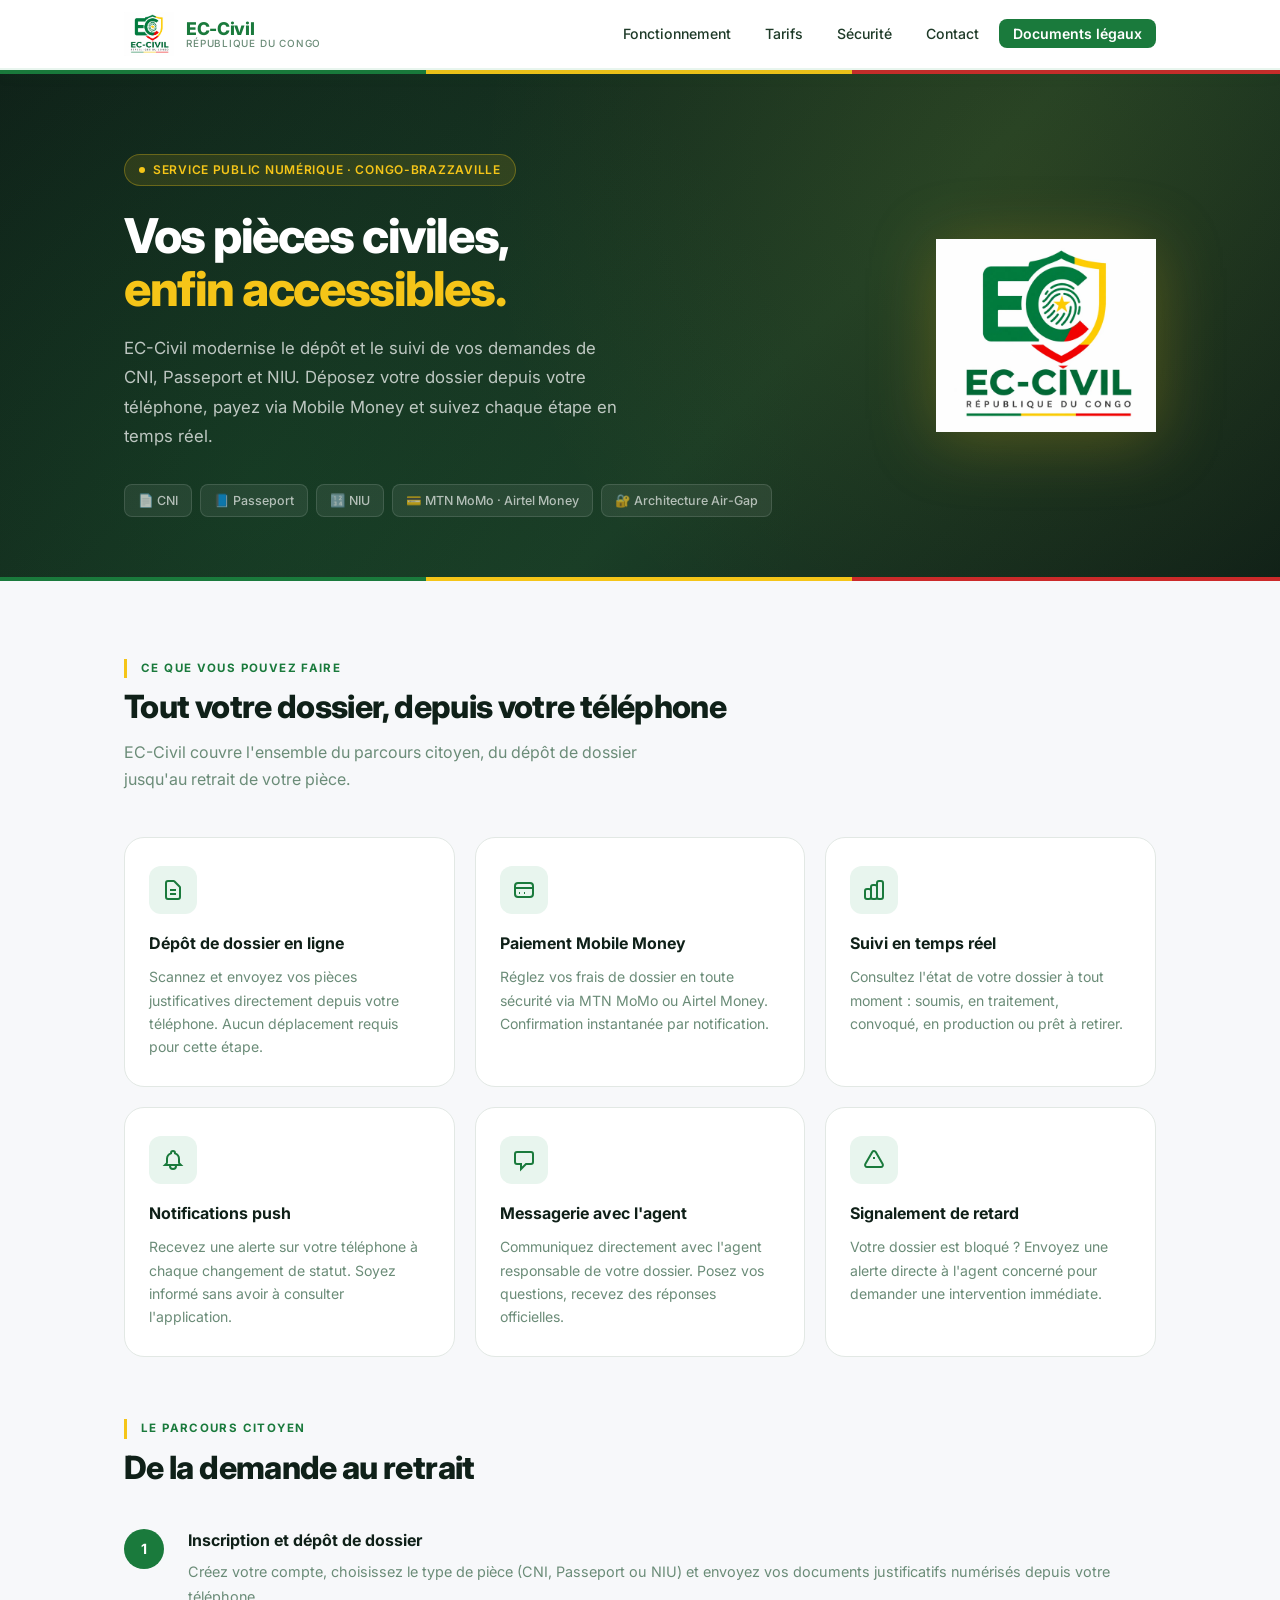
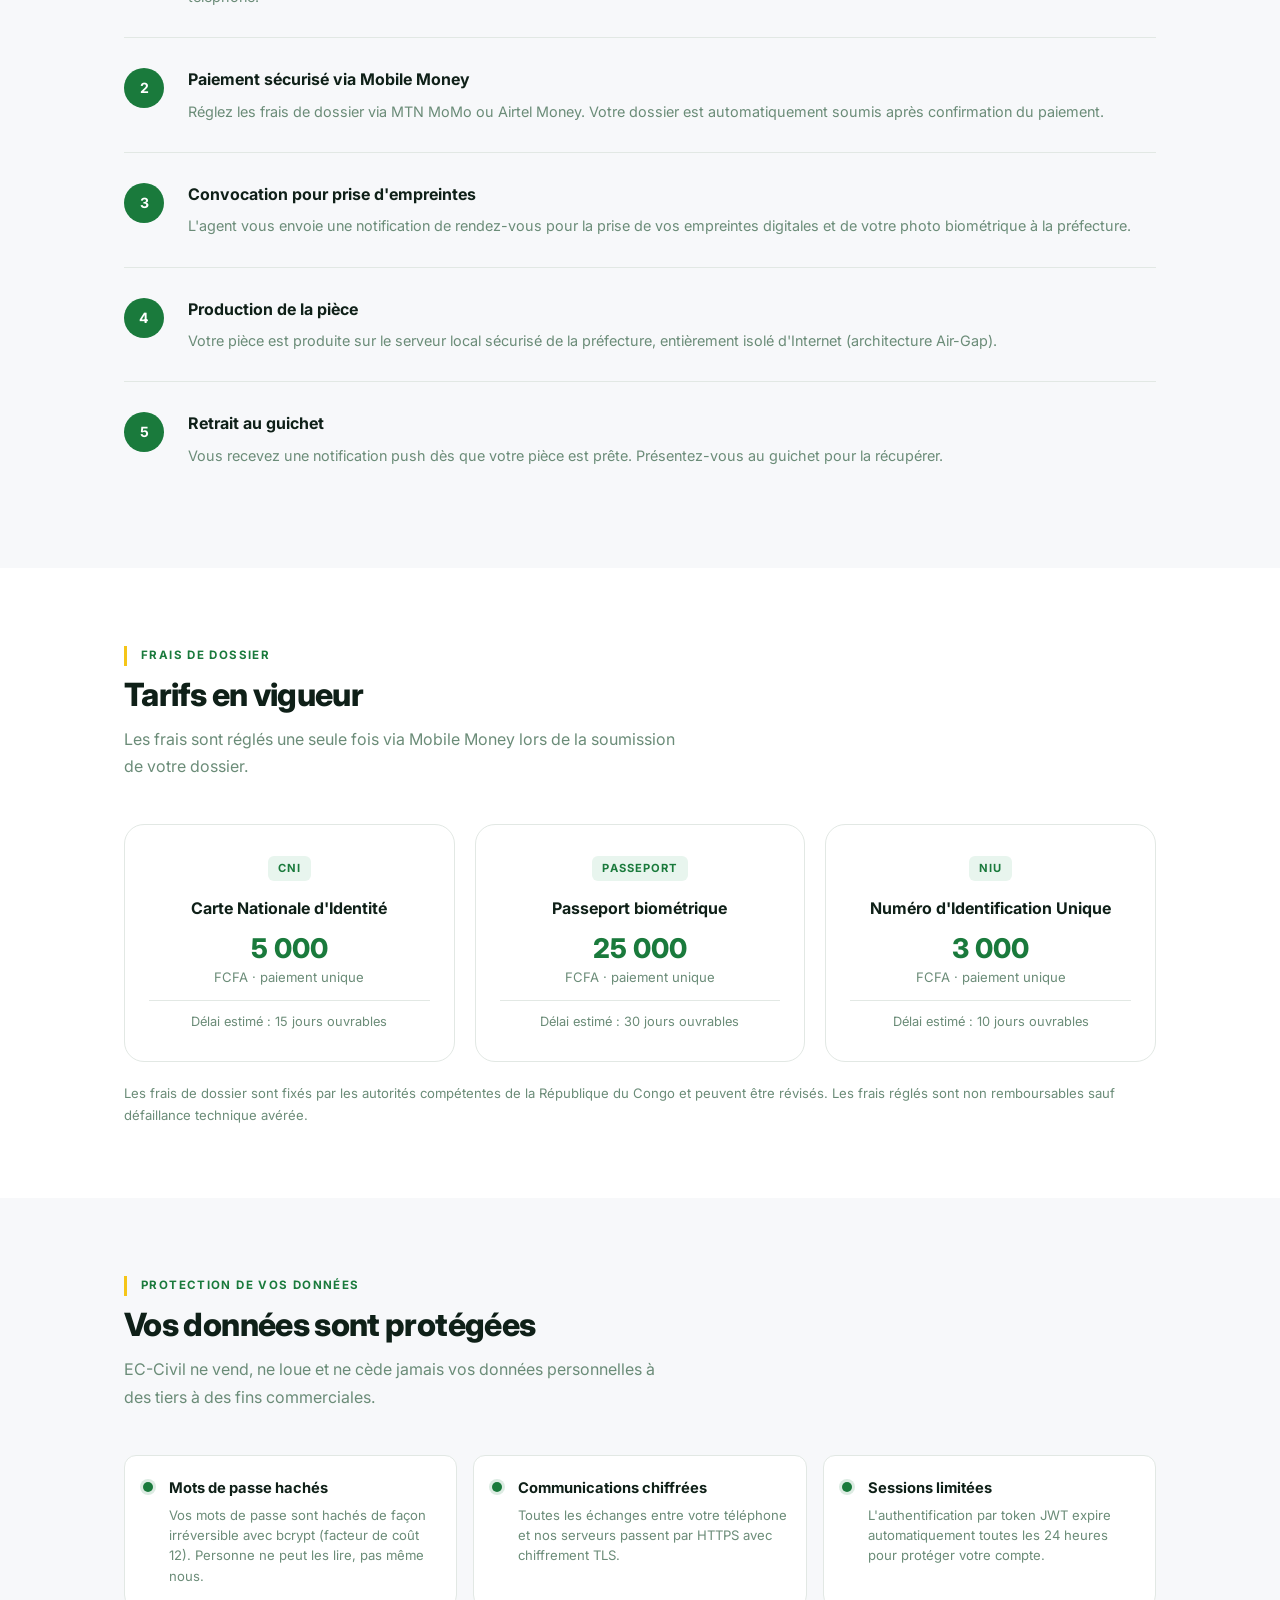
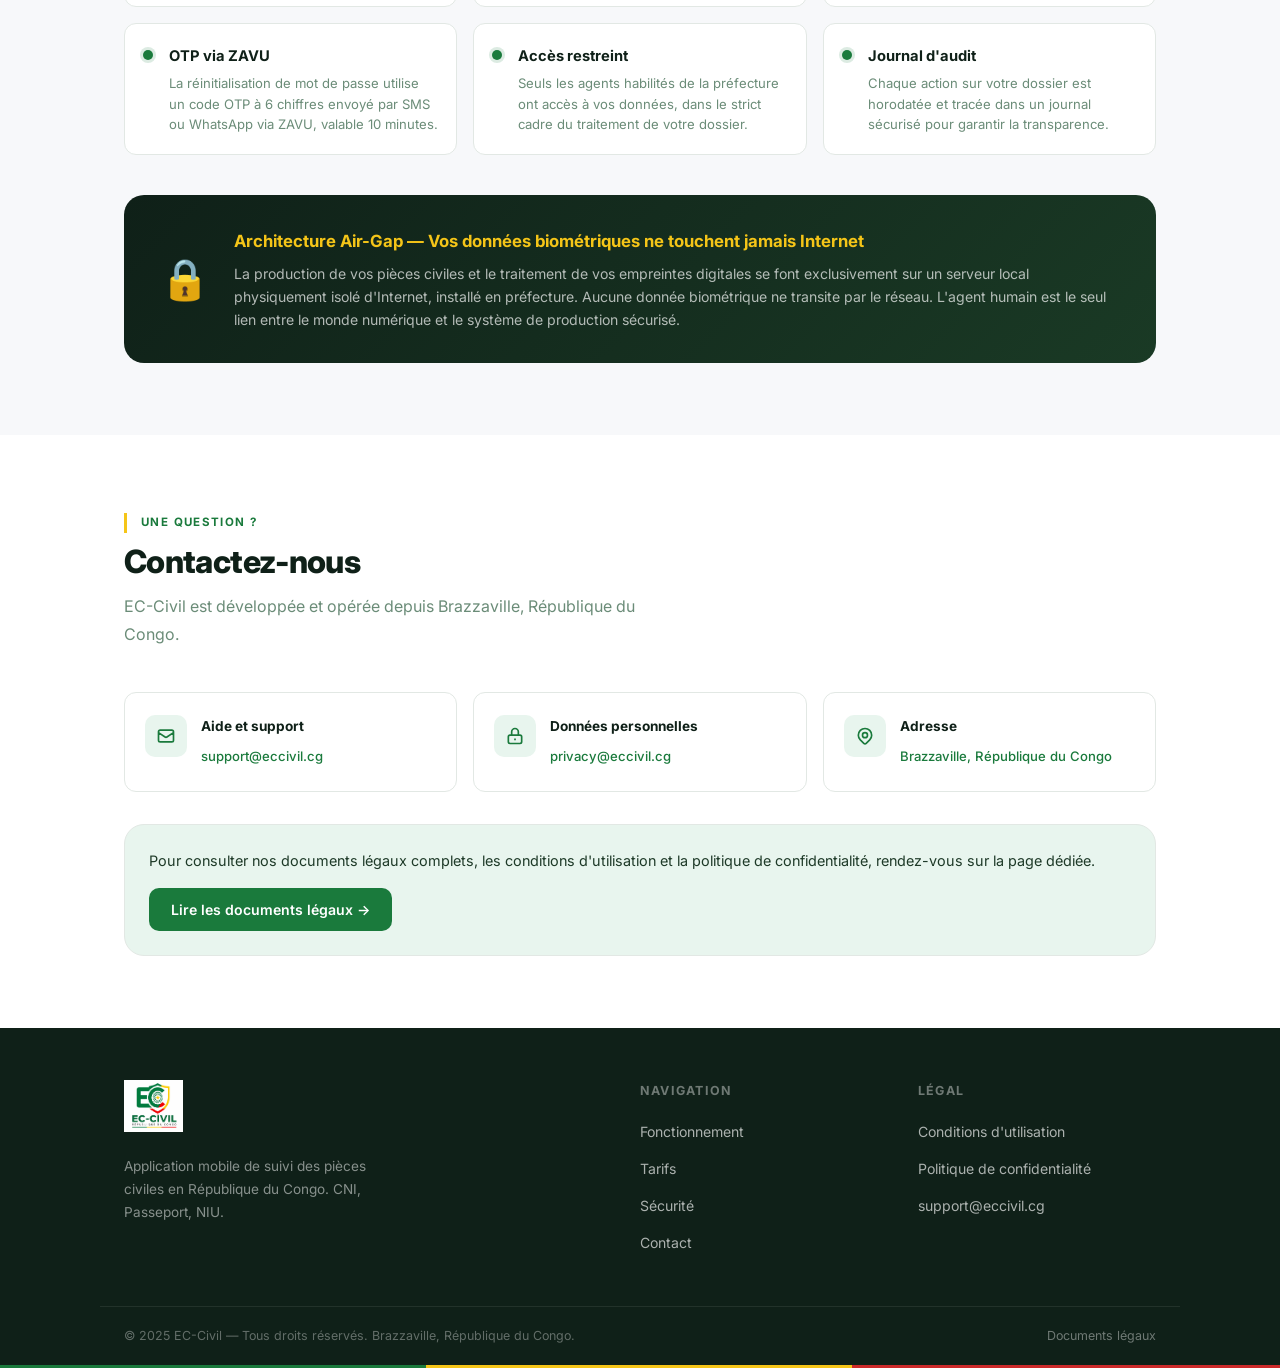
==== index.html @ 7cca49a8 "Add files via upload" ====
<!DOCTYPE html>
<html lang="fr">
<head>
<meta charset="UTF-8">
<meta name="viewport" content="width=device-width, initial-scale=1">
<meta name="description" content="EC-Civil — Application mobile de déclaration, d'enrôlement et de suivi des pièces civiles en République du Congo. CNI, Passeport, NIU.">
<meta property="og:title" content="EC-Civil — République du Congo">
<meta property="og:description" content="Déposez votre dossier, payez en ligne et suivez vos pièces civiles depuis votre téléphone.">
<meta property="og:image" content="assets/img/logo.webp">
<meta name="theme-color" content="#1a7a3c">
<title>EC-Civil — République du Congo</title>
<link rel="icon" type="image/webp" href="assets/img/logo.webp">
<link rel="preconnect" href="https://fonts.googleapis.com">
<link rel="preconnect" href="https://fonts.gstatic.com" crossorigin>
<link href="https://fonts.googleapis.com/css2?family=Inter:wght@400;500;600;700;800&display=swap" rel="stylesheet">
<link rel="stylesheet" href="assets/css/style.css">
</head>
<body>

<a href="#contenu" class="skip-link">Aller au contenu</a>

<!-- NAVBAR -->
<nav class="navbar" role="navigation" aria-label="Navigation principale">
  <div class="nav-inner">
    <a href="index.html" class="nav-brand" aria-label="EC-Civil — Accueil">
      <img src="assets/img/logo.webp" alt="Logo EC-Civil">
      <div class="nav-brand-text">
        <span class="nav-brand-title">EC-Civil</span>
        <span class="nav-brand-sub">République du Congo</span>
      </div>
    </a>
    <button class="nav-toggle" id="navToggle" aria-expanded="false" aria-controls="navLinks" aria-label="Menu">
      <svg width="24" height="24" fill="none" stroke="currentColor" stroke-width="2" viewBox="0 0 24 24">
        <line x1="3" y1="6" x2="21" y2="6"/><line x1="3" y1="12" x2="21" y2="12"/><line x1="3" y1="18" x2="21" y2="18"/>
      </svg>
    </button>
    <ul class="nav-links" id="navLinks" role="list">
      <li><a href="#fonctionnement">Fonctionnement</a></li>
      <li><a href="#tarifs">Tarifs</a></li>
      <li><a href="#securite">Sécurité</a></li>
      <li><a href="#contact">Contact</a></li>
      <li><a href="legal.html" class="btn-nav">Documents légaux</a></li>
    </ul>
  </div>
</nav>

<div class="tricolor"></div>

<!-- HERO -->
<header class="hero" id="contenu">
  <div class="hero-inner">
    <div class="hero-content">
      <div class="hero-badge">
        <span class="hero-badge-dot"></span>
        Service public numérique · Congo-Brazzaville
      </div>
      <h1>Vos pièces civiles,<br><span>enfin accessibles.</span></h1>
      <p class="hero-desc">
        EC-Civil modernise le dépôt et le suivi de vos demandes de CNI, Passeport et NIU. Déposez votre dossier depuis votre téléphone, payez via Mobile Money et suivez chaque étape en temps réel.
      </p>
      <div class="hero-tags">
        <span class="hero-tag">📄 CNI</span>
        <span class="hero-tag">📘 Passeport</span>
        <span class="hero-tag">🔢 NIU</span>
        <span class="hero-tag">💳 MTN MoMo · Airtel Money</span>
        <span class="hero-tag">🔐 Architecture Air-Gap</span>
      </div>
    </div>
    <div class="hero-logo-wrap">
      <img src="assets/img/logo.webp" alt="EC-Civil — Logo officiel">
    </div>
  </div>
</header>

<div class="tricolor"></div>

<!-- FONCTIONNALITÉS -->
<section id="fonctionnement">
  <div class="container">
    <p class="section-label">Ce que vous pouvez faire</p>
    <h2 class="section-title">Tout votre dossier, depuis votre téléphone</h2>
    <p class="section-desc">EC-Civil couvre l'ensemble du parcours citoyen, du dépôt de dossier jusqu'au retrait de votre pièce.</p>

    <div class="features-grid">
      <div class="feature-card">
        <div class="feature-icon">
          <svg fill="none" stroke="currentColor" stroke-width="2" viewBox="0 0 24 24"><path d="M9 12h6m-6 4h6m2 5H7a2 2 0 01-2-2V5a2 2 0 012-2h5.586a1 1 0 01.707.293l5.414 5.414a1 1 0 01.293.707V19a2 2 0 01-2 2z"/></svg>
        </div>
        <h3>Dépôt de dossier en ligne</h3>
        <p>Scannez et envoyez vos pièces justificatives directement depuis votre téléphone. Aucun déplacement requis pour cette étape.</p>
      </div>

      <div class="feature-card">
        <div class="feature-icon">
          <svg fill="none" stroke="currentColor" stroke-width="2" viewBox="0 0 24 24"><path d="M3 10h18M7 15h1m4 0h1m-7 4h12a3 3 0 003-3V8a3 3 0 00-3-3H6a3 3 0 00-3 3v8a3 3 0 003 3z"/></svg>
        </div>
        <h3>Paiement Mobile Money</h3>
        <p>Réglez vos frais de dossier en toute sécurité via MTN MoMo ou Airtel Money. Confirmation instantanée par notification.</p>
      </div>

      <div class="feature-card">
        <div class="feature-icon">
          <svg fill="none" stroke="currentColor" stroke-width="2" viewBox="0 0 24 24"><path d="M9 19v-6a2 2 0 00-2-2H5a2 2 0 00-2 2v6a2 2 0 002 2h2a2 2 0 002-2zm0 0V9a2 2 0 012-2h2a2 2 0 012 2v10m-6 0a2 2 0 002 2h2a2 2 0 002-2m0 0V5a2 2 0 012-2h2a2 2 0 012 2v14a2 2 0 01-2 2h-2a2 2 0 01-2-2z"/></svg>
        </div>
        <h3>Suivi en temps réel</h3>
        <p>Consultez l'état de votre dossier à tout moment : soumis, en traitement, convoqué, en production ou prêt à retirer.</p>
      </div>

      <div class="feature-card">
        <div class="feature-icon">
          <svg fill="none" stroke="currentColor" stroke-width="2" viewBox="0 0 24 24"><path d="M15 17h5l-1.405-1.405A2.032 2.032 0 0118 14.158V11a6.002 6.002 0 00-4-5.659V5a2 2 0 10-4 0v.341C7.67 6.165 6 8.388 6 11v3.159c0 .538-.214 1.055-.595 1.436L4 17h5m6 0v1a3 3 0 11-6 0v-1m6 0H9"/></svg>
        </div>
        <h3>Notifications push</h3>
        <p>Recevez une alerte sur votre téléphone à chaque changement de statut. Soyez informé sans avoir à consulter l'application.</p>
      </div>

      <div class="feature-card">
        <div class="feature-icon">
          <svg fill="none" stroke="currentColor" stroke-width="2" viewBox="0 0 24 24"><path d="M8 10h.01M12 10h.01M16 10h.01M9 16H5a2 2 0 01-2-2V6a2 2 0 012-2h14a2 2 0 012 2v8a2 2 0 01-2 2h-5l-5 5v-5z"/></svg>
        </div>
        <h3>Messagerie avec l'agent</h3>
        <p>Communiquez directement avec l'agent responsable de votre dossier. Posez vos questions, recevez des réponses officielles.</p>
      </div>

      <div class="feature-card">
        <div class="feature-icon">
          <svg fill="none" stroke="currentColor" stroke-width="2" viewBox="0 0 24 24"><path d="M12 9v2m0 4h.01m-6.938 4h13.856c1.54 0 2.502-1.667 1.732-3L13.732 4c-.77-1.333-2.694-1.333-3.464 0L3.34 16c-.77 1.333.192 3 1.732 3z"/></svg>
        </div>
        <h3>Signalement de retard</h3>
        <p>Votre dossier est bloqué ? Envoyez une alerte directe à l'agent concerné pour demander une intervention immédiate.</p>
      </div>
    </div>

    <!-- Étapes du parcours -->
    <div style="margin-top:56px;">
      <p class="section-label">Le parcours citoyen</p>
      <h2 class="section-title">De la demande au retrait</h2>
      <div class="steps">
        <div class="step">
          <div class="step-num">1</div>
          <div class="step-body">
            <h3>Inscription et dépôt de dossier</h3>
            <p>Créez votre compte, choisissez le type de pièce (CNI, Passeport ou NIU) et envoyez vos documents justificatifs numérisés depuis votre téléphone.</p>
          </div>
        </div>
        <div class="step">
          <div class="step-num">2</div>
          <div class="step-body">
            <h3>Paiement sécurisé via Mobile Money</h3>
            <p>Réglez les frais de dossier via MTN MoMo ou Airtel Money. Votre dossier est automatiquement soumis après confirmation du paiement.</p>
          </div>
        </div>
        <div class="step">
          <div class="step-num">3</div>
          <div class="step-body">
            <h3>Convocation pour prise d'empreintes</h3>
            <p>L'agent vous envoie une notification de rendez-vous pour la prise de vos empreintes digitales et de votre photo biométrique à la préfecture.</p>
          </div>
        </div>
        <div class="step">
          <div class="step-num">4</div>
          <div class="step-body">
            <h3>Production de la pièce</h3>
            <p>Votre pièce est produite sur le serveur local sécurisé de la préfecture, entièrement isolé d'Internet (architecture Air-Gap).</p>
          </div>
        </div>
        <div class="step">
          <div class="step-num">5</div>
          <div class="step-body">
            <h3>Retrait au guichet</h3>
            <p>Vous recevez une notification push dès que votre pièce est prête. Présentez-vous au guichet pour la récupérer.</p>
          </div>
        </div>
      </div>
    </div>
  </div>
</section>

<!-- TARIFS -->
<section id="tarifs">
  <div class="container">
    <p class="section-label">Frais de dossier</p>
    <h2 class="section-title">Tarifs en vigueur</h2>
    <p class="section-desc">Les frais sont réglés une seule fois via Mobile Money lors de la soumission de votre dossier.</p>

    <div class="tarifs-grid">
      <div class="tarif-card">
        <span class="tarif-type">CNI</span>
        <div class="tarif-nom">Carte Nationale d'Identité</div>
        <div class="tarif-prix">5 000</div>
        <div class="tarif-devise">FCFA · paiement unique</div>
        <div class="tarif-delai">Délai estimé : 15 jours ouvrables</div>
      </div>
      <div class="tarif-card">
        <span class="tarif-type">Passeport</span>
        <div class="tarif-nom">Passeport biométrique</div>
        <div class="tarif-prix">25 000</div>
        <div class="tarif-devise">FCFA · paiement unique</div>
        <div class="tarif-delai">Délai estimé : 30 jours ouvrables</div>
      </div>
      <div class="tarif-card">
        <span class="tarif-type">NIU</span>
        <div class="tarif-nom">Numéro d'Identification Unique</div>
        <div class="tarif-prix">3 000</div>
        <div class="tarif-devise">FCFA · paiement unique</div>
        <div class="tarif-delai">Délai estimé : 10 jours ouvrables</div>
      </div>
    </div>

    <p style="margin-top:20px; font-size:0.82rem; color:var(--muted);">
      Les frais de dossier sont fixés par les autorités compétentes de la République du Congo et peuvent être révisés. Les frais réglés sont non remboursables sauf défaillance technique avérée.
    </p>
  </div>
</section>

<!-- SÉCURITÉ -->
<section id="securite">
  <div class="container">
    <p class="section-label">Protection de vos données</p>
    <h2 class="section-title">Vos données sont protégées</h2>
    <p class="section-desc">EC-Civil ne vend, ne loue et ne cède jamais vos données personnelles à des tiers à des fins commerciales.</p>

    <div class="securite-grid">
      <div class="securite-item">
        <div class="securite-dot"></div>
        <div>
          <h4>Mots de passe hachés</h4>
          <p>Vos mots de passe sont hachés de façon irréversible avec bcrypt (facteur de coût 12). Personne ne peut les lire, pas même nous.</p>
        </div>
      </div>
      <div class="securite-item">
        <div class="securite-dot"></div>
        <div>
          <h4>Communications chiffrées</h4>
          <p>Toutes les échanges entre votre téléphone et nos serveurs passent par HTTPS avec chiffrement TLS.</p>
        </div>
      </div>
      <div class="securite-item">
        <div class="securite-dot"></div>
        <div>
          <h4>Sessions limitées</h4>
          <p>L'authentification par token JWT expire automatiquement toutes les 24 heures pour protéger votre compte.</p>
        </div>
      </div>
      <div class="securite-item">
        <div class="securite-dot"></div>
        <div>
          <h4>OTP via ZAVU</h4>
          <p>La réinitialisation de mot de passe utilise un code OTP à 6 chiffres envoyé par SMS ou WhatsApp via ZAVU, valable 10 minutes.</p>
        </div>
      </div>
      <div class="securite-item">
        <div class="securite-dot"></div>
        <div>
          <h4>Accès restreint</h4>
          <p>Seuls les agents habilités de la préfecture ont accès à vos données, dans le strict cadre du traitement de votre dossier.</p>
        </div>
      </div>
      <div class="securite-item">
        <div class="securite-dot"></div>
        <div>
          <h4>Journal d'audit</h4>
          <p>Chaque action sur votre dossier est horodatée et tracée dans un journal sécurisé pour garantir la transparence.</p>
        </div>
      </div>
    </div>

    <div class="airgap-banner">
      <div class="airgap-icon">🔒</div>
      <div class="airgap-content">
        <h3>Architecture Air-Gap — Vos données biométriques ne touchent jamais Internet</h3>
        <p>La production de vos pièces civiles et le traitement de vos empreintes digitales se font exclusivement sur un serveur local physiquement isolé d'Internet, installé en préfecture. Aucune donnée biométrique ne transite par le réseau. L'agent humain est le seul lien entre le monde numérique et le système de production sécurisé.</p>
      </div>
    </div>
  </div>
</section>

<!-- CONTACT -->
<section id="contact">
  <div class="container">
    <p class="section-label">Une question ?</p>
    <h2 class="section-title">Contactez-nous</h2>
    <p class="section-desc">EC-Civil est développée et opérée depuis Brazzaville, République du Congo.</p>

    <div class="contact-grid">
      <div class="contact-card">
        <div class="contact-card-icon">
          <svg fill="none" stroke="currentColor" stroke-width="2" viewBox="0 0 24 24"><path d="M3 8l7.89 5.26a2 2 0 002.22 0L21 8M5 19h14a2 2 0 002-2V7a2 2 0 00-2-2H5a2 2 0 00-2 2v10a2 2 0 002 2z"/></svg>
        </div>
        <div>
          <h4>Aide et support</h4>
          <a href="mailto:support@eccivil.cg">support@eccivil.cg</a>
        </div>
      </div>
      <div class="contact-card">
        <div class="contact-card-icon">
          <svg fill="none" stroke="currentColor" stroke-width="2" viewBox="0 0 24 24"><path d="M12 15v2m-6 4h12a2 2 0 002-2v-6a2 2 0 00-2-2H6a2 2 0 00-2 2v6a2 2 0 002 2zm10-10V7a4 4 0 00-8 0v4h8z"/></svg>
        </div>
        <div>
          <h4>Données personnelles</h4>
          <a href="mailto:privacy@eccivil.cg">privacy@eccivil.cg</a>
        </div>
      </div>
      <div class="contact-card">
        <div class="contact-card-icon">
          <svg fill="none" stroke="currentColor" stroke-width="2" viewBox="0 0 24 24"><path d="M17.657 16.657L13.414 20.9a1.998 1.998 0 01-2.827 0l-4.244-4.243a8 8 0 1111.314 0z"/><path d="M15 11a3 3 0 11-6 0 3 3 0 016 0z"/></svg>
        </div>
        <div>
          <h4>Adresse</h4>
          <a href="#">Brazzaville, République du Congo</a>
        </div>
      </div>
    </div>

    <div style="margin-top:32px; padding:24px; background:var(--vert-clair); border-radius:var(--radius-lg); border:1.5px solid var(--gris-bord);">
      <p style="font-size:0.9rem; color:var(--texte);">
        Pour consulter nos documents légaux complets, les conditions d'utilisation et la politique de confidentialité, rendez-vous sur la page dédiée.
      </p>
      <a href="legal.html" style="display:inline-block; margin-top:14px; padding:10px 22px; background:var(--vert); color:#fff; border-radius:10px; text-decoration:none; font-size:0.88rem; font-weight:600;">
        Lire les documents légaux →
      </a>
    </div>
  </div>
</section>

<!-- FOOTER -->
<footer>
  <div class="footer-inner">
    <div class="footer-brand">
      <img src="assets/img/logo.webp" alt="EC-Civil logo">
      <p>Application mobile de suivi des pièces civiles en République du Congo. CNI, Passeport, NIU.</p>
    </div>
    <div class="footer-col">
      <h4>Navigation</h4>
      <ul>
        <li><a href="#fonctionnement">Fonctionnement</a></li>
        <li><a href="#tarifs">Tarifs</a></li>
        <li><a href="#securite">Sécurité</a></li>
        <li><a href="#contact">Contact</a></li>
      </ul>
    </div>
    <div class="footer-col">
      <h4>Légal</h4>
      <ul>
        <li><a href="legal.html?doc=cgu">Conditions d'utilisation</a></li>
        <li><a href="legal.html?doc=confidentialite">Politique de confidentialité</a></li>
        <li><a href="mailto:support@eccivil.cg">support@eccivil.cg</a></li>
      </ul>
    </div>
  </div>
  <div class="footer-bottom container">
    <p>© 2025 EC-Civil — Tous droits réservés. Brazzaville, République du Congo.</p>
    <p><a href="legal.html" style="color:rgba(255,255,255,0.4); text-decoration:none;">Documents légaux</a></p>
  </div>
  <div class="footer-tricolor"></div>
</footer>

<script src="assets/js/main.js"></script>
</body>
</html>
---- assets/css/style.css ----
:root{--vert:#1a7a3c;--vert-fonce:#145f2e;--vert-clair:#e8f5ee;--or:#f5c518;--or-fonce:#d4a80e;--or-clair:#fffbe6;--rouge:#cc2a2a;--blanc:#ffffff;--gris-clair:#f7f8fa;--gris-bord:#e2e8e4;--encre:#0f2018;--texte:#1e3a28;--muted:#6b8c78;--ombre:0 2px 16px rgba(26,122,60,.10);--radius:12px;--radius-lg:20px}
*,*::before,*::after{box-sizing:border-box;margin:0;padding:0}
html{scroll-behavior:smooth;font-size:16px}
body{font-family:'Inter',sans-serif;color:var(--texte);background:var(--blanc);line-height:1.7}
.container{max-width:1080px;margin:0 auto;padding:0 24px}
.sr-only{position:absolute;width:1px;height:1px;overflow:hidden;clip:rect(0,0,0,0)}
.skip-link{position:absolute;left:-9999px;background:var(--vert);color:var(--blanc);padding:8px 16px;border-radius:0 0 8px 0;font-size:.85rem;z-index:9999}
.skip-link:focus{left:0}

/* NAVBAR */
.navbar{position:sticky;top:0;z-index:1000;background:var(--blanc);border-bottom:2px solid var(--vert-clair);box-shadow:var(--ombre)}
.nav-inner{display:flex;align-items:center;justify-content:space-between;height:68px;padding:0 24px;max-width:1080px;margin:0 auto}
.nav-brand{display:flex;align-items:center;gap:12px;text-decoration:none}
.nav-brand img{height:44px;width:auto}
.nav-brand-text{display:flex;flex-direction:column;line-height:1.1}
.nav-brand-title{font-size:1.1rem;font-weight:800;color:var(--vert);letter-spacing:-.02em}
.nav-brand-sub{font-size:.62rem;font-weight:500;color:var(--muted);letter-spacing:.08em;text-transform:uppercase}
.nav-links{display:flex;list-style:none;gap:6px;align-items:center}
.nav-links a{text-decoration:none;font-size:.88rem;font-weight:500;color:var(--texte);padding:6px 14px;border-radius:8px;transition:background .18s,color .18s}
.nav-links a:hover,.nav-links a.active{background:var(--vert-clair);color:var(--vert-fonce)}
.nav-links a.btn-nav{background:var(--vert);color:var(--blanc);font-weight:600}
.nav-links a.btn-nav:hover{background:var(--vert-fonce);color:var(--blanc)}
.nav-toggle{display:none;background:none;border:none;cursor:pointer;padding:6px;color:var(--vert)}

/* HERO */
.hero{background:linear-gradient(135deg,var(--encre) 0%,#1a3a25 60%,#0f2018 100%);padding:80px 0 60px;position:relative;overflow:hidden}
.hero::before{content:'';position:absolute;inset:0;background-image:radial-gradient(circle at 80% 20%,rgba(245,197,24,.08) 0%,transparent 50%),radial-gradient(circle at 20% 80%,rgba(26,122,60,.15) 0%,transparent 50%)}
.hero-inner{position:relative;display:flex;align-items:center;gap:56px;max-width:1080px;margin:0 auto;padding:0 24px}
.hero-content{flex:1}
.hero-badge{display:inline-flex;align-items:center;gap:8px;background:rgba(245,197,24,.12);border:1px solid rgba(245,197,24,.3);border-radius:100px;padding:5px 14px;margin-bottom:24px;font-size:.75rem;font-weight:600;color:var(--or);letter-spacing:.06em;text-transform:uppercase}
.hero-badge-dot{width:6px;height:6px;border-radius:50%;background:var(--or);animation:pulse 2s infinite}
@keyframes pulse{0%,100%{opacity:1;transform:scale(1)}50%{opacity:.4;transform:scale(.7)}}
.hero h1{font-size:clamp(2rem,4vw,3rem);font-weight:800;color:var(--blanc);line-height:1.1;letter-spacing:-.03em;margin-bottom:18px}
.hero h1 span{color:var(--or)}
.hero-desc{font-size:1.05rem;color:rgba(255,255,255,.72);max-width:500px;margin-bottom:32px;line-height:1.75}
.hero-tags{display:flex;flex-wrap:wrap;gap:8px}
.hero-tag{background:rgba(255,255,255,.07);border:1px solid rgba(255,255,255,.12);border-radius:8px;padding:5px 13px;font-size:.78rem;color:rgba(255,255,255,.65);font-weight:500}
.hero-logo-wrap{flex-shrink:0;display:flex;align-items:center;justify-content:center}
.hero-logo-wrap img{width:220px;height:auto;filter:drop-shadow(0 8px 32px rgba(245,197,24,.25))}

/* TRICOLOR */
.tricolor{height:4px;background:linear-gradient(90deg,var(--vert) 33.3%,var(--or) 33.3% 66.6%,var(--rouge) 66.6%)}

/* SECTIONS */
section{padding:72px 0}
section:nth-child(even){background:var(--gris-clair)}
.section-label{display:inline-block;font-size:.72rem;font-weight:700;letter-spacing:.12em;text-transform:uppercase;color:var(--vert);margin-bottom:10px;padding-left:14px;border-left:3px solid var(--or)}
.section-title{font-size:clamp(1.4rem,3vw,2rem);font-weight:800;color:var(--encre);letter-spacing:-.02em;margin-bottom:12px;line-height:1.2}
.section-desc{font-size:1rem;color:var(--muted);max-width:560px;margin-bottom:44px}

/* FEATURE CARDS */
.features-grid{display:grid;grid-template-columns:repeat(auto-fit,minmax(280px,1fr));gap:20px}
.feature-card{background:var(--blanc);border:1.5px solid var(--gris-bord);border-radius:var(--radius-lg);padding:28px 24px;transition:border-color .2s,box-shadow .2s,transform .2s}
.feature-card:hover{border-color:var(--vert);box-shadow:var(--ombre);transform:translateY(-3px)}
.feature-icon{width:48px;height:48px;border-radius:12px;background:var(--vert-clair);display:flex;align-items:center;justify-content:center;margin-bottom:16px}
.feature-icon svg{width:24px;height:24px;color:var(--vert)}
.feature-card h3{font-size:1rem;font-weight:700;color:var(--encre);margin-bottom:8px}
.feature-card p{font-size:.88rem;color:var(--muted);line-height:1.65}

/* STEPS */
.steps{display:flex;flex-direction:column}
.step{display:flex;gap:24px;padding:28px 0;border-bottom:1px solid var(--gris-bord);align-items:flex-start}
.step:last-child{border-bottom:none}
.step-num{flex-shrink:0;width:40px;height:40px;border-radius:50%;background:var(--vert);color:var(--blanc);font-size:.88rem;font-weight:700;display:flex;align-items:center;justify-content:center;margin-top:2px}
.step-body h3{font-size:1rem;font-weight:700;color:var(--encre);margin-bottom:6px}
.step-body p{font-size:.9rem;color:var(--muted)}

/* TARIFS */
.tarifs-grid{display:grid;grid-template-columns:repeat(auto-fit,minmax(220px,1fr));gap:20px}
.tarif-card{background:var(--blanc);border:1.5px solid var(--gris-bord);border-radius:var(--radius-lg);padding:28px 24px;text-align:center;transition:border-color .2s,box-shadow .2s}
.tarif-card:hover{border-color:var(--or);box-shadow:0 4px 20px rgba(245,197,24,.12)}
.tarif-type{display:inline-block;font-size:.7rem;font-weight:700;letter-spacing:.1em;text-transform:uppercase;color:var(--vert);background:var(--vert-clair);padding:3px 10px;border-radius:6px;margin-bottom:14px}
.tarif-nom{font-size:1rem;font-weight:700;color:var(--encre);margin-bottom:12px}
.tarif-prix{font-size:1.7rem;font-weight:800;color:var(--vert);line-height:1;margin-bottom:4px}
.tarif-devise{font-size:.82rem;color:var(--muted);margin-bottom:12px}
.tarif-delai{font-size:.8rem;color:var(--muted);border-top:1px solid var(--gris-bord);padding-top:10px;margin-top:10px}

/* SECURITE */
.securite-grid{display:grid;grid-template-columns:repeat(auto-fit,minmax(260px,1fr));gap:16px}
.securite-item{display:flex;gap:16px;align-items:flex-start;background:var(--blanc);border:1.5px solid var(--gris-bord);border-radius:var(--radius);padding:20px 18px}
.securite-dot{flex-shrink:0;width:10px;height:10px;border-radius:50%;background:var(--vert);margin-top:6px;box-shadow:0 0 0 3px rgba(26,122,60,.15)}
.securite-item h4{font-size:.92rem;font-weight:700;color:var(--encre);margin-bottom:4px}
.securite-item p{font-size:.82rem;color:var(--muted);line-height:1.55}
.airgap-banner{background:linear-gradient(135deg,var(--encre),#1a3a25);border-radius:var(--radius-lg);padding:32px 36px;display:flex;gap:24px;align-items:center;margin-top:40px}
.airgap-icon{flex-shrink:0;font-size:2.5rem;line-height:1}
.airgap-content h3{font-size:1.05rem;font-weight:700;color:var(--or);margin-bottom:6px}
.airgap-content p{font-size:.88rem;color:rgba(255,255,255,.68);line-height:1.65}

/* CONTACT */
.contact-grid{display:grid;grid-template-columns:repeat(auto-fit,minmax(220px,1fr));gap:16px;margin-top:32px}
.contact-card{background:var(--blanc);border:1.5px solid var(--gris-bord);border-radius:var(--radius);padding:22px 20px;display:flex;gap:14px;align-items:flex-start}
.contact-card-icon{width:42px;height:42px;border-radius:10px;background:var(--vert-clair);display:flex;align-items:center;justify-content:center;flex-shrink:0}
.contact-card-icon svg{width:20px;height:20px;color:var(--vert)}
.contact-card h4{font-size:.85rem;font-weight:700;color:var(--encre);margin-bottom:4px}
.contact-card a{font-size:.82rem;color:var(--vert);text-decoration:none;font-weight:500}
.contact-card a:hover{text-decoration:underline}

/* DOCS LEGAL */
.docs-nav{display:flex;gap:12px;flex-wrap:wrap;margin-bottom:40px}
.doc-btn{display:inline-flex;align-items:center;gap:8px;padding:10px 20px;border-radius:10px;border:1.5px solid var(--gris-bord);background:var(--blanc);color:var(--texte);font-size:.88rem;font-weight:600;text-decoration:none;transition:border-color .18s,background .18s,color .18s;cursor:pointer;font-family:'Inter',sans-serif}
.doc-btn:hover,.doc-btn.active{border-color:var(--vert);background:var(--vert-clair);color:var(--vert-fonce)}
.doc-content{background:var(--blanc);border:1.5px solid var(--gris-bord);border-radius:var(--radius-lg);overflow:hidden}
.doc-header{background:linear-gradient(135deg,var(--vert),var(--vert-fonce));padding:28px 36px;display:flex;align-items:center;gap:20px}
.doc-header-icon{width:52px;height:52px;background:rgba(255,255,255,.12);border-radius:12px;display:flex;align-items:center;justify-content:center;flex-shrink:0}
.doc-header-icon svg{width:26px;height:26px;color:var(--blanc)}
.doc-header h2{font-size:1.15rem;font-weight:800;color:var(--blanc);margin-bottom:4px}
.doc-header p{font-size:.8rem;color:rgba(255,255,255,.65)}
.doc-body{padding:36px}
.doc-article{margin-bottom:36px;padding-bottom:36px;border-bottom:1px solid var(--gris-bord)}
.doc-article:last-child{margin-bottom:0;padding-bottom:0;border-bottom:none}
.doc-article-num{display:inline-block;font-size:.68rem;font-weight:700;letter-spacing:.1em;text-transform:uppercase;color:var(--vert);margin-bottom:6px}
.doc-article h3{font-size:1rem;font-weight:800;color:var(--encre);margin-bottom:12px;line-height:1.3}
.doc-article p,.doc-article li{font-size:.9rem;color:var(--texte);line-height:1.8}
.doc-article ul{list-style:none;margin:10px 0}
.doc-article ul li{padding-left:18px;position:relative;margin-bottom:6px}
.doc-article ul li::before{content:'';position:absolute;left:0;top:10px;width:6px;height:6px;border-radius:50%;background:var(--vert)}
.doc-article p+p{margin-top:10px}
.doc-highlight{background:var(--or-clair);border-left:3px solid var(--or);border-radius:0 8px 8px 0;padding:12px 18px;margin:14px 0;font-size:.88rem;color:var(--encre)}
.doc-highlight strong{color:var(--vert-fonce)}
.doc-alert{background:rgba(204,42,42,.06);border-left:3px solid var(--rouge);border-radius:0 8px 8px 0;padding:12px 18px;margin:14px 0;font-size:.88rem;color:var(--rouge)}
.tarif-table{width:100%;border-collapse:collapse;margin:14px 0;font-size:.88rem}
.tarif-table th{background:var(--vert-clair);color:var(--vert-fonce);font-weight:700;padding:10px 16px;text-align:left;font-size:.78rem;text-transform:uppercase;letter-spacing:.06em}
.tarif-table td{padding:10px 16px;border-bottom:1px solid var(--gris-bord);color:var(--texte)}
.tarif-table tr:last-child td{border-bottom:none}
.tarif-table td:last-child{font-weight:700;color:var(--vert)}

/* FOOTER */
footer{background:var(--encre);padding:52px 0 0}
.footer-inner{max-width:1080px;margin:0 auto;padding:0 24px 40px;display:grid;grid-template-columns:2fr 1fr 1fr;gap:40px}
.footer-brand img{height:52px;margin-bottom:14px}
.footer-brand p{font-size:.85rem;color:rgba(255,255,255,.5);line-height:1.7;max-width:280px}
.footer-col h4{font-size:.78rem;font-weight:700;text-transform:uppercase;letter-spacing:.1em;color:rgba(255,255,255,.4);margin-bottom:16px}
.footer-col ul{list-style:none}
.footer-col ul li{margin-bottom:10px}
.footer-col ul li a{font-size:.88rem;color:rgba(255,255,255,.65);text-decoration:none;transition:color .18s}
.footer-col ul li a:hover{color:var(--or)}
.footer-bottom{border-top:1px solid rgba(255,255,255,.08);padding:18px 24px;max-width:1080px;margin:0 auto;display:flex;align-items:center;justify-content:space-between;flex-wrap:wrap;gap:10px}
.footer-bottom p{font-size:.78rem;color:rgba(255,255,255,.35)}
.footer-tricolor{height:3px;background:linear-gradient(90deg,var(--vert) 33.3%,var(--or) 33.3% 66.6%,var(--rouge) 66.6%)}

/* RESPONSIVE */
@media(max-width:768px){
  .hero-inner{flex-direction:column-reverse;gap:32px;text-align:center}
  .hero-tags{justify-content:center}
  .hero-desc{margin:0 auto 28px}
  .hero-logo-wrap img{width:160px}
  .nav-links{display:none;flex-direction:column}
  .nav-links.open{display:flex;position:absolute;top:68px;left:0;right:0;background:var(--blanc);border-bottom:1px solid var(--gris-bord);padding:12px 16px;box-shadow:var(--ombre)}
  .nav-toggle{display:block}
  .footer-inner{grid-template-columns:1fr;gap:28px}
  .footer-bottom{flex-direction:column;text-align:center}
  .airgap-banner{flex-direction:column}
  .doc-body{padding:20px}
  .doc-header{padding:20px}
}
@media(prefers-reduced-motion:reduce){*,*::before,*::after{animation:none!important;transition:none!important}}
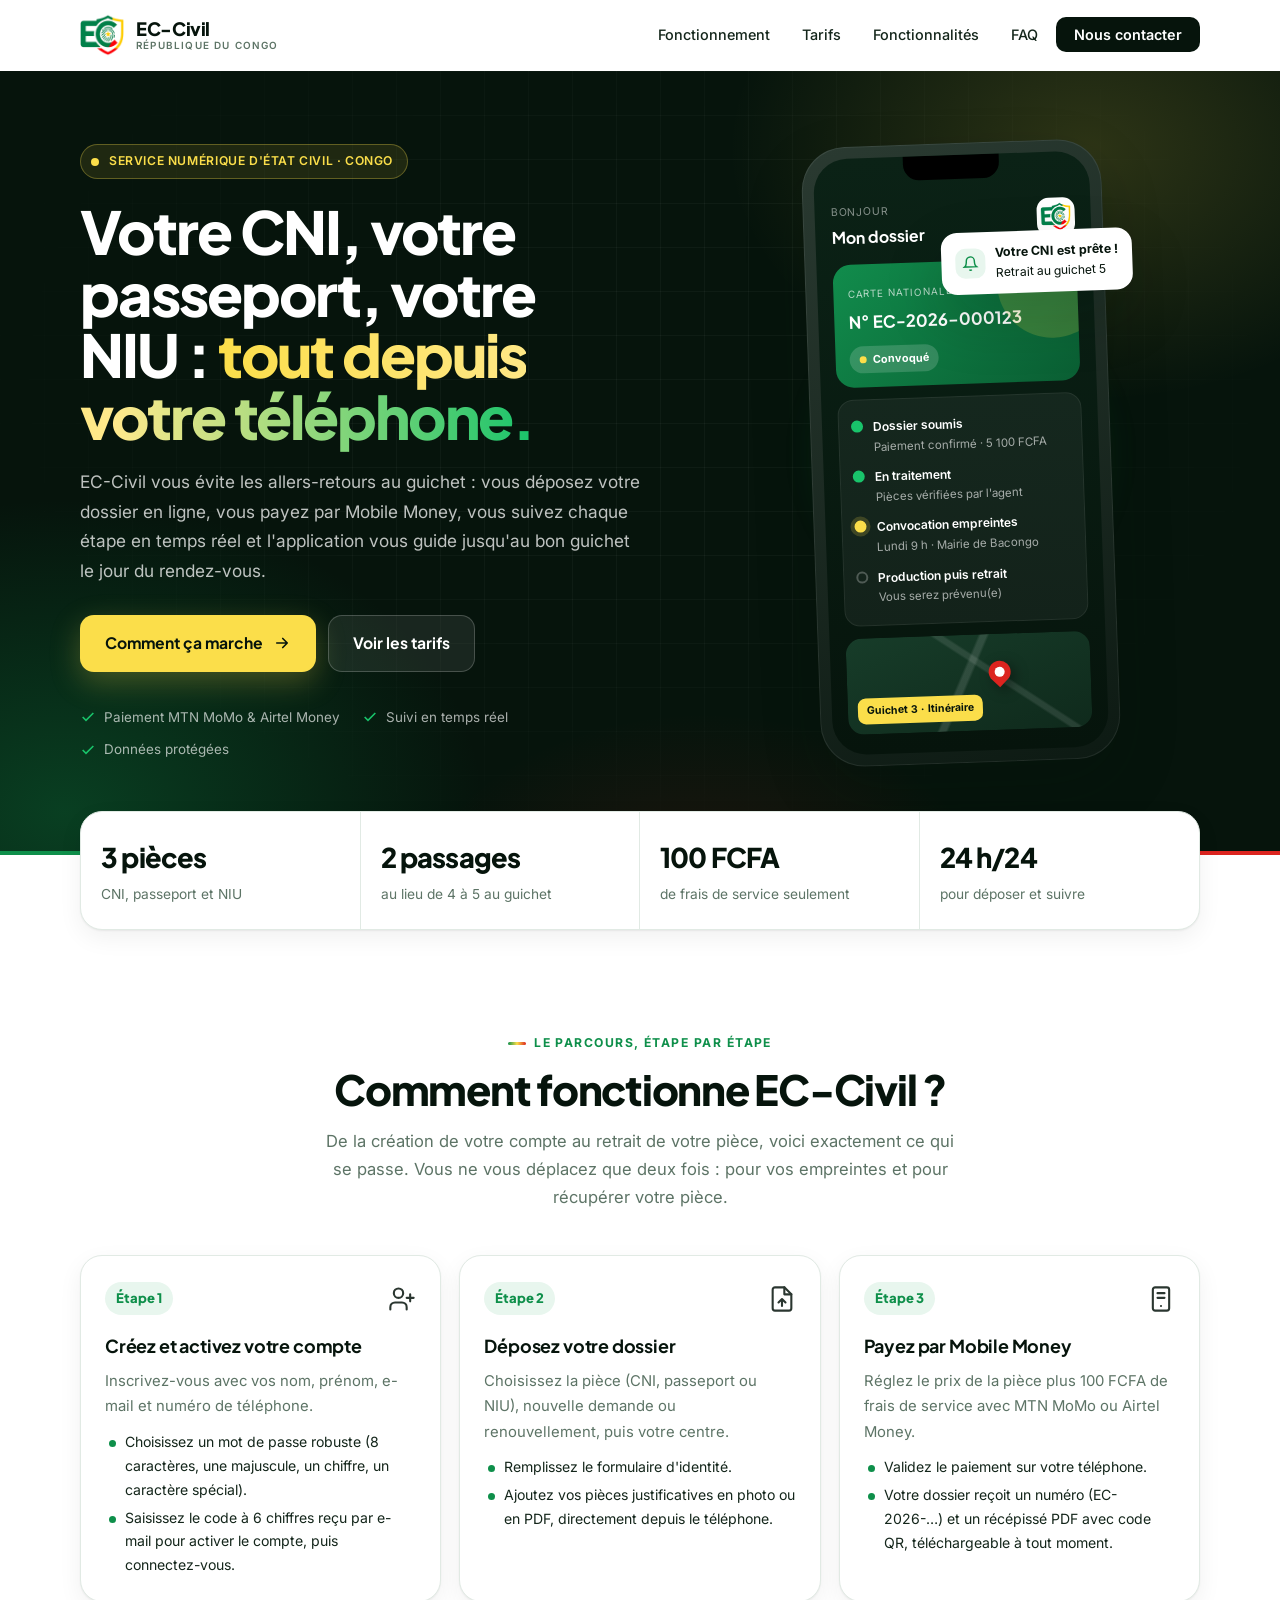
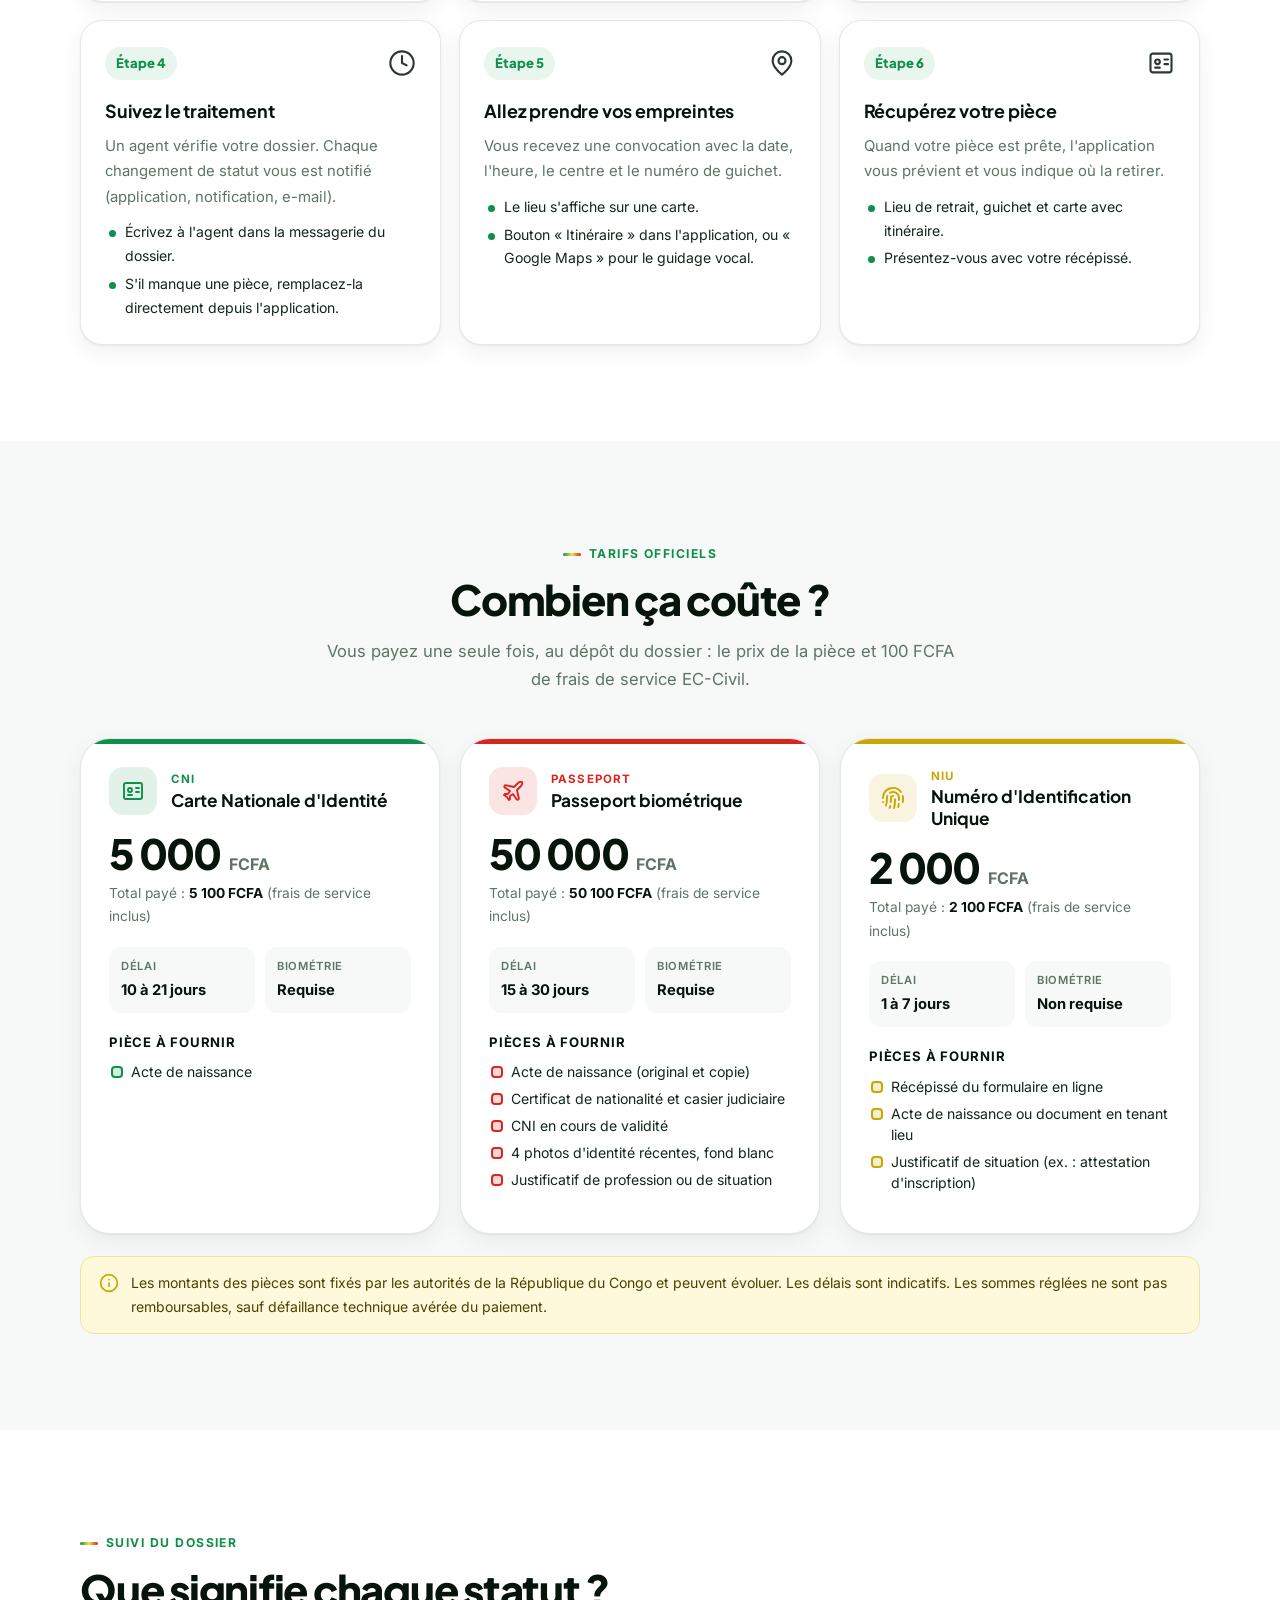
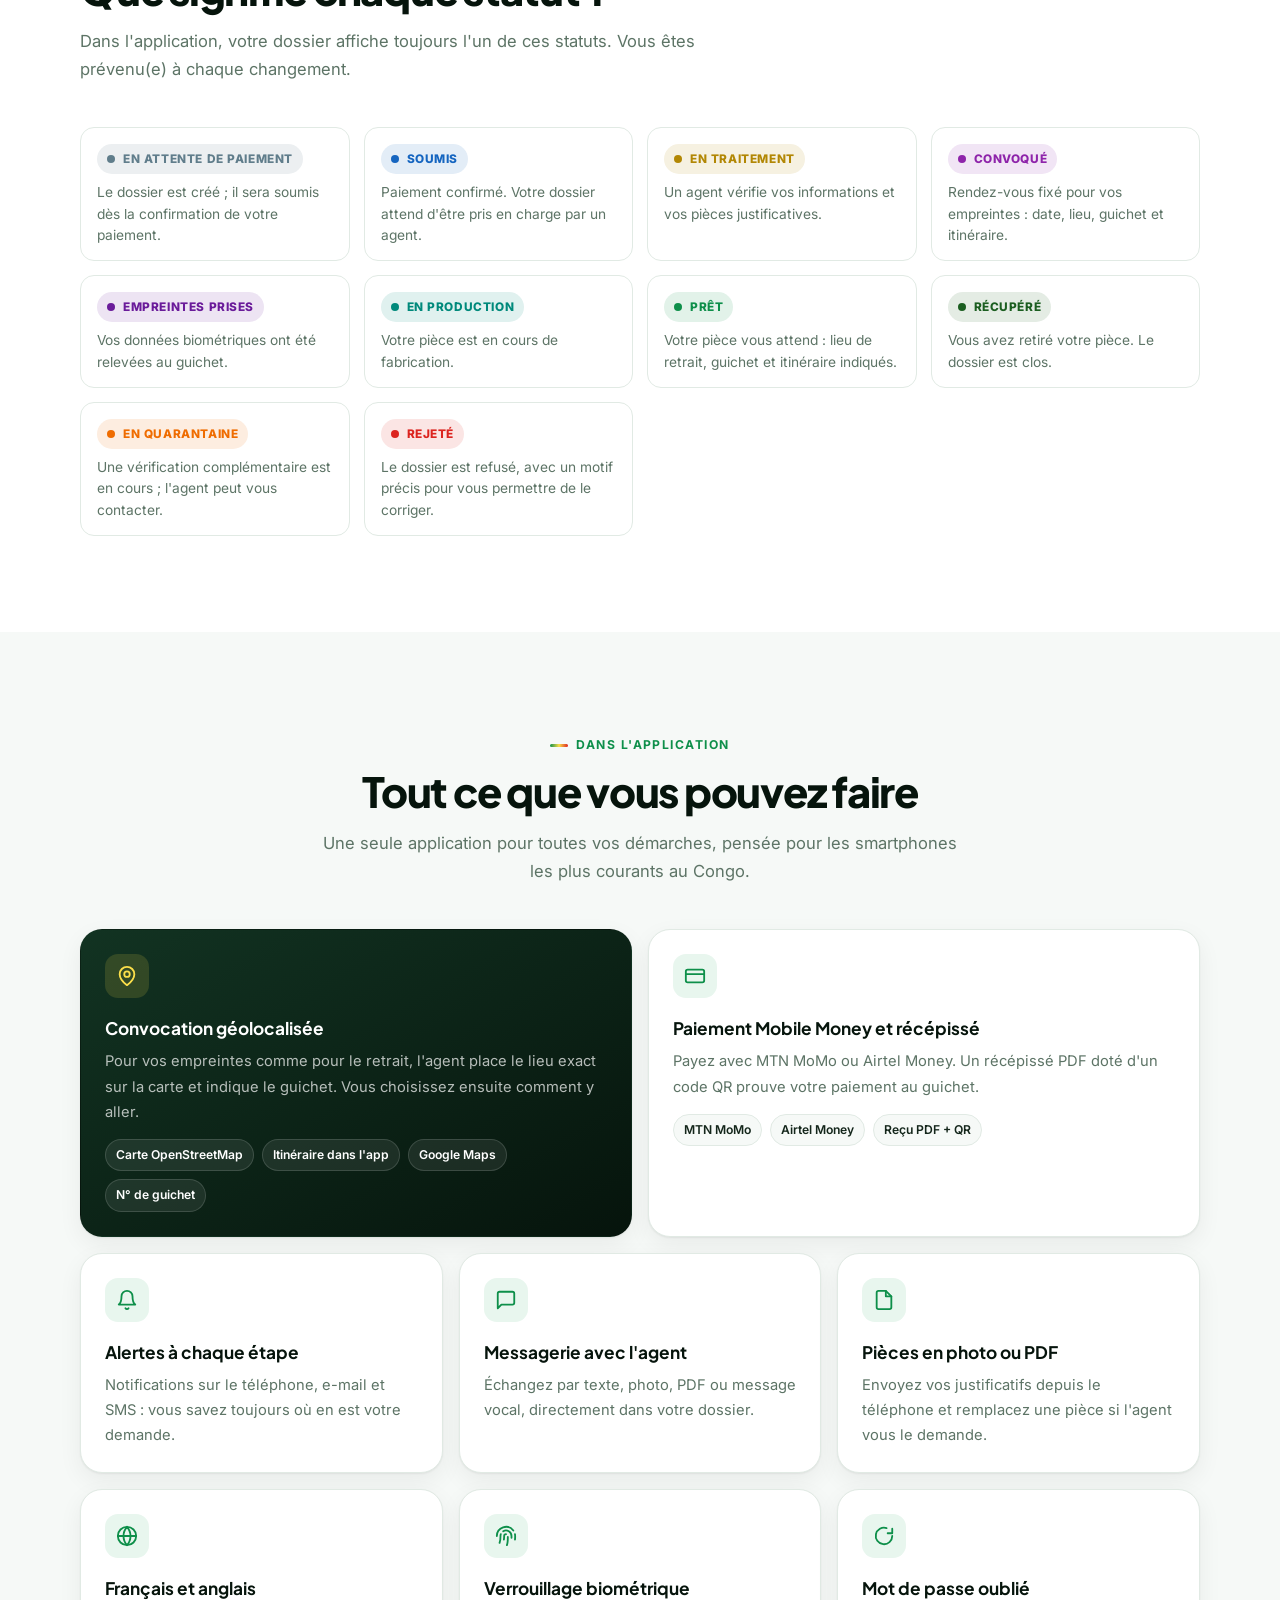
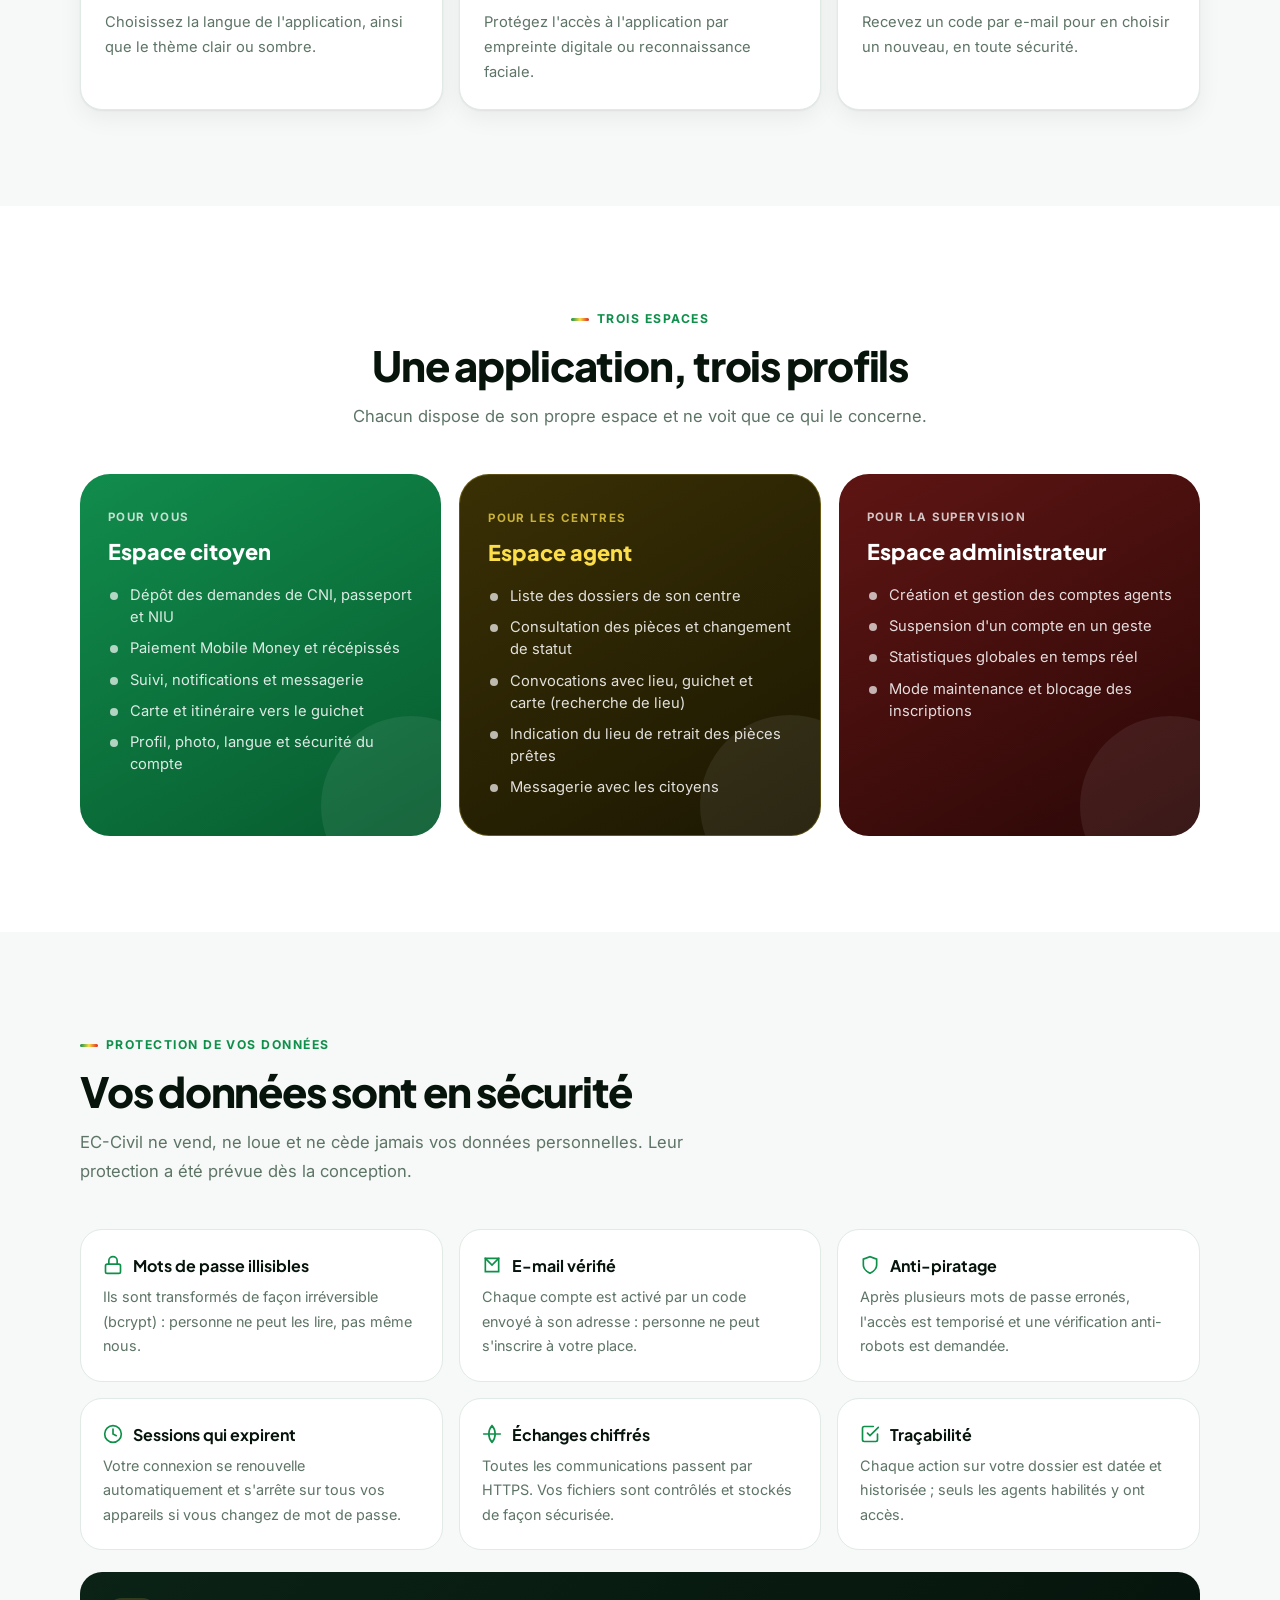
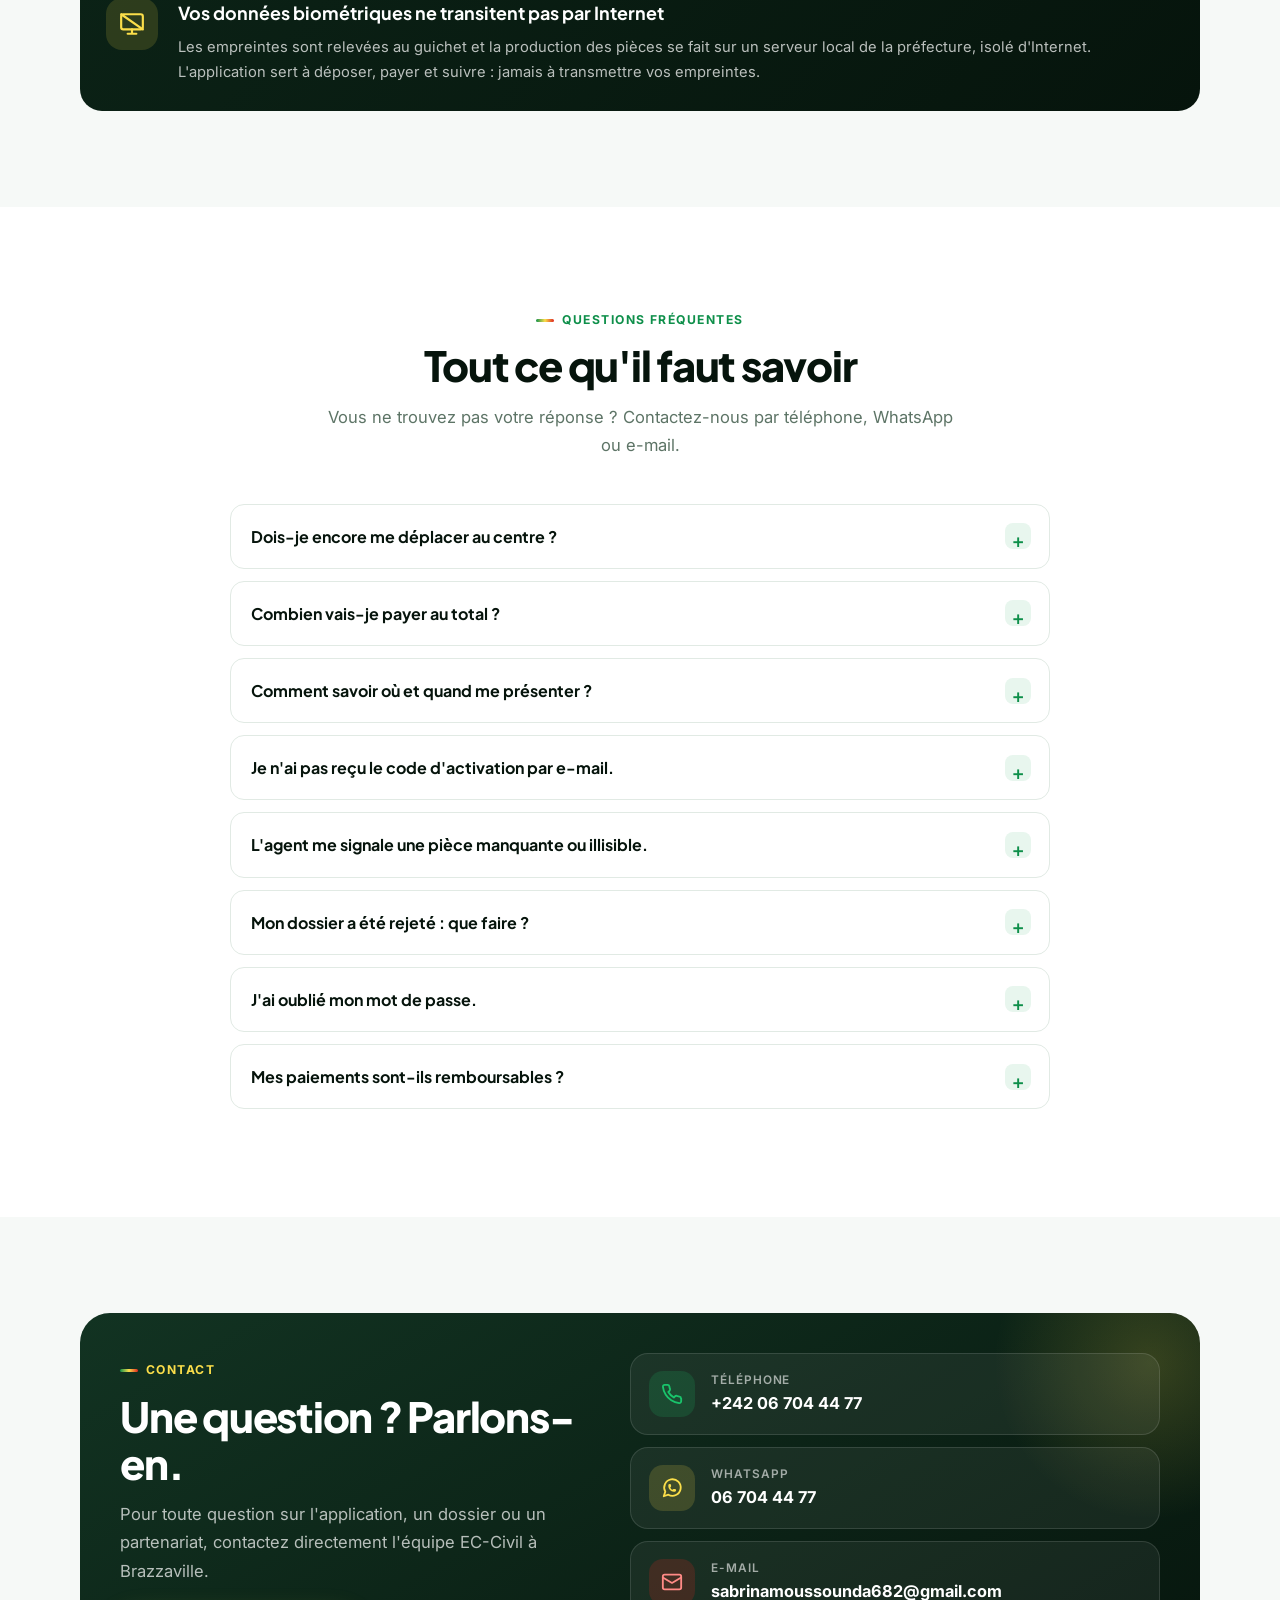
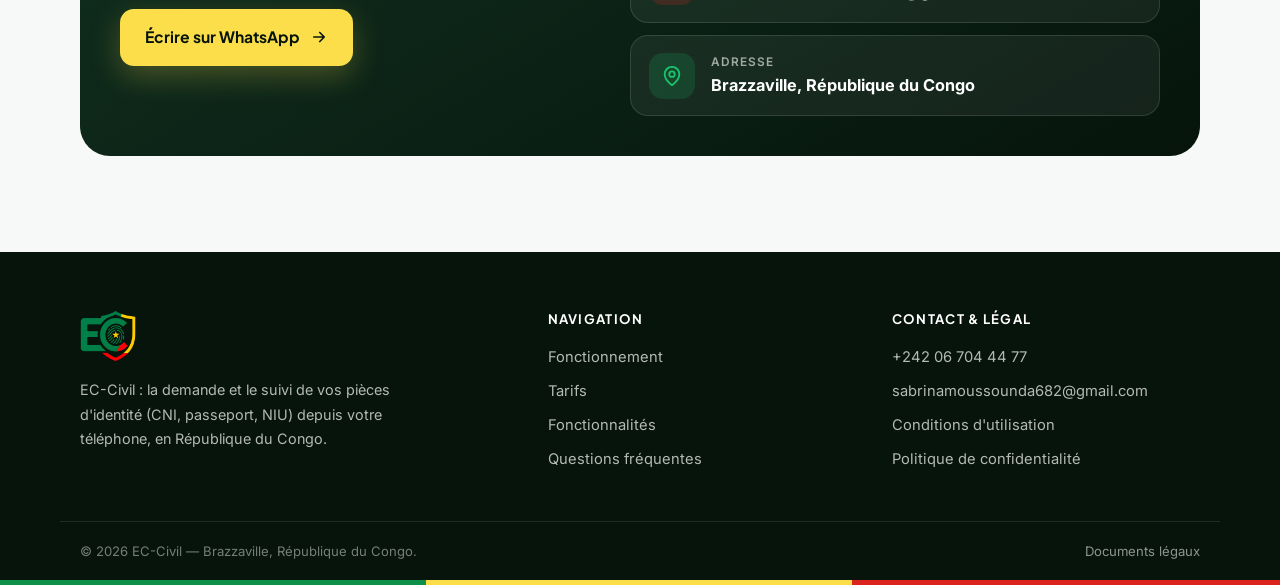
==== commit b3d3f650: "Refonte du site vitrine : nouveau design, vrais tarifs, nouveau logo, contact - Design 2026 : héros " ====
--- a/index.html
+++ b/index.html
@@ -3,354 +3,485 @@
 <head>
 <meta charset="UTF-8">
 <meta name="viewport" content="width=device-width, initial-scale=1">
-<meta name="description" content="EC-Civil — Application mobile de déclaration, d'enrôlement et de suivi des pièces civiles en République du Congo. CNI, Passeport, NIU.">
-<meta property="og:title" content="EC-Civil — République du Congo">
-<meta property="og:description" content="Déposez votre dossier, payez en ligne et suivez vos pièces civiles depuis votre téléphone.">
-<meta property="og:image" content="assets/img/logo.webp">
-<meta name="theme-color" content="#1a7a3c">
-<title>EC-Civil — République du Congo</title>
-<link rel="icon" type="image/webp" href="assets/img/logo.webp">
+<meta name="description" content="EC-Civil — Demandez votre CNI, votre passeport ou votre NIU depuis votre téléphone : dépôt du dossier, paiement Mobile Money, suivi en temps réel, convocation avec carte et itinéraire. République du Congo.">
+<meta property="og:title" content="EC-Civil — Vos pièces d'identité depuis votre téléphone">
+<meta property="og:description" content="Déposez votre dossier, payez par Mobile Money et suivez votre CNI, passeport ou NIU en temps réel.">
+<meta property="og:image" content="assets/img/logo.png">
+<meta name="theme-color" content="#06140C">
+<title>EC-Civil — CNI, Passeport et NIU depuis votre téléphone</title>
+<link rel="icon" type="image/png" href="assets/img/logo.png">
 <link rel="preconnect" href="https://fonts.googleapis.com">
 <link rel="preconnect" href="https://fonts.gstatic.com" crossorigin>
-<link href="https://fonts.googleapis.com/css2?family=Inter:wght@400;500;600;700;800&display=swap" rel="stylesheet">
+<link href="https://fonts.googleapis.com/css2?family=Inter:wght@400;500;600;700&family=Plus+Jakarta+Sans:wght@600;700;800&display=swap" rel="stylesheet">
 <link rel="stylesheet" href="assets/css/style.css">
 </head>
 <body>
 
 <a href="#contenu" class="skip-link">Aller au contenu</a>
 
-<!-- NAVBAR -->
-<nav class="navbar" role="navigation" aria-label="Navigation principale">
+<!-- ═══ NAVIGATION ═══ -->
+<nav class="navbar" id="navbar" aria-label="Navigation principale">
   <div class="nav-inner">
     <a href="index.html" class="nav-brand" aria-label="EC-Civil — Accueil">
-      <img src="assets/img/logo.webp" alt="Logo EC-Civil">
+      <img src="assets/img/logo.png" alt="Logo EC-Civil">
       <div class="nav-brand-text">
         <span class="nav-brand-title">EC-Civil</span>
         <span class="nav-brand-sub">République du Congo</span>
       </div>
     </a>
-    <button class="nav-toggle" id="navToggle" aria-expanded="false" aria-controls="navLinks" aria-label="Menu">
-      <svg width="24" height="24" fill="none" stroke="currentColor" stroke-width="2" viewBox="0 0 24 24">
-        <line x1="3" y1="6" x2="21" y2="6"/><line x1="3" y1="12" x2="21" y2="12"/><line x1="3" y1="18" x2="21" y2="18"/>
-      </svg>
+    <button class="nav-toggle" id="navToggle" aria-expanded="false" aria-controls="navLinks" aria-label="Ouvrir le menu">
+      <svg width="22" height="22" fill="none" stroke="currentColor" stroke-width="2" stroke-linecap="round" viewBox="0 0 24 24"><path d="M4 7h16M4 12h16M4 17h16"/></svg>
     </button>
-    <ul class="nav-links" id="navLinks" role="list">
+    <ul class="nav-links" id="navLinks">
       <li><a href="#fonctionnement">Fonctionnement</a></li>
       <li><a href="#tarifs">Tarifs</a></li>
-      <li><a href="#securite">Sécurité</a></li>
-      <li><a href="#contact">Contact</a></li>
-      <li><a href="legal.html" class="btn-nav">Documents légaux</a></li>
+      <li><a href="#fonctionnalites">Fonctionnalités</a></li>
+      <li><a href="#faq">FAQ</a></li>
+      <li><a href="#contact" class="btn-nav">Nous contacter</a></li>
     </ul>
   </div>
 </nav>
 
+<!-- ═══ HÉROS ═══ -->
+<header class="hero" id="contenu">
+  <div class="container hero-inner">
+    <div>
+      <div class="badge"><span class="badge-point"></span> Service numérique d'état civil · Congo</div>
+      <h1>Votre CNI, votre passeport, votre NIU&nbsp;: <span class="degrade">tout depuis votre téléphone.</span></h1>
+      <p class="hero-desc">EC-Civil vous évite les allers-retours au guichet&nbsp;: vous déposez votre dossier en ligne, vous payez par Mobile Money, vous suivez chaque étape en temps réel et l'application vous guide jusqu'au bon guichet le jour du rendez-vous.</p>
+      <div class="hero-actions">
+        <a href="#fonctionnement" class="btn btn-or">
+          Comment ça marche
+          <svg fill="none" stroke="currentColor" stroke-width="2.2" stroke-linecap="round" stroke-linejoin="round" viewBox="0 0 24 24"><path d="M5 12h14M13 6l6 6-6 6"/></svg>
+        </a>
+        <a href="#tarifs" class="btn btn-verre">Voir les tarifs</a>
+      </div>
+      <div class="hero-confiance">
+        <span><svg fill="none" stroke="currentColor" stroke-width="2.4" viewBox="0 0 24 24"><path d="M20 6 9 17l-5-5"/></svg>Paiement MTN MoMo &amp; Airtel Money</span>
+        <span><svg fill="none" stroke="currentColor" stroke-width="2.4" viewBox="0 0 24 24"><path d="M20 6 9 17l-5-5"/></svg>Suivi en temps réel</span>
+        <span><svg fill="none" stroke="currentColor" stroke-width="2.4" viewBox="0 0 24 24"><path d="M20 6 9 17l-5-5"/></svg>Données protégées</span>
+      </div>
+    </div>
+
+    <!-- Maquette de l'application -->
+    <div class="telephone-zone" aria-hidden="true">
+      <div class="halo"></div>
+      <div class="telephone">
+        <div class="ecran">
+          <div class="ecran-encoche"></div>
+          <div class="ecran-entete">
+            <div><small>Bonjour</small><strong>Mon dossier</strong></div>
+            <div class="ecran-pastille"><img src="assets/img/logo.png" alt=""></div>
+          </div>
+          <div class="carte-doc">
+            <small>Carte Nationale d'Identité</small>
+            <b>N° EC-2026-000123</b>
+            <span class="etat"><i></i> Convoqué</span>
+          </div>
+          <ul class="ligne-temps">
+            <li class="ok"><span class="pt"></span><div><b>Dossier soumis</b>Paiement confirmé · 5 100 FCFA</div></li>
+            <li class="ok"><span class="pt"></span><div><b>En traitement</b>Pièces vérifiées par l'agent</div></li>
+            <li class="encours"><span class="pt"></span><div><b>Convocation empreintes</b>Lundi 9 h · Mairie de Bacongo</div></li>
+            <li><span class="pt"></span><div><b>Production puis retrait</b>Vous serez prévenu(e)</div></li>
+          </ul>
+          <div class="mini-carte"><span class="epingle"></span><span class="guichet">Guichet 3 · Itinéraire</span></div>
+        </div>
+        <div class="notif-flottante">
+          <span class="ic"><svg width="16" height="16" fill="none" stroke="currentColor" stroke-width="2.2" viewBox="0 0 24 24"><path d="M18 8a6 6 0 0 0-12 0c0 7-3 9-3 9h18s-3-2-3-9M13.7 21a2 2 0 0 1-3.4 0"/></svg></span>
+          <div><b>Votre CNI est prête !</b>Retrait au guichet 5</div>
+        </div>
+      </div>
+    </div>
+  </div>
+</header>
 <div class="tricolor"></div>
 
-<!-- HERO -->
-<header class="hero" id="contenu">
-  <div class="hero-inner">
-    <div class="hero-content">
-      <div class="hero-badge">
-        <span class="hero-badge-dot"></span>
-        Service public numérique · Congo-Brazzaville
-      </div>
-      <h1>Vos pièces civiles,<br><span>enfin accessibles.</span></h1>
-      <p class="hero-desc">
-        EC-Civil modernise le dépôt et le suivi de vos demandes de CNI, Passeport et NIU. Déposez votre dossier depuis votre téléphone, payez via Mobile Money et suivez chaque étape en temps réel.
-      </p>
-      <div class="hero-tags">
-        <span class="hero-tag">📄 CNI</span>
-        <span class="hero-tag">📘 Passeport</span>
-        <span class="hero-tag">🔢 NIU</span>
-        <span class="hero-tag">💳 MTN MoMo · Airtel Money</span>
-        <span class="hero-tag">🔐 Architecture Air-Gap</span>
-      </div>
-    </div>
-    <div class="hero-logo-wrap">
-      <img src="assets/img/logo.webp" alt="EC-Civil — Logo officiel">
-    </div>
-  </div>
-</header>
-
-<div class="tricolor"></div>
-
-<!-- FONCTIONNALITÉS -->
+<!-- ═══ CHIFFRES CLÉS ═══ -->
+<div class="container chiffres">
+  <div class="chiffres-grille apparait">
+    <div class="chiffre"><b>3 pièces</b><span>CNI, passeport et NIU</span></div>
+    <div class="chiffre"><b>2 passages</b><span>au lieu de 4 à 5 au guichet</span></div>
+    <div class="chiffre"><b>100 FCFA</b><span>de frais de service seulement</span></div>
+    <div class="chiffre"><b>24 h/24</b><span>pour déposer et suivre</span></div>
+  </div>
+</div>
+
+<!-- ═══ FONCTIONNEMENT ═══ -->
 <section id="fonctionnement">
   <div class="container">
-    <p class="section-label">Ce que vous pouvez faire</p>
-    <h2 class="section-title">Tout votre dossier, depuis votre téléphone</h2>
-    <p class="section-desc">EC-Civil couvre l'ensemble du parcours citoyen, du dépôt de dossier jusqu'au retrait de votre pièce.</p>
-
-    <div class="features-grid">
-      <div class="feature-card">
-        <div class="feature-icon">
-          <svg fill="none" stroke="currentColor" stroke-width="2" viewBox="0 0 24 24"><path d="M9 12h6m-6 4h6m2 5H7a2 2 0 01-2-2V5a2 2 0 012-2h5.586a1 1 0 01.707.293l5.414 5.414a1 1 0 01.293.707V19a2 2 0 01-2 2z"/></svg>
-        </div>
-        <h3>Dépôt de dossier en ligne</h3>
-        <p>Scannez et envoyez vos pièces justificatives directement depuis votre téléphone. Aucun déplacement requis pour cette étape.</p>
-      </div>
-
-      <div class="feature-card">
-        <div class="feature-icon">
-          <svg fill="none" stroke="currentColor" stroke-width="2" viewBox="0 0 24 24"><path d="M3 10h18M7 15h1m4 0h1m-7 4h12a3 3 0 003-3V8a3 3 0 00-3-3H6a3 3 0 00-3 3v8a3 3 0 003 3z"/></svg>
-        </div>
-        <h3>Paiement Mobile Money</h3>
-        <p>Réglez vos frais de dossier en toute sécurité via MTN MoMo ou Airtel Money. Confirmation instantanée par notification.</p>
-      </div>
-
-      <div class="feature-card">
-        <div class="feature-icon">
-          <svg fill="none" stroke="currentColor" stroke-width="2" viewBox="0 0 24 24"><path d="M9 19v-6a2 2 0 00-2-2H5a2 2 0 00-2 2v6a2 2 0 002 2h2a2 2 0 002-2zm0 0V9a2 2 0 012-2h2a2 2 0 012 2v10m-6 0a2 2 0 002 2h2a2 2 0 002-2m0 0V5a2 2 0 012-2h2a2 2 0 012 2v14a2 2 0 01-2 2h-2a2 2 0 01-2-2z"/></svg>
-        </div>
-        <h3>Suivi en temps réel</h3>
-        <p>Consultez l'état de votre dossier à tout moment : soumis, en traitement, convoqué, en production ou prêt à retirer.</p>
-      </div>
-
-      <div class="feature-card">
-        <div class="feature-icon">
-          <svg fill="none" stroke="currentColor" stroke-width="2" viewBox="0 0 24 24"><path d="M15 17h5l-1.405-1.405A2.032 2.032 0 0118 14.158V11a6.002 6.002 0 00-4-5.659V5a2 2 0 10-4 0v.341C7.67 6.165 6 8.388 6 11v3.159c0 .538-.214 1.055-.595 1.436L4 17h5m6 0v1a3 3 0 11-6 0v-1m6 0H9"/></svg>
-        </div>
-        <h3>Notifications push</h3>
-        <p>Recevez une alerte sur votre téléphone à chaque changement de statut. Soyez informé sans avoir à consulter l'application.</p>
-      </div>
-
-      <div class="feature-card">
-        <div class="feature-icon">
-          <svg fill="none" stroke="currentColor" stroke-width="2" viewBox="0 0 24 24"><path d="M8 10h.01M12 10h.01M16 10h.01M9 16H5a2 2 0 01-2-2V6a2 2 0 012-2h14a2 2 0 012 2v8a2 2 0 01-2 2h-5l-5 5v-5z"/></svg>
-        </div>
+    <div class="entete-centre">
+      <p class="sur-titre">Le parcours, étape par étape</p>
+      <h2 class="section-titre">Comment fonctionne EC-Civil&nbsp;?</h2>
+      <p class="section-desc">De la création de votre compte au retrait de votre pièce, voici exactement ce qui se passe. Vous ne vous déplacez que deux fois&nbsp;: pour vos empreintes et pour récupérer votre pièce.</p>
+    </div>
+
+    <div class="etapes">
+      <article class="etape apparait">
+        <div class="etape-num"><span>Étape 1</span>
+          <svg fill="none" stroke="currentColor" stroke-width="1.8" stroke-linecap="round" stroke-linejoin="round" viewBox="0 0 24 24"><path d="M16 21v-2a4 4 0 0 0-4-4H6a4 4 0 0 0-4 4v2"/><circle cx="9" cy="7" r="4"/><path d="M19 8v6M22 11h-6"/></svg></div>
+        <h3>Créez et activez votre compte</h3>
+        <p>Inscrivez-vous avec vos nom, prénom, e-mail et numéro de téléphone.</p>
+        <ul>
+          <li>Choisissez un mot de passe robuste (8 caractères, une majuscule, un chiffre, un caractère spécial).</li>
+          <li>Saisissez le code à 6 chiffres reçu par e-mail pour activer le compte, puis connectez-vous.</li>
+        </ul>
+      </article>
+      <article class="etape apparait">
+        <div class="etape-num"><span>Étape 2</span>
+          <svg fill="none" stroke="currentColor" stroke-width="1.8" stroke-linecap="round" stroke-linejoin="round" viewBox="0 0 24 24"><path d="M14 2H6a2 2 0 0 0-2 2v16a2 2 0 0 0 2 2h12a2 2 0 0 0 2-2V8z"/><path d="M14 2v6h6M12 18v-6M9 15l3-3 3 3"/></svg></div>
+        <h3>Déposez votre dossier</h3>
+        <p>Choisissez la pièce (CNI, passeport ou NIU), nouvelle demande ou renouvellement, puis votre centre.</p>
+        <ul>
+          <li>Remplissez le formulaire d'identité.</li>
+          <li>Ajoutez vos pièces justificatives en photo ou en PDF, directement depuis le téléphone.</li>
+        </ul>
+      </article>
+      <article class="etape apparait">
+        <div class="etape-num"><span>Étape 3</span>
+          <svg fill="none" stroke="currentColor" stroke-width="1.8" stroke-linecap="round" stroke-linejoin="round" viewBox="0 0 24 24"><rect x="5" y="2" width="14" height="20" rx="2"/><path d="M12 18h.01M9 7h6M9 11h6"/></svg></div>
+        <h3>Payez par Mobile Money</h3>
+        <p>Réglez le prix de la pièce plus 100 FCFA de frais de service avec MTN MoMo ou Airtel Money.</p>
+        <ul>
+          <li>Validez le paiement sur votre téléphone.</li>
+          <li>Votre dossier reçoit un numéro (EC-2026-…) et un récépissé PDF avec code QR, téléchargeable à tout moment.</li>
+        </ul>
+      </article>
+      <article class="etape apparait">
+        <div class="etape-num"><span>Étape 4</span>
+          <svg fill="none" stroke="currentColor" stroke-width="1.8" stroke-linecap="round" stroke-linejoin="round" viewBox="0 0 24 24"><circle cx="12" cy="12" r="10"/><path d="M12 6v6l4 2"/></svg></div>
+        <h3>Suivez le traitement</h3>
+        <p>Un agent vérifie votre dossier. Chaque changement de statut vous est notifié (application, notification, e-mail).</p>
+        <ul>
+          <li>Écrivez à l'agent dans la messagerie du dossier.</li>
+          <li>S'il manque une pièce, remplacez-la directement depuis l'application.</li>
+        </ul>
+      </article>
+      <article class="etape apparait">
+        <div class="etape-num"><span>Étape 5</span>
+          <svg fill="none" stroke="currentColor" stroke-width="1.8" stroke-linecap="round" stroke-linejoin="round" viewBox="0 0 24 24"><path d="M20 10c0 6-8 12-8 12s-8-6-8-12a8 8 0 0 1 16 0z"/><circle cx="12" cy="10" r="3"/></svg></div>
+        <h3>Allez prendre vos empreintes</h3>
+        <p>Vous recevez une convocation avec la date, l'heure, le centre et le numéro de guichet.</p>
+        <ul>
+          <li>Le lieu s'affiche sur une carte.</li>
+          <li>Bouton « Itinéraire » dans l'application, ou « Google Maps » pour le guidage vocal.</li>
+        </ul>
+      </article>
+      <article class="etape apparait">
+        <div class="etape-num"><span>Étape 6</span>
+          <svg fill="none" stroke="currentColor" stroke-width="1.8" stroke-linecap="round" stroke-linejoin="round" viewBox="0 0 24 24"><rect x="3" y="4" width="18" height="16" rx="2"/><circle cx="9" cy="11" r="2"/><path d="M15 9h3M15 13h3M7 16h4"/></svg></div>
+        <h3>Récupérez votre pièce</h3>
+        <p>Quand votre pièce est prête, l'application vous prévient et vous indique où la retirer.</p>
+        <ul>
+          <li>Lieu de retrait, guichet et carte avec itinéraire.</li>
+          <li>Présentez-vous avec votre récépissé.</li>
+        </ul>
+      </article>
+    </div>
+  </div>
+</section>
+
+<!-- ═══ TARIFS ═══ -->
+<section id="tarifs" class="section-fond">
+  <div class="container">
+    <div class="entete-centre">
+      <p class="sur-titre">Tarifs officiels</p>
+      <h2 class="section-titre">Combien ça coûte&nbsp;?</h2>
+      <p class="section-desc">Vous payez une seule fois, au dépôt du dossier : le prix de la pièce et 100 FCFA de frais de service EC-Civil.</p>
+    </div>
+
+    <div class="tarifs">
+      <article class="tarif cni apparait">
+        <div class="tarif-entete">
+          <div class="tarif-icone"><svg fill="none" stroke="currentColor" stroke-width="1.9" stroke-linecap="round" stroke-linejoin="round" viewBox="0 0 24 24"><rect x="3" y="4" width="18" height="16" rx="2"/><circle cx="9" cy="11" r="2"/><path d="M15 9h3M15 13h3M7 16h4"/></svg></div>
+          <div><small>CNI</small><h3>Carte Nationale d'Identité</h3></div>
+        </div>
+        <div class="tarif-prix"><b>5 000</b><span>FCFA</span></div>
+        <p class="tarif-total">Total payé : <strong>5 100 FCFA</strong> (frais de service inclus)</p>
+        <div class="tarif-infos">
+          <div><small>Délai</small><b>10 à 21 jours</b></div>
+          <div><small>Biométrie</small><b>Requise</b></div>
+        </div>
+        <h4>Pièce à fournir</h4>
+        <ul>
+          <li>Acte de naissance</li>
+        </ul>
+      </article>
+
+      <article class="tarif passeport apparait">
+        <div class="tarif-entete">
+          <div class="tarif-icone"><svg fill="none" stroke="currentColor" stroke-width="1.9" stroke-linecap="round" stroke-linejoin="round" viewBox="0 0 24 24"><path d="M17.8 19.2 16 11l3.5-3.5C21 6 21.5 4 21 3c-1-.5-3 0-4.5 1.5L13 8 4.8 6.2c-.5-.1-.9.1-1.1.5l-.3.5c-.2.5-.1 1 .3 1.3L9 12l-2 3H4l-1 1 3 2 2 3 1-1v-3l3-2 3.5 5.3c.3.4.8.5 1.3.3l.5-.2c.4-.3.6-.7.5-1.2z"/></svg></div>
+          <div><small>Passeport</small><h3>Passeport biométrique</h3></div>
+        </div>
+        <div class="tarif-prix"><b>50 000</b><span>FCFA</span></div>
+        <p class="tarif-total">Total payé : <strong>50 100 FCFA</strong> (frais de service inclus)</p>
+        <div class="tarif-infos">
+          <div><small>Délai</small><b>15 à 30 jours</b></div>
+          <div><small>Biométrie</small><b>Requise</b></div>
+        </div>
+        <h4>Pièces à fournir</h4>
+        <ul>
+          <li>Acte de naissance (original et copie)</li>
+          <li>Certificat de nationalité et casier judiciaire</li>
+          <li>CNI en cours de validité</li>
+          <li>4 photos d'identité récentes, fond blanc</li>
+          <li>Justificatif de profession ou de situation</li>
+        </ul>
+      </article>
+
+      <article class="tarif niu apparait">
+        <div class="tarif-entete">
+          <div class="tarif-icone"><svg fill="none" stroke="currentColor" stroke-width="1.9" stroke-linecap="round" stroke-linejoin="round" viewBox="0 0 24 24"><path d="M12 10a2 2 0 0 0-2 2c0 1.02-.1 2.51-.26 4M14 13.12c0 2.38 0 6.38-1 8.88M17.29 21.02c.12-.6.43-2.3.5-3.02M2 12a10 10 0 0 1 18-6M2 16h.01M21.8 16c.2-2 .131-5.354 0-6M5 19.5C5.5 18 6 15 6 12a6 6 0 0 1 .34-2M8.65 22c.21-.66.45-1.32.57-2M9 6.8a6 6 0 0 1 9 5.2v2"/></svg></div>
+          <div><small>NIU</small><h3>Numéro d'Identification Unique</h3></div>
+        </div>
+        <div class="tarif-prix"><b>2 000</b><span>FCFA</span></div>
+        <p class="tarif-total">Total payé : <strong>2 100 FCFA</strong> (frais de service inclus)</p>
+        <div class="tarif-infos">
+          <div><small>Délai</small><b>1 à 7 jours</b></div>
+          <div><small>Biométrie</small><b>Non requise</b></div>
+        </div>
+        <h4>Pièces à fournir</h4>
+        <ul>
+          <li>Récépissé du formulaire en ligne</li>
+          <li>Acte de naissance ou document en tenant lieu</li>
+          <li>Justificatif de situation (ex. : attestation d'inscription)</li>
+        </ul>
+      </article>
+    </div>
+
+    <div class="note">
+      <svg fill="none" stroke="currentColor" stroke-width="2" stroke-linecap="round" viewBox="0 0 24 24"><circle cx="12" cy="12" r="10"/><path d="M12 16v-4M12 8h.01"/></svg>
+      <p>Les montants des pièces sont fixés par les autorités de la République du Congo et peuvent évoluer. Les délais sont indicatifs. Les sommes réglées ne sont pas remboursables, sauf défaillance technique avérée du paiement.</p>
+    </div>
+  </div>
+</section>
+
+<!-- ═══ STATUTS ═══ -->
+<section id="statuts">
+  <div class="container">
+    <p class="sur-titre">Suivi du dossier</p>
+    <h2 class="section-titre">Que signifie chaque statut&nbsp;?</h2>
+    <p class="section-desc">Dans l'application, votre dossier affiche toujours l'un de ces statuts. Vous êtes prévenu(e) à chaque changement.</p>
+    <div class="statuts">
+      <div class="statut apparait" style="--c:#607D8B"><span class="statut-etiquette"><i></i>En attente de paiement</span><p>Le dossier est créé ; il sera soumis dès la confirmation de votre paiement.</p></div>
+      <div class="statut apparait" style="--c:#1565C0"><span class="statut-etiquette"><i></i>Soumis</span><p>Paiement confirmé. Votre dossier attend d'être pris en charge par un agent.</p></div>
+      <div class="statut apparait" style="--c:#B28704"><span class="statut-etiquette"><i></i>En traitement</span><p>Un agent vérifie vos informations et vos pièces justificatives.</p></div>
+      <div class="statut apparait" style="--c:#8E24AA"><span class="statut-etiquette"><i></i>Convoqué</span><p>Rendez-vous fixé pour vos empreintes : date, lieu, guichet et itinéraire.</p></div>
+      <div class="statut apparait" style="--c:#6A1B9A"><span class="statut-etiquette"><i></i>Empreintes prises</span><p>Vos données biométriques ont été relevées au guichet.</p></div>
+      <div class="statut apparait" style="--c:#00897B"><span class="statut-etiquette"><i></i>En production</span><p>Votre pièce est en cours de fabrication.</p></div>
+      <div class="statut apparait" style="--c:#0E8F4A"><span class="statut-etiquette"><i></i>Prêt</span><p>Votre pièce vous attend : lieu de retrait, guichet et itinéraire indiqués.</p></div>
+      <div class="statut apparait" style="--c:#1B5E20"><span class="statut-etiquette"><i></i>Récupéré</span><p>Vous avez retiré votre pièce. Le dossier est clos.</p></div>
+      <div class="statut apparait" style="--c:#EF6C00"><span class="statut-etiquette"><i></i>En quarantaine</span><p>Une vérification complémentaire est en cours ; l'agent peut vous contacter.</p></div>
+      <div class="statut apparait" style="--c:#DC241F"><span class="statut-etiquette"><i></i>Rejeté</span><p>Le dossier est refusé, avec un motif précis pour vous permettre de le corriger.</p></div>
+    </div>
+  </div>
+</section>
+
+<!-- ═══ FONCTIONNALITÉS ═══ -->
+<section id="fonctionnalites" class="section-fond">
+  <div class="container">
+    <div class="entete-centre">
+      <p class="sur-titre">Dans l'application</p>
+      <h2 class="section-titre">Tout ce que vous pouvez faire</h2>
+      <p class="section-desc">Une seule application pour toutes vos démarches, pensée pour les smartphones les plus courants au Congo.</p>
+    </div>
+    <div class="bento">
+      <div class="tuile large sombre apparait">
+        <div class="tuile-icone"><svg fill="none" stroke="currentColor" stroke-width="2" stroke-linecap="round" stroke-linejoin="round" viewBox="0 0 24 24"><path d="M20 10c0 6-8 12-8 12s-8-6-8-12a8 8 0 0 1 16 0z"/><circle cx="12" cy="10" r="3"/></svg></div>
+        <h3>Convocation géolocalisée</h3>
+        <p>Pour vos empreintes comme pour le retrait, l'agent place le lieu exact sur la carte et indique le guichet. Vous choisissez ensuite comment y aller.</p>
+        <div class="puces-mini"><span>Carte OpenStreetMap</span><span>Itinéraire dans l'app</span><span>Google Maps</span><span>N° de guichet</span></div>
+      </div>
+      <div class="tuile large apparait">
+        <div class="tuile-icone"><svg fill="none" stroke="currentColor" stroke-width="2" stroke-linecap="round" stroke-linejoin="round" viewBox="0 0 24 24"><rect x="2" y="5" width="20" height="14" rx="2"/><path d="M2 10h20"/></svg></div>
+        <h3>Paiement Mobile Money et récépissé</h3>
+        <p>Payez avec MTN MoMo ou Airtel Money. Un récépissé PDF doté d'un code QR prouve votre paiement au guichet.</p>
+        <div class="puces-mini"><span>MTN MoMo</span><span>Airtel Money</span><span>Reçu PDF + QR</span></div>
+      </div>
+      <div class="tuile apparait">
+        <div class="tuile-icone"><svg fill="none" stroke="currentColor" stroke-width="2" stroke-linecap="round" stroke-linejoin="round" viewBox="0 0 24 24"><path d="M18 8a6 6 0 0 0-12 0c0 7-3 9-3 9h18s-3-2-3-9M13.7 21a2 2 0 0 1-3.4 0"/></svg></div>
+        <h3>Alertes à chaque étape</h3>
+        <p>Notifications sur le téléphone, e-mail et SMS : vous savez toujours où en est votre demande.</p>
+      </div>
+      <div class="tuile apparait">
+        <div class="tuile-icone"><svg fill="none" stroke="currentColor" stroke-width="2" stroke-linecap="round" stroke-linejoin="round" viewBox="0 0 24 24"><path d="M21 15a2 2 0 0 1-2 2H7l-4 4V5a2 2 0 0 1 2-2h14a2 2 0 0 1 2 2z"/></svg></div>
         <h3>Messagerie avec l'agent</h3>
-        <p>Communiquez directement avec l'agent responsable de votre dossier. Posez vos questions, recevez des réponses officielles.</p>
-      </div>
-
-      <div class="feature-card">
-        <div class="feature-icon">
-          <svg fill="none" stroke="currentColor" stroke-width="2" viewBox="0 0 24 24"><path d="M12 9v2m0 4h.01m-6.938 4h13.856c1.54 0 2.502-1.667 1.732-3L13.732 4c-.77-1.333-2.694-1.333-3.464 0L3.34 16c-.77 1.333.192 3 1.732 3z"/></svg>
-        </div>
-        <h3>Signalement de retard</h3>
-        <p>Votre dossier est bloqué ? Envoyez une alerte directe à l'agent concerné pour demander une intervention immédiate.</p>
-      </div>
-    </div>
-
-    <!-- Étapes du parcours -->
-    <div style="margin-top:56px;">
-      <p class="section-label">Le parcours citoyen</p>
-      <h2 class="section-title">De la demande au retrait</h2>
-      <div class="steps">
-        <div class="step">
-          <div class="step-num">1</div>
-          <div class="step-body">
-            <h3>Inscription et dépôt de dossier</h3>
-            <p>Créez votre compte, choisissez le type de pièce (CNI, Passeport ou NIU) et envoyez vos documents justificatifs numérisés depuis votre téléphone.</p>
-          </div>
-        </div>
-        <div class="step">
-          <div class="step-num">2</div>
-          <div class="step-body">
-            <h3>Paiement sécurisé via Mobile Money</h3>
-            <p>Réglez les frais de dossier via MTN MoMo ou Airtel Money. Votre dossier est automatiquement soumis après confirmation du paiement.</p>
-          </div>
-        </div>
-        <div class="step">
-          <div class="step-num">3</div>
-          <div class="step-body">
-            <h3>Convocation pour prise d'empreintes</h3>
-            <p>L'agent vous envoie une notification de rendez-vous pour la prise de vos empreintes digitales et de votre photo biométrique à la préfecture.</p>
-          </div>
-        </div>
-        <div class="step">
-          <div class="step-num">4</div>
-          <div class="step-body">
-            <h3>Production de la pièce</h3>
-            <p>Votre pièce est produite sur le serveur local sécurisé de la préfecture, entièrement isolé d'Internet (architecture Air-Gap).</p>
-          </div>
-        </div>
-        <div class="step">
-          <div class="step-num">5</div>
-          <div class="step-body">
-            <h3>Retrait au guichet</h3>
-            <p>Vous recevez une notification push dès que votre pièce est prête. Présentez-vous au guichet pour la récupérer.</p>
-          </div>
-        </div>
-      </div>
-    </div>
-  </div>
-</section>
-
-<!-- TARIFS -->
-<section id="tarifs">
-  <div class="container">
-    <p class="section-label">Frais de dossier</p>
-    <h2 class="section-title">Tarifs en vigueur</h2>
-    <p class="section-desc">Les frais sont réglés une seule fois via Mobile Money lors de la soumission de votre dossier.</p>
-
-    <div class="tarifs-grid">
-      <div class="tarif-card">
-        <span class="tarif-type">CNI</span>
-        <div class="tarif-nom">Carte Nationale d'Identité</div>
-        <div class="tarif-prix">5 000</div>
-        <div class="tarif-devise">FCFA · paiement unique</div>
-        <div class="tarif-delai">Délai estimé : 15 jours ouvrables</div>
-      </div>
-      <div class="tarif-card">
-        <span class="tarif-type">Passeport</span>
-        <div class="tarif-nom">Passeport biométrique</div>
-        <div class="tarif-prix">25 000</div>
-        <div class="tarif-devise">FCFA · paiement unique</div>
-        <div class="tarif-delai">Délai estimé : 30 jours ouvrables</div>
-      </div>
-      <div class="tarif-card">
-        <span class="tarif-type">NIU</span>
-        <div class="tarif-nom">Numéro d'Identification Unique</div>
-        <div class="tarif-prix">3 000</div>
-        <div class="tarif-devise">FCFA · paiement unique</div>
-        <div class="tarif-delai">Délai estimé : 10 jours ouvrables</div>
-      </div>
-    </div>
-
-    <p style="margin-top:20px; font-size:0.82rem; color:var(--muted);">
-      Les frais de dossier sont fixés par les autorités compétentes de la République du Congo et peuvent être révisés. Les frais réglés sont non remboursables sauf défaillance technique avérée.
-    </p>
-  </div>
-</section>
-
-<!-- SÉCURITÉ -->
-<section id="securite">
-  <div class="container">
-    <p class="section-label">Protection de vos données</p>
-    <h2 class="section-title">Vos données sont protégées</h2>
-    <p class="section-desc">EC-Civil ne vend, ne loue et ne cède jamais vos données personnelles à des tiers à des fins commerciales.</p>
-
-    <div class="securite-grid">
-      <div class="securite-item">
-        <div class="securite-dot"></div>
-        <div>
-          <h4>Mots de passe hachés</h4>
-          <p>Vos mots de passe sont hachés de façon irréversible avec bcrypt (facteur de coût 12). Personne ne peut les lire, pas même nous.</p>
-        </div>
-      </div>
-      <div class="securite-item">
-        <div class="securite-dot"></div>
-        <div>
-          <h4>Communications chiffrées</h4>
-          <p>Toutes les échanges entre votre téléphone et nos serveurs passent par HTTPS avec chiffrement TLS.</p>
-        </div>
-      </div>
-      <div class="securite-item">
-        <div class="securite-dot"></div>
-        <div>
-          <h4>Sessions limitées</h4>
-          <p>L'authentification par token JWT expire automatiquement toutes les 24 heures pour protéger votre compte.</p>
-        </div>
-      </div>
-      <div class="securite-item">
-        <div class="securite-dot"></div>
-        <div>
-          <h4>OTP via ZAVU</h4>
-          <p>La réinitialisation de mot de passe utilise un code OTP à 6 chiffres envoyé par SMS ou WhatsApp via ZAVU, valable 10 minutes.</p>
-        </div>
-      </div>
-      <div class="securite-item">
-        <div class="securite-dot"></div>
-        <div>
-          <h4>Accès restreint</h4>
-          <p>Seuls les agents habilités de la préfecture ont accès à vos données, dans le strict cadre du traitement de votre dossier.</p>
-        </div>
-      </div>
-      <div class="securite-item">
-        <div class="securite-dot"></div>
-        <div>
-          <h4>Journal d'audit</h4>
-          <p>Chaque action sur votre dossier est horodatée et tracée dans un journal sécurisé pour garantir la transparence.</p>
-        </div>
-      </div>
-    </div>
-
-    <div class="airgap-banner">
-      <div class="airgap-icon">🔒</div>
-      <div class="airgap-content">
-        <h3>Architecture Air-Gap — Vos données biométriques ne touchent jamais Internet</h3>
-        <p>La production de vos pièces civiles et le traitement de vos empreintes digitales se font exclusivement sur un serveur local physiquement isolé d'Internet, installé en préfecture. Aucune donnée biométrique ne transite par le réseau. L'agent humain est le seul lien entre le monde numérique et le système de production sécurisé.</p>
-      </div>
-    </div>
-  </div>
-</section>
-
-<!-- CONTACT -->
-<section id="contact">
-  <div class="container">
-    <p class="section-label">Une question ?</p>
-    <h2 class="section-title">Contactez-nous</h2>
-    <p class="section-desc">EC-Civil est développée et opérée depuis Brazzaville, République du Congo.</p>
-
-    <div class="contact-grid">
-      <div class="contact-card">
-        <div class="contact-card-icon">
-          <svg fill="none" stroke="currentColor" stroke-width="2" viewBox="0 0 24 24"><path d="M3 8l7.89 5.26a2 2 0 002.22 0L21 8M5 19h14a2 2 0 002-2V7a2 2 0 00-2-2H5a2 2 0 00-2 2v10a2 2 0 002 2z"/></svg>
-        </div>
-        <div>
-          <h4>Aide et support</h4>
-          <a href="mailto:support@eccivil.cg">support@eccivil.cg</a>
-        </div>
-      </div>
-      <div class="contact-card">
-        <div class="contact-card-icon">
-          <svg fill="none" stroke="currentColor" stroke-width="2" viewBox="0 0 24 24"><path d="M12 15v2m-6 4h12a2 2 0 002-2v-6a2 2 0 00-2-2H6a2 2 0 00-2 2v6a2 2 0 002 2zm10-10V7a4 4 0 00-8 0v4h8z"/></svg>
-        </div>
-        <div>
-          <h4>Données personnelles</h4>
-          <a href="mailto:privacy@eccivil.cg">privacy@eccivil.cg</a>
-        </div>
-      </div>
-      <div class="contact-card">
-        <div class="contact-card-icon">
-          <svg fill="none" stroke="currentColor" stroke-width="2" viewBox="0 0 24 24"><path d="M17.657 16.657L13.414 20.9a1.998 1.998 0 01-2.827 0l-4.244-4.243a8 8 0 1111.314 0z"/><path d="M15 11a3 3 0 11-6 0 3 3 0 016 0z"/></svg>
-        </div>
-        <div>
-          <h4>Adresse</h4>
-          <a href="#">Brazzaville, République du Congo</a>
-        </div>
-      </div>
-    </div>
-
-    <div style="margin-top:32px; padding:24px; background:var(--vert-clair); border-radius:var(--radius-lg); border:1.5px solid var(--gris-bord);">
-      <p style="font-size:0.9rem; color:var(--texte);">
-        Pour consulter nos documents légaux complets, les conditions d'utilisation et la politique de confidentialité, rendez-vous sur la page dédiée.
-      </p>
-      <a href="legal.html" style="display:inline-block; margin-top:14px; padding:10px 22px; background:var(--vert); color:#fff; border-radius:10px; text-decoration:none; font-size:0.88rem; font-weight:600;">
-        Lire les documents légaux →
-      </a>
-    </div>
-  </div>
-</section>
-
-<!-- FOOTER -->
+        <p>Échangez par texte, photo, PDF ou message vocal, directement dans votre dossier.</p>
+      </div>
+      <div class="tuile apparait">
+        <div class="tuile-icone"><svg fill="none" stroke="currentColor" stroke-width="2" stroke-linecap="round" stroke-linejoin="round" viewBox="0 0 24 24"><path d="M14 2H6a2 2 0 0 0-2 2v16a2 2 0 0 0 2 2h12a2 2 0 0 0 2-2V8z"/><path d="M14 2v6h6"/></svg></div>
+        <h3>Pièces en photo ou PDF</h3>
+        <p>Envoyez vos justificatifs depuis le téléphone et remplacez une pièce si l'agent vous le demande.</p>
+      </div>
+      <div class="tuile apparait">
+        <div class="tuile-icone"><svg fill="none" stroke="currentColor" stroke-width="2" stroke-linecap="round" stroke-linejoin="round" viewBox="0 0 24 24"><circle cx="12" cy="12" r="10"/><path d="M2 12h20M12 2a15 15 0 0 1 0 20M12 2a15 15 0 0 0 0 20"/></svg></div>
+        <h3>Français et anglais</h3>
+        <p>Choisissez la langue de l'application, ainsi que le thème clair ou sombre.</p>
+      </div>
+      <div class="tuile apparait">
+        <div class="tuile-icone"><svg fill="none" stroke="currentColor" stroke-width="2" stroke-linecap="round" stroke-linejoin="round" viewBox="0 0 24 24"><path d="M12 10a2 2 0 0 0-2 2c0 1-.1 2.5-.3 4M14 13c0 2.4 0 6.4-1 9M2 12a10 10 0 0 1 18-6M21.8 16c.2-2 .1-5.4 0-6M5 19.5C5.5 18 6 15 6 12a6 6 0 0 1 .3-2M9 6.8a6 6 0 0 1 9 5.2v2"/></svg></div>
+        <h3>Verrouillage biométrique</h3>
+        <p>Protégez l'accès à l'application par empreinte digitale ou reconnaissance faciale.</p>
+      </div>
+      <div class="tuile apparait">
+        <div class="tuile-icone"><svg fill="none" stroke="currentColor" stroke-width="2" stroke-linecap="round" stroke-linejoin="round" viewBox="0 0 24 24"><path d="M21 12a9 9 0 1 1-6.2-8.6"/><path d="M21 4v5h-5"/></svg></div>
+        <h3>Mot de passe oublié</h3>
+        <p>Recevez un code par e-mail pour en choisir un nouveau, en toute sécurité.</p>
+      </div>
+    </div>
+  </div>
+</section>
+
+<!-- ═══ ESPACES ═══ -->
+<section id="espaces">
+  <div class="container">
+    <div class="entete-centre">
+      <p class="sur-titre">Trois espaces</p>
+      <h2 class="section-titre">Une application, trois profils</h2>
+      <p class="section-desc">Chacun dispose de son propre espace et ne voit que ce qui le concerne.</p>
+    </div>
+    <div class="espaces">
+      <div class="espace citoyen apparait">
+        <small>Pour vous</small><h3>Espace citoyen</h3>
+        <ul>
+          <li>Dépôt des demandes de CNI, passeport et NIU</li>
+          <li>Paiement Mobile Money et récépissés</li>
+          <li>Suivi, notifications et messagerie</li>
+          <li>Carte et itinéraire vers le guichet</li>
+          <li>Profil, photo, langue et sécurité du compte</li>
+        </ul>
+      </div>
+      <div class="espace agent apparait">
+        <small>Pour les centres</small><h3>Espace agent</h3>
+        <ul>
+          <li>Liste des dossiers de son centre</li>
+          <li>Consultation des pièces et changement de statut</li>
+          <li>Convocations avec lieu, guichet et carte (recherche de lieu)</li>
+          <li>Indication du lieu de retrait des pièces prêtes</li>
+          <li>Messagerie avec les citoyens</li>
+        </ul>
+      </div>
+      <div class="espace admin apparait">
+        <small>Pour la supervision</small><h3>Espace administrateur</h3>
+        <ul>
+          <li>Création et gestion des comptes agents</li>
+          <li>Suspension d'un compte en un geste</li>
+          <li>Statistiques globales en temps réel</li>
+          <li>Mode maintenance et blocage des inscriptions</li>
+        </ul>
+      </div>
+    </div>
+  </div>
+</section>
+
+<!-- ═══ SÉCURITÉ ═══ -->
+<section id="securite" class="section-fond">
+  <div class="container">
+    <p class="sur-titre">Protection de vos données</p>
+    <h2 class="section-titre">Vos données sont en sécurité</h2>
+    <p class="section-desc">EC-Civil ne vend, ne loue et ne cède jamais vos données personnelles. Leur protection a été prévue dès la conception.</p>
+    <div class="securite-grille">
+      <div class="securite-item apparait"><h4><svg fill="none" stroke="currentColor" stroke-width="2" stroke-linecap="round" viewBox="0 0 24 24"><rect x="3" y="11" width="18" height="11" rx="2"/><path d="M7 11V7a5 5 0 0 1 10 0v4"/></svg>Mots de passe illisibles</h4><p>Ils sont transformés de façon irréversible (bcrypt) : personne ne peut les lire, pas même nous.</p></div>
+      <div class="securite-item apparait"><h4><svg fill="none" stroke="currentColor" stroke-width="2" stroke-linecap="round" viewBox="0 0 24 24"><path d="M4 4h16v16H4z"/><path d="m4 4 8 8 8-8"/></svg>E-mail vérifié</h4><p>Chaque compte est activé par un code envoyé à son adresse : personne ne peut s'inscrire à votre place.</p></div>
+      <div class="securite-item apparait"><h4><svg fill="none" stroke="currentColor" stroke-width="2" stroke-linecap="round" viewBox="0 0 24 24"><path d="M12 22s8-4 8-10V5l-8-3-8 3v7c0 6 8 10 8 10z"/></svg>Anti-piratage</h4><p>Après plusieurs mots de passe erronés, l'accès est temporisé et une vérification anti-robots est demandée.</p></div>
+      <div class="securite-item apparait"><h4><svg fill="none" stroke="currentColor" stroke-width="2" stroke-linecap="round" viewBox="0 0 24 24"><circle cx="12" cy="12" r="10"/><path d="M12 6v6l4 2"/></svg>Sessions qui expirent</h4><p>Votre connexion se renouvelle automatiquement et s'arrête sur tous vos appareils si vous changez de mot de passe.</p></div>
+      <div class="securite-item apparait"><h4><svg fill="none" stroke="currentColor" stroke-width="2" stroke-linecap="round" viewBox="0 0 24 24"><path d="M2 12h20M12 2a15 15 0 0 1 0 20M12 2a15 15 0 0 0 0 20"/></svg>Échanges chiffrés</h4><p>Toutes les communications passent par HTTPS. Vos fichiers sont contrôlés et stockés de façon sécurisée.</p></div>
+      <div class="securite-item apparait"><h4><svg fill="none" stroke="currentColor" stroke-width="2" stroke-linecap="round" viewBox="0 0 24 24"><path d="M9 11l3 3L22 4"/><path d="M21 12v7a2 2 0 0 1-2 2H5a2 2 0 0 1-2-2V5a2 2 0 0 1 2-2h11"/></svg>Traçabilité</h4><p>Chaque action sur votre dossier est datée et historisée ; seuls les agents habilités y ont accès.</p></div>
+    </div>
+    <div class="bandeau-airgap apparait">
+      <div class="ic"><svg fill="none" stroke="currentColor" stroke-width="2" stroke-linecap="round" viewBox="0 0 24 24"><rect x="2" y="3" width="20" height="14" rx="2"/><path d="M8 21h8M12 17v4M2 3l20 14"/></svg></div>
+      <div>
+        <h3>Vos données biométriques ne transitent pas par Internet</h3>
+        <p>Les empreintes sont relevées au guichet et la production des pièces se fait sur un serveur local de la préfecture, isolé d'Internet. L'application sert à déposer, payer et suivre : jamais à transmettre vos empreintes.</p>
+      </div>
+    </div>
+  </div>
+</section>
+
+<!-- ═══ FAQ ═══ -->
+<section id="faq">
+  <div class="container">
+    <div class="entete-centre">
+      <p class="sur-titre">Questions fréquentes</p>
+      <h2 class="section-titre">Tout ce qu'il faut savoir</h2>
+      <p class="section-desc">Vous ne trouvez pas votre réponse&nbsp;? Contactez-nous par téléphone, WhatsApp ou e-mail.</p>
+    </div>
+    <div class="faq">
+      <details class="apparait"><summary>Dois-je encore me déplacer au centre ?</summary><p>Oui, deux fois seulement : pour la prise de vos empreintes et de votre photo (CNI et passeport), puis pour retirer votre pièce. Le NIU ne demande pas de biométrie. Tout le reste se fait depuis votre téléphone.</p></details>
+      <details class="apparait"><summary>Combien vais-je payer au total ?</summary><p>Le prix de la pièce plus 100 FCFA de frais de service : 5 100 FCFA pour la CNI, 50 100 FCFA pour le passeport et 2 100 FCFA pour le NIU. Le paiement se fait en une seule fois, au dépôt du dossier.</p></details>
+      <details class="apparait"><summary>Comment savoir où et quand me présenter ?</summary><p>Lorsque l'agent vous convoque, vous recevez une notification avec la date, l'heure, le centre et le numéro de guichet. Le lieu s'affiche sur une carte : touchez « Itinéraire » pour le trajet dans l'application, ou « Google Maps » pour être guidé(e) vocalement.</p></details>
+      <details class="apparait"><summary>Je n'ai pas reçu le code d'activation par e-mail.</summary><p>Vérifiez vos courriers indésirables (spams), puis utilisez « Renvoyer le code » sur l'écran d'activation. Si le problème persiste, contactez-nous en indiquant l'adresse e-mail utilisée.</p></details>
+      <details class="apparait"><summary>L'agent me signale une pièce manquante ou illisible.</summary><p>Ouvrez votre dossier, puis remplacez la pièce concernée en photo ou en PDF. Vous pouvez aussi écrire à l'agent dans la messagerie du dossier.</p></details>
+      <details class="apparait"><summary>Mon dossier a été rejeté : que faire ?</summary><p>Le motif du rejet est toujours indiqué dans l'application. Corrigez le point signalé, puis échangez avec l'agent par la messagerie pour la suite de la démarche.</p></details>
+      <details class="apparait"><summary>J'ai oublié mon mot de passe.</summary><p>Sur l'écran de connexion, touchez « Mot de passe oublié ? ». Un code à 6 chiffres vous est envoyé par e-mail pour choisir un nouveau mot de passe.</p></details>
+      <details class="apparait"><summary>Mes paiements sont-ils remboursables ?</summary><p>Non, sauf défaillance technique avérée du système de paiement. Votre récépissé PDF reste disponible dans l'application comme preuve de paiement.</p></details>
+    </div>
+  </div>
+</section>
+
+<!-- ═══ CONTACT ═══ -->
+<section id="contact" class="section-fond">
+  <div class="container">
+    <div class="contact-bloc apparait">
+      <div>
+        <p class="sur-titre">Contact</p>
+        <h2 class="section-titre">Une question&nbsp;? Parlons-en.</h2>
+        <p class="section-desc">Pour toute question sur l'application, un dossier ou un partenariat, contactez directement l'équipe EC-Civil à Brazzaville.</p>
+        <a href="https://wa.me/242067044477" class="btn btn-or" target="_blank" rel="noopener">
+          Écrire sur WhatsApp
+          <svg fill="none" stroke="currentColor" stroke-width="2.2" stroke-linecap="round" stroke-linejoin="round" viewBox="0 0 24 24"><path d="M5 12h14M13 6l6 6-6 6"/></svg>
+        </a>
+      </div>
+      <div class="contact-liste">
+        <a class="contact-carte" href="tel:+242067044477">
+          <span class="ic ic-vert"><svg fill="none" stroke="currentColor" stroke-width="2" stroke-linecap="round" stroke-linejoin="round" viewBox="0 0 24 24"><path d="M22 16.9v3a2 2 0 0 1-2.2 2 19.8 19.8 0 0 1-8.6-3.1 19.5 19.5 0 0 1-6-6A19.8 19.8 0 0 1 2.1 4.2 2 2 0 0 1 4.1 2h3a2 2 0 0 1 2 1.7c.1.9.4 1.8.7 2.7a2 2 0 0 1-.5 2.1L8 9.8a16 16 0 0 0 6 6l1.3-1.3a2 2 0 0 1 2.1-.4c.9.3 1.8.6 2.7.7a2 2 0 0 1 1.7 2z"/></svg></span>
+          <span><small>Téléphone</small><b>+242 06 704 44 77</b></span>
+        </a>
+        <a class="contact-carte" href="https://wa.me/242067044477" target="_blank" rel="noopener">
+          <span class="ic ic-or"><svg fill="none" stroke="currentColor" stroke-width="2" stroke-linecap="round" stroke-linejoin="round" viewBox="0 0 24 24"><path d="M3 21l1.7-5A9 9 0 1 1 8 19.3z"/><path d="M9 10a.5.5 0 0 0 1 0V9a.5.5 0 0 0-1 0v1a5 5 0 0 0 5 5h1a.5.5 0 0 0 0-1h-1a.5.5 0 0 0 0 1"/></svg></span>
+          <span><small>WhatsApp</small><b>06 704 44 77</b></span>
+        </a>
+        <a class="contact-carte" href="mailto:sabrinamoussounda682@gmail.com">
+          <span class="ic ic-rouge"><svg fill="none" stroke="currentColor" stroke-width="2" stroke-linecap="round" stroke-linejoin="round" viewBox="0 0 24 24"><rect x="2" y="4" width="20" height="16" rx="2"/><path d="m22 7-10 6L2 7"/></svg></span>
+          <span><small>E-mail</small><b>sabrinamoussounda682@gmail.com</b></span>
+        </a>
+        <div class="contact-carte" style="cursor:default">
+          <span class="ic ic-vert"><svg fill="none" stroke="currentColor" stroke-width="2" stroke-linecap="round" stroke-linejoin="round" viewBox="0 0 24 24"><path d="M20 10c0 6-8 12-8 12s-8-6-8-12a8 8 0 0 1 16 0z"/><circle cx="12" cy="10" r="3"/></svg></span>
+          <span><small>Adresse</small><b>Brazzaville, République du Congo</b></span>
+        </div>
+      </div>
+    </div>
+  </div>
+</section>
+
+<!-- ═══ PIED DE PAGE ═══ -->
 <footer>
   <div class="footer-inner">
     <div class="footer-brand">
-      <img src="assets/img/logo.webp" alt="EC-Civil logo">
-      <p>Application mobile de suivi des pièces civiles en République du Congo. CNI, Passeport, NIU.</p>
+      <img src="assets/img/logo.png" alt="Logo EC-Civil">
+      <p>EC-Civil : la demande et le suivi de vos pièces d'identité (CNI, passeport, NIU) depuis votre téléphone, en République du Congo.</p>
     </div>
     <div class="footer-col">
       <h4>Navigation</h4>
       <ul>
         <li><a href="#fonctionnement">Fonctionnement</a></li>
         <li><a href="#tarifs">Tarifs</a></li>
-        <li><a href="#securite">Sécurité</a></li>
-        <li><a href="#contact">Contact</a></li>
+        <li><a href="#fonctionnalites">Fonctionnalités</a></li>
+        <li><a href="#faq">Questions fréquentes</a></li>
       </ul>
     </div>
     <div class="footer-col">
-      <h4>Légal</h4>
+      <h4>Contact &amp; légal</h4>
       <ul>
+        <li><a href="tel:+242067044477">+242 06 704 44 77</a></li>
+        <li><a href="mailto:sabrinamoussounda682@gmail.com">sabrinamoussounda682@gmail.com</a></li>
         <li><a href="legal.html?doc=cgu">Conditions d'utilisation</a></li>
         <li><a href="legal.html?doc=confidentialite">Politique de confidentialité</a></li>
-        <li><a href="mailto:support@eccivil.cg">support@eccivil.cg</a></li>
       </ul>
     </div>
   </div>
-  <div class="footer-bottom container">
-    <p>© 2025 EC-Civil — Tous droits réservés. Brazzaville, République du Congo.</p>
-    <p><a href="legal.html" style="color:rgba(255,255,255,0.4); text-decoration:none;">Documents légaux</a></p>
+  <div class="footer-bottom">
+    <p>© <span id="annee">2026</span> EC-Civil — Brazzaville, République du Congo.</p>
+    <p><a href="legal.html">Documents légaux</a></p>
   </div>
   <div class="footer-tricolor"></div>
 </footer>
--- a/assets/css/style.css
+++ b/assets/css/style.css
@@ -1,156 +1,328 @@
-:root{--vert:#1a7a3c;--vert-fonce:#145f2e;--vert-clair:#e8f5ee;--or:#f5c518;--or-fonce:#d4a80e;--or-clair:#fffbe6;--rouge:#cc2a2a;--blanc:#ffffff;--gris-clair:#f7f8fa;--gris-bord:#e2e8e4;--encre:#0f2018;--texte:#1e3a28;--muted:#6b8c78;--ombre:0 2px 16px rgba(26,122,60,.10);--radius:12px;--radius-lg:20px}
+/* ================================================================
+   EC-Civil — Site vitrine (design 2026)
+   Couleurs du drapeau : vert #0E8F4A · or #FBDE4A · rouge #DC241F
+   ================================================================ */
+:root{
+  --vert:#0E8F4A;--vert-fonce:#0A6B37;--vert-clair:#E8F6EE;--vert-vif:#19C46B;
+  --or:#FBDE4A;--or-fonce:#C9A600;--or-clair:#FFF9DB;
+  --rouge:#DC241F;--rouge-clair:#FDECEC;
+  --encre:#06140C;--encre-2:#0B2216;--encre-3:#123322;
+  --texte:#14261B;--muted:#5D7466;--bord:#E1EAE4;--fond:#F6F9F7;--blanc:#fff;
+  --r:14px;--r-lg:22px;--r-xl:30px;
+  --ombre:0 1px 2px rgba(6,20,12,.06),0 8px 24px rgba(6,20,12,.06);
+  --ombre-forte:0 24px 60px rgba(6,20,12,.18);
+  --titre:'Plus Jakarta Sans','Inter',system-ui,sans-serif;
+  --corps:'Inter',system-ui,sans-serif;
+}
 *,*::before,*::after{box-sizing:border-box;margin:0;padding:0}
-html{scroll-behavior:smooth;font-size:16px}
-body{font-family:'Inter',sans-serif;color:var(--texte);background:var(--blanc);line-height:1.7}
-.container{max-width:1080px;margin:0 auto;padding:0 24px}
-.sr-only{position:absolute;width:1px;height:1px;overflow:hidden;clip:rect(0,0,0,0)}
-.skip-link{position:absolute;left:-9999px;background:var(--vert);color:var(--blanc);padding:8px 16px;border-radius:0 0 8px 0;font-size:.85rem;z-index:9999}
+html{scroll-behavior:smooth;font-size:16px;scroll-padding-top:84px}
+body{font-family:var(--corps);color:var(--texte);background:var(--blanc);line-height:1.7;-webkit-font-smoothing:antialiased;overflow-x:hidden}
+img{max-width:100%;display:block}
+a{color:inherit}
+.container{max-width:1160px;margin:0 auto;padding:0 20px}
+.skip-link{position:absolute;left:-9999px;background:var(--vert);color:#fff;padding:10px 16px;border-radius:0 0 10px 0;z-index:9999;text-decoration:none}
 .skip-link:focus{left:0}
-
-/* NAVBAR */
-.navbar{position:sticky;top:0;z-index:1000;background:var(--blanc);border-bottom:2px solid var(--vert-clair);box-shadow:var(--ombre)}
-.nav-inner{display:flex;align-items:center;justify-content:space-between;height:68px;padding:0 24px;max-width:1080px;margin:0 auto}
-.nav-brand{display:flex;align-items:center;gap:12px;text-decoration:none}
-.nav-brand img{height:44px;width:auto}
+:focus-visible{outline:3px solid var(--or);outline-offset:3px;border-radius:6px}
+
+/* ── Bande tricolore ─────────────────────────────── */
+.tricolor{height:4px;background:linear-gradient(90deg,var(--vert) 0 33.3%,var(--or) 33.3% 66.6%,var(--rouge) 66.6% 100%)}
+
+/* ── Navigation ──────────────────────────────────── */
+.navbar{position:sticky;top:0;z-index:1000;background:rgba(255,255,255,.82);backdrop-filter:saturate(180%) blur(14px);-webkit-backdrop-filter:saturate(180%) blur(14px);border-bottom:1px solid transparent;transition:border-color .2s,box-shadow .2s}
+.navbar.scrolled{border-bottom-color:var(--bord);box-shadow:0 6px 24px rgba(6,20,12,.06)}
+.nav-inner{display:flex;align-items:center;justify-content:space-between;height:70px;max-width:1160px;margin:0 auto;padding:0 20px;gap:16px}
+.nav-brand{display:flex;align-items:center;gap:12px;text-decoration:none;min-width:0}
+.nav-brand img{height:44px;width:auto;object-fit:contain}
 .nav-brand-text{display:flex;flex-direction:column;line-height:1.1}
-.nav-brand-title{font-size:1.1rem;font-weight:800;color:var(--vert);letter-spacing:-.02em}
-.nav-brand-sub{font-size:.62rem;font-weight:500;color:var(--muted);letter-spacing:.08em;text-transform:uppercase}
-.nav-links{display:flex;list-style:none;gap:6px;align-items:center}
-.nav-links a{text-decoration:none;font-size:.88rem;font-weight:500;color:var(--texte);padding:6px 14px;border-radius:8px;transition:background .18s,color .18s}
+.nav-brand-title{font-family:var(--titre);font-size:1.15rem;font-weight:800;color:var(--encre);letter-spacing:-.02em}
+.nav-brand-sub{font-size:.62rem;font-weight:600;color:var(--muted);letter-spacing:.12em;text-transform:uppercase}
+.nav-links{display:flex;list-style:none;gap:4px;align-items:center}
+.nav-links a{text-decoration:none;font-size:.9rem;font-weight:500;color:var(--texte);padding:8px 14px;border-radius:10px;transition:background .18s,color .18s}
 .nav-links a:hover,.nav-links a.active{background:var(--vert-clair);color:var(--vert-fonce)}
-.nav-links a.btn-nav{background:var(--vert);color:var(--blanc);font-weight:600}
-.nav-links a.btn-nav:hover{background:var(--vert-fonce);color:var(--blanc)}
-.nav-toggle{display:none;background:none;border:none;cursor:pointer;padding:6px;color:var(--vert)}
-
-/* HERO */
-.hero{background:linear-gradient(135deg,var(--encre) 0%,#1a3a25 60%,#0f2018 100%);padding:80px 0 60px;position:relative;overflow:hidden}
-.hero::before{content:'';position:absolute;inset:0;background-image:radial-gradient(circle at 80% 20%,rgba(245,197,24,.08) 0%,transparent 50%),radial-gradient(circle at 20% 80%,rgba(26,122,60,.15) 0%,transparent 50%)}
-.hero-inner{position:relative;display:flex;align-items:center;gap:56px;max-width:1080px;margin:0 auto;padding:0 24px}
-.hero-content{flex:1}
-.hero-badge{display:inline-flex;align-items:center;gap:8px;background:rgba(245,197,24,.12);border:1px solid rgba(245,197,24,.3);border-radius:100px;padding:5px 14px;margin-bottom:24px;font-size:.75rem;font-weight:600;color:var(--or);letter-spacing:.06em;text-transform:uppercase}
-.hero-badge-dot{width:6px;height:6px;border-radius:50%;background:var(--or);animation:pulse 2s infinite}
-@keyframes pulse{0%,100%{opacity:1;transform:scale(1)}50%{opacity:.4;transform:scale(.7)}}
-.hero h1{font-size:clamp(2rem,4vw,3rem);font-weight:800;color:var(--blanc);line-height:1.1;letter-spacing:-.03em;margin-bottom:18px}
-.hero h1 span{color:var(--or)}
-.hero-desc{font-size:1.05rem;color:rgba(255,255,255,.72);max-width:500px;margin-bottom:32px;line-height:1.75}
-.hero-tags{display:flex;flex-wrap:wrap;gap:8px}
-.hero-tag{background:rgba(255,255,255,.07);border:1px solid rgba(255,255,255,.12);border-radius:8px;padding:5px 13px;font-size:.78rem;color:rgba(255,255,255,.65);font-weight:500}
-.hero-logo-wrap{flex-shrink:0;display:flex;align-items:center;justify-content:center}
-.hero-logo-wrap img{width:220px;height:auto;filter:drop-shadow(0 8px 32px rgba(245,197,24,.25))}
-
-/* TRICOLOR */
-.tricolor{height:4px;background:linear-gradient(90deg,var(--vert) 33.3%,var(--or) 33.3% 66.6%,var(--rouge) 66.6%)}
-
-/* SECTIONS */
-section{padding:72px 0}
-section:nth-child(even){background:var(--gris-clair)}
-.section-label{display:inline-block;font-size:.72rem;font-weight:700;letter-spacing:.12em;text-transform:uppercase;color:var(--vert);margin-bottom:10px;padding-left:14px;border-left:3px solid var(--or)}
-.section-title{font-size:clamp(1.4rem,3vw,2rem);font-weight:800;color:var(--encre);letter-spacing:-.02em;margin-bottom:12px;line-height:1.2}
-.section-desc{font-size:1rem;color:var(--muted);max-width:560px;margin-bottom:44px}
-
-/* FEATURE CARDS */
-.features-grid{display:grid;grid-template-columns:repeat(auto-fit,minmax(280px,1fr));gap:20px}
-.feature-card{background:var(--blanc);border:1.5px solid var(--gris-bord);border-radius:var(--radius-lg);padding:28px 24px;transition:border-color .2s,box-shadow .2s,transform .2s}
-.feature-card:hover{border-color:var(--vert);box-shadow:var(--ombre);transform:translateY(-3px)}
-.feature-icon{width:48px;height:48px;border-radius:12px;background:var(--vert-clair);display:flex;align-items:center;justify-content:center;margin-bottom:16px}
-.feature-icon svg{width:24px;height:24px;color:var(--vert)}
-.feature-card h3{font-size:1rem;font-weight:700;color:var(--encre);margin-bottom:8px}
-.feature-card p{font-size:.88rem;color:var(--muted);line-height:1.65}
-
-/* STEPS */
-.steps{display:flex;flex-direction:column}
-.step{display:flex;gap:24px;padding:28px 0;border-bottom:1px solid var(--gris-bord);align-items:flex-start}
-.step:last-child{border-bottom:none}
-.step-num{flex-shrink:0;width:40px;height:40px;border-radius:50%;background:var(--vert);color:var(--blanc);font-size:.88rem;font-weight:700;display:flex;align-items:center;justify-content:center;margin-top:2px}
-.step-body h3{font-size:1rem;font-weight:700;color:var(--encre);margin-bottom:6px}
-.step-body p{font-size:.9rem;color:var(--muted)}
-
-/* TARIFS */
-.tarifs-grid{display:grid;grid-template-columns:repeat(auto-fit,minmax(220px,1fr));gap:20px}
-.tarif-card{background:var(--blanc);border:1.5px solid var(--gris-bord);border-radius:var(--radius-lg);padding:28px 24px;text-align:center;transition:border-color .2s,box-shadow .2s}
-.tarif-card:hover{border-color:var(--or);box-shadow:0 4px 20px rgba(245,197,24,.12)}
-.tarif-type{display:inline-block;font-size:.7rem;font-weight:700;letter-spacing:.1em;text-transform:uppercase;color:var(--vert);background:var(--vert-clair);padding:3px 10px;border-radius:6px;margin-bottom:14px}
-.tarif-nom{font-size:1rem;font-weight:700;color:var(--encre);margin-bottom:12px}
-.tarif-prix{font-size:1.7rem;font-weight:800;color:var(--vert);line-height:1;margin-bottom:4px}
-.tarif-devise{font-size:.82rem;color:var(--muted);margin-bottom:12px}
-.tarif-delai{font-size:.8rem;color:var(--muted);border-top:1px solid var(--gris-bord);padding-top:10px;margin-top:10px}
-
-/* SECURITE */
-.securite-grid{display:grid;grid-template-columns:repeat(auto-fit,minmax(260px,1fr));gap:16px}
-.securite-item{display:flex;gap:16px;align-items:flex-start;background:var(--blanc);border:1.5px solid var(--gris-bord);border-radius:var(--radius);padding:20px 18px}
-.securite-dot{flex-shrink:0;width:10px;height:10px;border-radius:50%;background:var(--vert);margin-top:6px;box-shadow:0 0 0 3px rgba(26,122,60,.15)}
-.securite-item h4{font-size:.92rem;font-weight:700;color:var(--encre);margin-bottom:4px}
-.securite-item p{font-size:.82rem;color:var(--muted);line-height:1.55}
-.airgap-banner{background:linear-gradient(135deg,var(--encre),#1a3a25);border-radius:var(--radius-lg);padding:32px 36px;display:flex;gap:24px;align-items:center;margin-top:40px}
-.airgap-icon{flex-shrink:0;font-size:2.5rem;line-height:1}
-.airgap-content h3{font-size:1.05rem;font-weight:700;color:var(--or);margin-bottom:6px}
-.airgap-content p{font-size:.88rem;color:rgba(255,255,255,.68);line-height:1.65}
-
-/* CONTACT */
-.contact-grid{display:grid;grid-template-columns:repeat(auto-fit,minmax(220px,1fr));gap:16px;margin-top:32px}
-.contact-card{background:var(--blanc);border:1.5px solid var(--gris-bord);border-radius:var(--radius);padding:22px 20px;display:flex;gap:14px;align-items:flex-start}
-.contact-card-icon{width:42px;height:42px;border-radius:10px;background:var(--vert-clair);display:flex;align-items:center;justify-content:center;flex-shrink:0}
-.contact-card-icon svg{width:20px;height:20px;color:var(--vert)}
-.contact-card h4{font-size:.85rem;font-weight:700;color:var(--encre);margin-bottom:4px}
-.contact-card a{font-size:.82rem;color:var(--vert);text-decoration:none;font-weight:500}
-.contact-card a:hover{text-decoration:underline}
-
-/* DOCS LEGAL */
-.docs-nav{display:flex;gap:12px;flex-wrap:wrap;margin-bottom:40px}
-.doc-btn{display:inline-flex;align-items:center;gap:8px;padding:10px 20px;border-radius:10px;border:1.5px solid var(--gris-bord);background:var(--blanc);color:var(--texte);font-size:.88rem;font-weight:600;text-decoration:none;transition:border-color .18s,background .18s,color .18s;cursor:pointer;font-family:'Inter',sans-serif}
+.nav-links a.btn-nav{background:var(--encre);color:#fff;font-weight:600;padding:9px 18px}
+.nav-links a.btn-nav:hover{background:var(--vert)}
+.nav-toggle{display:none;background:none;border:1px solid var(--bord);border-radius:10px;cursor:pointer;padding:8px;color:var(--encre)}
+
+/* ── Boutons ─────────────────────────────────────── */
+.btn{display:inline-flex;align-items:center;justify-content:center;gap:10px;font-family:var(--titre);font-weight:700;font-size:.98rem;text-decoration:none;padding:14px 24px;border-radius:14px;border:1px solid transparent;cursor:pointer;transition:transform .18s,box-shadow .18s,background .18s;white-space:nowrap}
+.btn:hover{transform:translateY(-2px)}
+.btn svg{width:18px;height:18px;flex-shrink:0}
+.btn-or{background:var(--or);color:var(--encre);box-shadow:0 10px 30px rgba(251,222,74,.25)}
+.btn-or:hover{box-shadow:0 14px 36px rgba(251,222,74,.35)}
+.btn-verre{background:rgba(255,255,255,.08);color:#fff;border-color:rgba(255,255,255,.2)}
+.btn-verre:hover{background:rgba(255,255,255,.14)}
+.btn-vert{background:var(--vert);color:#fff}
+.btn-vert:hover{background:var(--vert-fonce)}
+.btn-contour{background:#fff;color:var(--encre);border-color:var(--bord)}
+.btn-contour:hover{border-color:var(--vert);color:var(--vert-fonce)}
+
+/* ── Héros ───────────────────────────────────────── */
+.hero{position:relative;overflow:hidden;background:var(--encre);color:#fff;padding:72px 0 88px}
+.hero::before{content:'';position:absolute;inset:0;background:
+  radial-gradient(600px 420px at 85% 10%,rgba(251,222,74,.16),transparent 60%),
+  radial-gradient(700px 520px at 5% 95%,rgba(14,143,74,.35),transparent 60%),
+  radial-gradient(500px 360px at 55% 110%,rgba(220,36,31,.14),transparent 60%)}
+.hero::after{content:'';position:absolute;inset:0;background-image:linear-gradient(rgba(255,255,255,.035) 1px,transparent 1px),linear-gradient(90deg,rgba(255,255,255,.035) 1px,transparent 1px);background-size:44px 44px;mask-image:radial-gradient(ellipse at 50% 40%,#000 30%,transparent 75%);-webkit-mask-image:radial-gradient(ellipse at 50% 40%,#000 30%,transparent 75%)}
+.hero-inner{position:relative;z-index:1;display:grid;grid-template-columns:1.1fr .9fr;gap:56px;align-items:center}
+.badge{display:inline-flex;align-items:center;gap:10px;background:rgba(251,222,74,.1);border:1px solid rgba(251,222,74,.3);border-radius:100px;padding:6px 14px 6px 10px;font-size:.76rem;font-weight:600;color:var(--or);letter-spacing:.05em;text-transform:uppercase;margin-bottom:22px}
+.badge-point{width:8px;height:8px;border-radius:50%;background:var(--or);box-shadow:0 0 0 0 rgba(251,222,74,.6);animation:onde 2s infinite}
+@keyframes onde{0%{box-shadow:0 0 0 0 rgba(251,222,74,.6)}100%{box-shadow:0 0 0 12px rgba(251,222,74,0)}}
+.hero h1{font-family:var(--titre);font-size:clamp(2.2rem,5.2vw,3.7rem);font-weight:800;line-height:1.04;letter-spacing:-.035em;margin-bottom:20px}
+.hero h1 .degrade{background:linear-gradient(90deg,var(--or),#FFE98C 45%,var(--vert-vif));-webkit-background-clip:text;background-clip:text;color:transparent}
+.hero-desc{font-size:1.08rem;color:rgba(255,255,255,.74);max-width:560px;margin-bottom:30px}
+.hero-actions{display:flex;flex-wrap:wrap;gap:12px;margin-bottom:34px}
+.hero-confiance{display:flex;flex-wrap:wrap;gap:10px 22px;font-size:.84rem;color:rgba(255,255,255,.66)}
+.hero-confiance span{display:inline-flex;align-items:center;gap:8px}
+.hero-confiance svg{width:16px;height:16px;color:var(--vert-vif)}
+
+/* Maquette de téléphone (HTML/CSS) */
+.telephone-zone{position:relative;display:flex;justify-content:center}
+.telephone-zone .halo{position:absolute;width:360px;height:360px;border-radius:50%;background:radial-gradient(circle,rgba(14,143,74,.45),transparent 65%);filter:blur(10px);top:50%;left:50%;transform:translate(-50%,-50%)}
+.telephone{position:relative;width:300px;border-radius:44px;padding:12px;background:linear-gradient(160deg,#2A3A31,#0D1A13);box-shadow:var(--ombre-forte),inset 0 0 0 1px rgba(255,255,255,.08);transform:rotate(-2deg)}
+.ecran{border-radius:34px;overflow:hidden;background:linear-gradient(180deg,#0B2216,#06140C);padding:18px 16px 20px;min-height:560px;position:relative}
+.ecran-encoche{width:96px;height:24px;background:#000;border-radius:0 0 16px 16px;margin:-18px auto 14px}
+.ecran-entete{display:flex;align-items:center;justify-content:space-between;margin-bottom:14px}
+.ecran-entete small{font-size:.66rem;color:rgba(255,255,255,.5);letter-spacing:.08em;text-transform:uppercase}
+.ecran-entete strong{display:block;font-family:var(--titre);font-size:1rem}
+.ecran-pastille{width:38px;height:38px;border-radius:12px;background:#fff;display:grid;place-items:center;padding:4px}
+.ecran-pastille img{width:100%;height:100%;object-fit:contain}
+.carte-doc{border-radius:18px;padding:14px;background:linear-gradient(135deg,#118C4C,#0A5E33);margin-bottom:12px;position:relative;overflow:hidden}
+.carte-doc::after{content:'';position:absolute;right:-30px;top:-30px;width:110px;height:110px;border-radius:50%;background:rgba(251,222,74,.18)}
+.carte-doc small{font-size:.62rem;letter-spacing:.1em;text-transform:uppercase;color:rgba(255,255,255,.7)}
+.carte-doc b{display:block;font-family:var(--titre);font-size:1.05rem;margin:2px 0 8px}
+.etat{display:inline-flex;align-items:center;gap:6px;font-size:.68rem;font-weight:700;background:rgba(255,255,255,.16);padding:4px 10px;border-radius:100px}
+.etat i{width:7px;height:7px;border-radius:50%;background:var(--or)}
+.ligne-temps{list-style:none;margin:6px 0 12px;padding:12px;border-radius:16px;background:rgba(255,255,255,.05);border:1px solid rgba(255,255,255,.07)}
+.ligne-temps li{display:flex;gap:10px;align-items:flex-start;font-size:.72rem;color:rgba(255,255,255,.62);padding:5px 0;position:relative}
+.ligne-temps li b{display:block;color:#fff;font-weight:600;font-size:.76rem}
+.ligne-temps .pt{width:12px;height:12px;border-radius:50%;flex-shrink:0;margin-top:3px;border:2px solid rgba(255,255,255,.25)}
+.ligne-temps .ok .pt{background:var(--vert-vif);border-color:var(--vert-vif)}
+.ligne-temps .encours .pt{background:var(--or);border-color:var(--or);box-shadow:0 0 0 4px rgba(251,222,74,.18)}
+.mini-carte{border-radius:16px;height:96px;position:relative;overflow:hidden;background:
+  linear-gradient(115deg,transparent 46%,rgba(255,255,255,.12) 47% 49%,transparent 50%),
+  linear-gradient(35deg,transparent 58%,rgba(255,255,255,.1) 59% 61%,transparent 62%),
+  linear-gradient(160deg,#173C29,#0F2A1C)}
+.mini-carte .epingle{position:absolute;left:58%;top:28%;width:22px;height:22px;background:var(--rouge);border-radius:50% 50% 50% 0;transform:rotate(-45deg);box-shadow:0 6px 14px rgba(0,0,0,.4)}
+.mini-carte .epingle::after{content:'';position:absolute;inset:6px;background:#fff;border-radius:50%}
+.mini-carte .guichet{position:absolute;left:10px;bottom:10px;font-size:.66rem;font-weight:700;background:var(--or);color:var(--encre);padding:4px 9px;border-radius:8px}
+.notif-flottante{position:absolute;right:-28px;top:90px;background:#fff;color:var(--encre);border-radius:16px;padding:10px 14px;box-shadow:var(--ombre-forte);display:flex;gap:10px;align-items:center;font-size:.76rem;max-width:220px;animation:flotte 5s ease-in-out infinite}
+.notif-flottante .ic{width:30px;height:30px;border-radius:10px;background:var(--vert-clair);color:var(--vert);display:grid;place-items:center;flex-shrink:0}
+.notif-flottante b{display:block;font-size:.78rem}
+@keyframes flotte{0%,100%{transform:translateY(0)}50%{transform:translateY(-8px)}}
+
+/* ── Chiffres clés ───────────────────────────────── */
+.chiffres{margin-top:-44px;position:relative;z-index:2}
+.chiffres-grille{display:grid;grid-template-columns:repeat(4,1fr);background:#fff;border:1px solid var(--bord);border-radius:var(--r-lg);box-shadow:var(--ombre);overflow:hidden}
+.chiffre{padding:22px 20px;border-right:1px solid var(--bord)}
+.chiffre:last-child{border-right:none}
+.chiffre b{display:block;font-family:var(--titre);font-size:1.7rem;font-weight:800;color:var(--encre);letter-spacing:-.03em}
+.chiffre span{font-size:.86rem;color:var(--muted)}
+
+/* ── Sections ────────────────────────────────────── */
+section{padding:96px 0}
+.section-fond{background:var(--fond)}
+.sur-titre{display:inline-flex;align-items:center;gap:8px;font-size:.76rem;font-weight:700;letter-spacing:.12em;text-transform:uppercase;color:var(--vert);margin-bottom:12px}
+.sur-titre::before{content:'';width:18px;height:3px;border-radius:3px;background:linear-gradient(90deg,var(--vert),var(--or),var(--rouge))}
+.section-titre{font-family:var(--titre);font-size:clamp(1.75rem,3.4vw,2.6rem);font-weight:800;color:var(--encre);letter-spacing:-.03em;line-height:1.12;margin-bottom:14px}
+.section-desc{font-size:1.04rem;color:var(--muted);max-width:640px;margin-bottom:44px}
+.entete-centre{text-align:center}
+.entete-centre .section-desc{margin-left:auto;margin-right:auto}
+
+/* ── Étapes ──────────────────────────────────────── */
+.etapes{display:grid;grid-template-columns:repeat(3,1fr);gap:18px;counter-reset:etape}
+.etape{position:relative;background:#fff;border:1px solid var(--bord);border-radius:var(--r-lg);padding:26px 24px 24px;box-shadow:var(--ombre);transition:transform .2s,border-color .2s}
+.etape:hover{transform:translateY(-4px);border-color:rgba(14,143,74,.35)}
+.etape-num{display:flex;align-items:center;justify-content:space-between;margin-bottom:16px}
+.etape-num span{font-family:var(--titre);font-size:.82rem;font-weight:800;color:var(--vert);background:var(--vert-clair);padding:5px 11px;border-radius:100px}
+.etape-num svg{width:28px;height:28px;color:var(--encre);opacity:.85}
+.etape h3{font-family:var(--titre);font-size:1.12rem;font-weight:700;color:var(--encre);margin-bottom:8px;letter-spacing:-.01em}
+.etape p{font-size:.93rem;color:var(--muted)}
+.etape ul{list-style:none;margin-top:10px}
+.etape li{font-size:.88rem;color:var(--texte);padding-left:20px;position:relative;margin-top:4px}
+.etape li::before{content:'';position:absolute;left:4px;top:10px;width:7px;height:7px;border-radius:50%;background:var(--vert)}
+
+/* ── Tarifs ──────────────────────────────────────── */
+.tarifs{display:grid;grid-template-columns:repeat(3,1fr);gap:20px;align-items:stretch}
+.tarif{position:relative;display:flex;flex-direction:column;background:#fff;border:1px solid var(--bord);border-radius:var(--r-xl);padding:28px;box-shadow:var(--ombre);overflow:hidden}
+.tarif::before{content:'';position:absolute;left:0;right:0;top:0;height:5px;background:var(--accent,var(--vert))}
+.tarif.cni{--accent:var(--vert)} .tarif.passeport{--accent:var(--rouge)} .tarif.niu{--accent:var(--or-fonce)}
+.tarif-entete{display:flex;align-items:center;gap:14px;margin-bottom:18px}
+.tarif-icone{width:48px;height:48px;border-radius:14px;display:grid;place-items:center;background:color-mix(in srgb,var(--accent) 12%,#fff);color:var(--accent);flex-shrink:0}
+.tarif-icone svg{width:24px;height:24px}
+.tarif-entete small{display:block;font-size:.72rem;font-weight:700;letter-spacing:.1em;text-transform:uppercase;color:var(--accent)}
+.tarif-entete h3{font-family:var(--titre);font-size:1.08rem;font-weight:700;color:var(--encre);line-height:1.25}
+.tarif-prix{display:flex;align-items:baseline;gap:8px;margin-bottom:4px}
+.tarif-prix b{font-family:var(--titre);font-size:2.6rem;font-weight:800;color:var(--encre);letter-spacing:-.04em;line-height:1}
+.tarif-prix span{font-weight:700;color:var(--muted)}
+.tarif-total{font-size:.86rem;color:var(--muted);margin-bottom:18px}
+.tarif-total strong{color:var(--encre)}
+.tarif-infos{display:grid;grid-template-columns:1fr 1fr;gap:10px;margin-bottom:18px}
+.tarif-infos div{background:var(--fond);border-radius:12px;padding:10px 12px}
+.tarif-infos small{display:block;font-size:.7rem;color:var(--muted);text-transform:uppercase;letter-spacing:.06em;font-weight:600}
+.tarif-infos b{font-size:.92rem;color:var(--encre)}
+.tarif h4{font-size:.82rem;font-weight:700;color:var(--encre);margin-bottom:8px;text-transform:uppercase;letter-spacing:.06em}
+.tarif ul{list-style:none;margin-bottom:6px}
+.tarif li{font-size:.88rem;color:var(--texte);padding-left:22px;position:relative;margin-bottom:6px;line-height:1.5}
+.tarif li::before{content:'';position:absolute;left:2px;top:5px;width:12px;height:12px;border-radius:4px;background:color-mix(in srgb,var(--accent) 18%,#fff);border:2px solid var(--accent)}
+.note{margin-top:22px;display:flex;gap:12px;align-items:flex-start;background:var(--or-clair);border:1px solid #F3E39A;border-radius:var(--r);padding:14px 18px;font-size:.88rem;color:#4D4200}
+.note svg{width:20px;height:20px;flex-shrink:0;margin-top:2px;color:var(--or-fonce)}
+
+/* ── Statuts ─────────────────────────────────────── */
+.statuts{display:grid;grid-template-columns:repeat(4,1fr);gap:14px}
+.statut{background:#fff;border:1px solid var(--bord);border-radius:var(--r);padding:16px 16px 14px}
+.statut-etiquette{display:inline-flex;align-items:center;gap:8px;font-size:.74rem;font-weight:800;letter-spacing:.05em;text-transform:uppercase;padding:5px 10px;border-radius:100px;margin-bottom:8px;background:color-mix(in srgb,var(--c) 12%,#fff);color:var(--c)}
+.statut-etiquette i{width:8px;height:8px;border-radius:50%;background:var(--c)}
+.statut p{font-size:.86rem;color:var(--muted);line-height:1.55}
+
+/* ── Fonctionnalités (bento) ─────────────────────── */
+.bento{display:grid;grid-template-columns:repeat(6,1fr);gap:16px}
+.tuile{grid-column:span 2;background:#fff;border:1px solid var(--bord);border-radius:var(--r-lg);padding:24px;box-shadow:var(--ombre);position:relative;overflow:hidden}
+.tuile.large{grid-column:span 3}
+.tuile.sombre{background:linear-gradient(150deg,var(--encre-3),var(--encre));color:#fff;border-color:transparent}
+.tuile.sombre p{color:rgba(255,255,255,.7)}
+.tuile.sombre h3{color:#fff}
+.tuile-icone{width:44px;height:44px;border-radius:13px;display:grid;place-items:center;background:var(--vert-clair);color:var(--vert);margin-bottom:16px}
+.tuile.sombre .tuile-icone{background:rgba(251,222,74,.14);color:var(--or)}
+.tuile-icone svg{width:22px;height:22px}
+.tuile h3{font-family:var(--titre);font-size:1.08rem;font-weight:700;color:var(--encre);margin-bottom:6px}
+.tuile p{font-size:.92rem;color:var(--muted)}
+.puces-mini{display:flex;flex-wrap:wrap;gap:8px;margin-top:14px}
+.puces-mini span{font-size:.76rem;font-weight:600;padding:5px 10px;border-radius:100px;background:rgba(255,255,255,.08);border:1px solid rgba(255,255,255,.14)}
+.tuile:not(.sombre) .puces-mini span{background:var(--fond);border-color:var(--bord);color:var(--texte)}
+
+/* ── Espaces ─────────────────────────────────────── */
+.espaces{display:grid;grid-template-columns:repeat(3,1fr);gap:18px}
+.espace{border-radius:var(--r-xl);padding:28px;color:#fff;position:relative;overflow:hidden;min-height:100%}
+.espace.citoyen{background:linear-gradient(150deg,#118C4C,#075A2E)}
+.espace.agent{background:linear-gradient(150deg,#3A3005,#1B1702);border:1px solid rgba(251,222,74,.25)}
+.espace.admin{background:linear-gradient(150deg,#5E1513,#2A0807)}
+.espace::after{content:'';position:absolute;right:-60px;bottom:-60px;width:180px;height:180px;border-radius:50%;background:rgba(255,255,255,.07)}
+.espace small{font-size:.72rem;font-weight:700;letter-spacing:.12em;text-transform:uppercase;opacity:.75}
+.espace h3{font-family:var(--titre);font-size:1.35rem;font-weight:800;margin:4px 0 14px}
+.espace.agent h3,.espace.agent small{color:var(--or)}
+.espace ul{list-style:none;position:relative;z-index:1}
+.espace li{font-size:.92rem;padding-left:22px;position:relative;margin-bottom:9px;color:rgba(255,255,255,.86);line-height:1.5}
+.espace li::before{content:'';position:absolute;left:2px;top:8px;width:8px;height:8px;border-radius:50%;background:currentColor;opacity:.8}
+
+/* ── Sécurité ────────────────────────────────────── */
+.securite-grille{display:grid;grid-template-columns:repeat(3,1fr);gap:16px}
+.securite-item{background:#fff;border:1px solid var(--bord);border-radius:var(--r-lg);padding:22px}
+.securite-item h4{display:flex;align-items:center;gap:10px;font-family:var(--titre);font-size:1rem;font-weight:700;color:var(--encre);margin-bottom:6px}
+.securite-item h4 svg{width:20px;height:20px;color:var(--vert);flex-shrink:0}
+.securite-item p{font-size:.9rem;color:var(--muted)}
+.bandeau-airgap{margin-top:22px;display:flex;gap:20px;align-items:flex-start;padding:26px;border-radius:var(--r-lg);background:linear-gradient(135deg,var(--encre-2),var(--encre));color:#fff}
+.bandeau-airgap .ic{width:52px;height:52px;border-radius:16px;background:rgba(251,222,74,.14);color:var(--or);display:grid;place-items:center;flex-shrink:0}
+.bandeau-airgap .ic svg{width:26px;height:26px}
+.bandeau-airgap h3{font-family:var(--titre);font-size:1.12rem;margin-bottom:6px}
+.bandeau-airgap p{font-size:.92rem;color:rgba(255,255,255,.72)}
+
+/* ── FAQ ─────────────────────────────────────────── */
+.faq{max-width:820px;margin:0 auto}
+.faq details{background:#fff;border:1px solid var(--bord);border-radius:var(--r);margin-bottom:12px;transition:border-color .2s,box-shadow .2s}
+.faq details[open]{border-color:rgba(14,143,74,.4);box-shadow:var(--ombre)}
+.faq summary{list-style:none;cursor:pointer;padding:18px 54px 18px 20px;font-family:var(--titre);font-weight:700;color:var(--encre);position:relative;font-size:1rem}
+.faq summary::-webkit-details-marker{display:none}
+.faq summary::after{content:'+';position:absolute;right:18px;top:50%;transform:translateY(-50%);width:26px;height:26px;border-radius:8px;background:var(--vert-clair);color:var(--vert);display:grid;place-items:center;font-size:1.2rem;font-weight:600;transition:transform .2s}
+.faq details[open] summary::after{content:'−'}
+.faq details p{padding:0 20px 18px;font-size:.95rem;color:var(--muted)}
+
+/* ── Contact ─────────────────────────────────────── */
+.contact-bloc{display:grid;grid-template-columns:1fr 1.1fr;gap:28px;align-items:stretch;background:linear-gradient(150deg,var(--encre-3),var(--encre));border-radius:var(--r-xl);padding:40px;color:#fff;position:relative;overflow:hidden}
+.contact-bloc::before{content:'';position:absolute;right:-120px;top:-120px;width:340px;height:340px;border-radius:50%;background:radial-gradient(circle,rgba(251,222,74,.18),transparent 65%)}
+.contact-bloc .section-titre{color:#fff}
+.contact-bloc .section-desc{color:rgba(255,255,255,.7);margin-bottom:24px}
+.contact-bloc .sur-titre{color:var(--or)}
+.contact-liste{display:grid;gap:12px;position:relative;z-index:1}
+.contact-carte{display:flex;align-items:center;gap:16px;padding:16px 18px;border-radius:18px;background:rgba(255,255,255,.06);border:1px solid rgba(255,255,255,.12);text-decoration:none;color:#fff;transition:background .2s,transform .2s}
+.contact-carte:hover{background:rgba(255,255,255,.11);transform:translateX(4px)}
+.contact-carte .ic{width:46px;height:46px;border-radius:14px;display:grid;place-items:center;flex-shrink:0}
+.contact-carte .ic svg{width:22px;height:22px}
+.contact-carte small{display:block;font-size:.74rem;letter-spacing:.08em;text-transform:uppercase;color:rgba(255,255,255,.6);font-weight:600}
+.contact-carte b{font-size:1.02rem;word-break:break-word}
+.ic-vert{background:rgba(25,196,107,.16);color:var(--vert-vif)}
+.ic-or{background:rgba(251,222,74,.16);color:var(--or)}
+.ic-rouge{background:rgba(220,36,31,.2);color:#FF8A86}
+
+/* ── Pied de page ────────────────────────────────── */
+footer{background:var(--encre);color:rgba(255,255,255,.7);padding:56px 0 0}
+.footer-inner{display:grid;grid-template-columns:1.4fr 1fr 1fr;gap:36px;max-width:1160px;margin:0 auto;padding:0 20px 40px}
+.footer-brand img{height:56px;width:auto;margin-bottom:14px}
+.footer-brand p{font-size:.9rem;max-width:340px}
+.footer-col h4{font-family:var(--titre);font-size:.82rem;letter-spacing:.1em;text-transform:uppercase;color:#fff;margin-bottom:14px}
+.footer-col ul{list-style:none}
+.footer-col li{margin-bottom:9px;font-size:.92rem}
+.footer-col a{text-decoration:none;color:rgba(255,255,255,.7)}
+.footer-col a:hover{color:var(--or)}
+.footer-bottom{display:flex;justify-content:space-between;gap:12px;flex-wrap:wrap;border-top:1px solid rgba(255,255,255,.1);padding:18px 20px;font-size:.82rem;color:rgba(255,255,255,.45);max-width:1160px;margin:0 auto}
+.footer-bottom a{color:rgba(255,255,255,.55);text-decoration:none}
+.footer-tricolor{height:5px;background:linear-gradient(90deg,var(--vert) 0 33.3%,var(--or) 33.3% 66.6%,var(--rouge) 66.6% 100%)}
+
+/* ── Apparition au défilement ────────────────────── */
+.apparait{opacity:0;transform:translateY(22px);transition:opacity .6s ease,transform .6s ease}
+.apparait.visible{opacity:1;transform:none}
+@media (prefers-reduced-motion:reduce){.apparait{opacity:1;transform:none;transition:none}.notif-flottante,.badge-point{animation:none}}
+
+/* ── Page légale ─────────────────────────────────── */
+.entete-page{position:relative;overflow:hidden;background:var(--encre);color:#fff;padding:56px 0 48px}
+.entete-page::before{content:'';position:absolute;inset:0;background:radial-gradient(520px 320px at 90% 0%,rgba(251,222,74,.14),transparent 60%),radial-gradient(520px 360px at 0% 100%,rgba(14,143,74,.3),transparent 60%)}
+.entete-page .container{position:relative}
+.entete-page h1{font-family:var(--titre);font-size:clamp(1.7rem,3.4vw,2.5rem);font-weight:800;letter-spacing:-.03em;margin-bottom:10px}
+.entete-page p{color:rgba(255,255,255,.66);max-width:560px}
+.contenu-legal{padding:48px 0 80px;background:var(--fond)}
+.docs-nav{display:flex;gap:10px;margin-bottom:24px;flex-wrap:wrap}
+.doc-btn{display:inline-flex;align-items:center;gap:8px;padding:11px 20px;border-radius:12px;border:1px solid var(--bord);background:#fff;color:var(--texte);font-size:.9rem;font-weight:600;cursor:pointer;font-family:var(--corps);transition:border-color .18s,background .18s,color .18s}
 .doc-btn:hover,.doc-btn.active{border-color:var(--vert);background:var(--vert-clair);color:var(--vert-fonce)}
-.doc-content{background:var(--blanc);border:1.5px solid var(--gris-bord);border-radius:var(--radius-lg);overflow:hidden}
+.doc-content{background:#fff;border:1px solid var(--bord);border-radius:var(--r-lg);overflow:hidden;box-shadow:var(--ombre)}
 .doc-header{background:linear-gradient(135deg,var(--vert),var(--vert-fonce));padding:28px 36px;display:flex;align-items:center;gap:20px}
-.doc-header-icon{width:52px;height:52px;background:rgba(255,255,255,.12);border-radius:12px;display:flex;align-items:center;justify-content:center;flex-shrink:0}
-.doc-header-icon svg{width:26px;height:26px;color:var(--blanc)}
-.doc-header h2{font-size:1.15rem;font-weight:800;color:var(--blanc);margin-bottom:4px}
-.doc-header p{font-size:.8rem;color:rgba(255,255,255,.65)}
+.doc-header-icon{width:52px;height:52px;background:rgba(255,255,255,.14);border-radius:14px;display:flex;align-items:center;justify-content:center;flex-shrink:0}
+.doc-header-icon svg{width:26px;height:26px;color:#fff}
+.doc-header h2{font-family:var(--titre);font-size:1.2rem;font-weight:800;color:#fff;margin-bottom:4px}
+.doc-header p{font-size:.82rem;color:rgba(255,255,255,.7)}
 .doc-body{padding:36px}
-.doc-article{margin-bottom:36px;padding-bottom:36px;border-bottom:1px solid var(--gris-bord)}
+.doc-article{margin-bottom:34px;padding-bottom:34px;border-bottom:1px solid var(--bord)}
 .doc-article:last-child{margin-bottom:0;padding-bottom:0;border-bottom:none}
-.doc-article-num{display:inline-block;font-size:.68rem;font-weight:700;letter-spacing:.1em;text-transform:uppercase;color:var(--vert);margin-bottom:6px}
-.doc-article h3{font-size:1rem;font-weight:800;color:var(--encre);margin-bottom:12px;line-height:1.3}
-.doc-article p,.doc-article li{font-size:.9rem;color:var(--texte);line-height:1.8}
+.doc-article-num{display:inline-block;font-size:.7rem;font-weight:700;letter-spacing:.1em;text-transform:uppercase;color:var(--vert);margin-bottom:6px}
+.doc-article h3{font-family:var(--titre);font-size:1.05rem;font-weight:800;color:var(--encre);margin-bottom:12px;line-height:1.3}
+.doc-article p,.doc-article li{font-size:.94rem;color:var(--texte);line-height:1.8}
 .doc-article ul{list-style:none;margin:10px 0}
 .doc-article ul li{padding-left:18px;position:relative;margin-bottom:6px}
-.doc-article ul li::before{content:'';position:absolute;left:0;top:10px;width:6px;height:6px;border-radius:50%;background:var(--vert)}
+.doc-article ul li::before{content:'';position:absolute;left:0;top:11px;width:6px;height:6px;border-radius:50%;background:var(--vert)}
 .doc-article p+p{margin-top:10px}
-.doc-highlight{background:var(--or-clair);border-left:3px solid var(--or);border-radius:0 8px 8px 0;padding:12px 18px;margin:14px 0;font-size:.88rem;color:var(--encre)}
+.doc-highlight{background:var(--or-clair);border-left:3px solid var(--or-fonce);border-radius:0 10px 10px 0;padding:12px 18px;margin:14px 0;font-size:.9rem;color:var(--encre)}
 .doc-highlight strong{color:var(--vert-fonce)}
-.doc-alert{background:rgba(204,42,42,.06);border-left:3px solid var(--rouge);border-radius:0 8px 8px 0;padding:12px 18px;margin:14px 0;font-size:.88rem;color:var(--rouge)}
-.tarif-table{width:100%;border-collapse:collapse;margin:14px 0;font-size:.88rem}
-.tarif-table th{background:var(--vert-clair);color:var(--vert-fonce);font-weight:700;padding:10px 16px;text-align:left;font-size:.78rem;text-transform:uppercase;letter-spacing:.06em}
-.tarif-table td{padding:10px 16px;border-bottom:1px solid var(--gris-bord);color:var(--texte)}
-.tarif-table tr:last-child td{border-bottom:none}
-.tarif-table td:last-child{font-weight:700;color:var(--vert)}
-
-/* FOOTER */
-footer{background:var(--encre);padding:52px 0 0}
-.footer-inner{max-width:1080px;margin:0 auto;padding:0 24px 40px;display:grid;grid-template-columns:2fr 1fr 1fr;gap:40px}
-.footer-brand img{height:52px;margin-bottom:14px}
-.footer-brand p{font-size:.85rem;color:rgba(255,255,255,.5);line-height:1.7;max-width:280px}
-.footer-col h4{font-size:.78rem;font-weight:700;text-transform:uppercase;letter-spacing:.1em;color:rgba(255,255,255,.4);margin-bottom:16px}
-.footer-col ul{list-style:none}
-.footer-col ul li{margin-bottom:10px}
-.footer-col ul li a{font-size:.88rem;color:rgba(255,255,255,.65);text-decoration:none;transition:color .18s}
-.footer-col ul li a:hover{color:var(--or)}
-.footer-bottom{border-top:1px solid rgba(255,255,255,.08);padding:18px 24px;max-width:1080px;margin:0 auto;display:flex;align-items:center;justify-content:space-between;flex-wrap:wrap;gap:10px}
-.footer-bottom p{font-size:.78rem;color:rgba(255,255,255,.35)}
-.footer-tricolor{height:3px;background:linear-gradient(90deg,var(--vert) 33.3%,var(--or) 33.3% 66.6%,var(--rouge) 66.6%)}
-
-/* RESPONSIVE */
-@media(max-width:768px){
-  .hero-inner{flex-direction:column-reverse;gap:32px;text-align:center}
-  .hero-tags{justify-content:center}
-  .hero-desc{margin:0 auto 28px}
-  .hero-logo-wrap img{width:160px}
-  .nav-links{display:none;flex-direction:column}
-  .nav-links.open{display:flex;position:absolute;top:68px;left:0;right:0;background:var(--blanc);border-bottom:1px solid var(--gris-bord);padding:12px 16px;box-shadow:var(--ombre)}
+.doc-alert{background:var(--rouge-clair);border-left:3px solid var(--rouge);border-radius:0 10px 10px 0;padding:12px 18px;margin:14px 0;font-size:.9rem;color:#8E1512}
+.tarif-table{width:100%;border-collapse:collapse;margin:14px 0;font-size:.9rem;border-radius:12px;overflow:hidden}
+.tarif-table th{background:var(--encre);color:#fff;text-align:left;padding:11px 14px;font-weight:600}
+.tarif-table td{padding:11px 14px;border-bottom:1px solid var(--bord)}
+.tarif-table tr:nth-child(even) td{background:var(--fond)}
+
+/* ── Responsive ──────────────────────────────────── */
+@media (max-width:1024px){
+  .hero-inner{grid-template-columns:1fr;gap:48px}
+  .telephone-zone{order:2}
+  .etapes,.tarifs,.espaces,.securite-grille{grid-template-columns:repeat(2,1fr)}
+  .statuts{grid-template-columns:repeat(2,1fr)}
+  .bento{grid-template-columns:repeat(2,1fr)}
+  .tuile,.tuile.large{grid-column:span 1}
+  .contact-bloc{grid-template-columns:1fr}
+}
+@media (max-width:760px){
+  section{padding:72px 0}
   .nav-toggle{display:block}
-  .footer-inner{grid-template-columns:1fr;gap:28px}
-  .footer-bottom{flex-direction:column;text-align:center}
-  .airgap-banner{flex-direction:column}
-  .doc-body{padding:20px}
+  .nav-links{display:none;position:absolute;top:70px;left:12px;right:12px;flex-direction:column;align-items:stretch;background:#fff;border:1px solid var(--bord);border-radius:18px;padding:10px;box-shadow:var(--ombre-forte)}
+  .nav-links.open{display:flex}
+  .nav-links a{padding:12px 14px}
+  .hero{padding:52px 0 80px}
+  .hero-actions .btn{flex:1 1 100%}
+  .chiffres-grille{grid-template-columns:repeat(2,1fr)}
+  .chiffre:nth-child(2){border-right:none}
+  .chiffre:nth-child(-n+2){border-bottom:1px solid var(--bord)}
+  .etapes,.tarifs,.espaces,.securite-grille,.statuts,.bento{grid-template-columns:1fr}
+  .telephone{width:270px;transform:none}
+  .notif-flottante{right:-6px;top:auto;bottom:-18px}
+  .contact-bloc{padding:28px 20px}
+  .footer-inner{grid-template-columns:1fr}
+  .doc-body{padding:22px}
   .doc-header{padding:20px}
+  .bandeau-airgap{flex-direction:column}
 }
-@media(prefers-reduced-motion:reduce){*,*::before,*::after{animation:none!important;transition:none!important}}
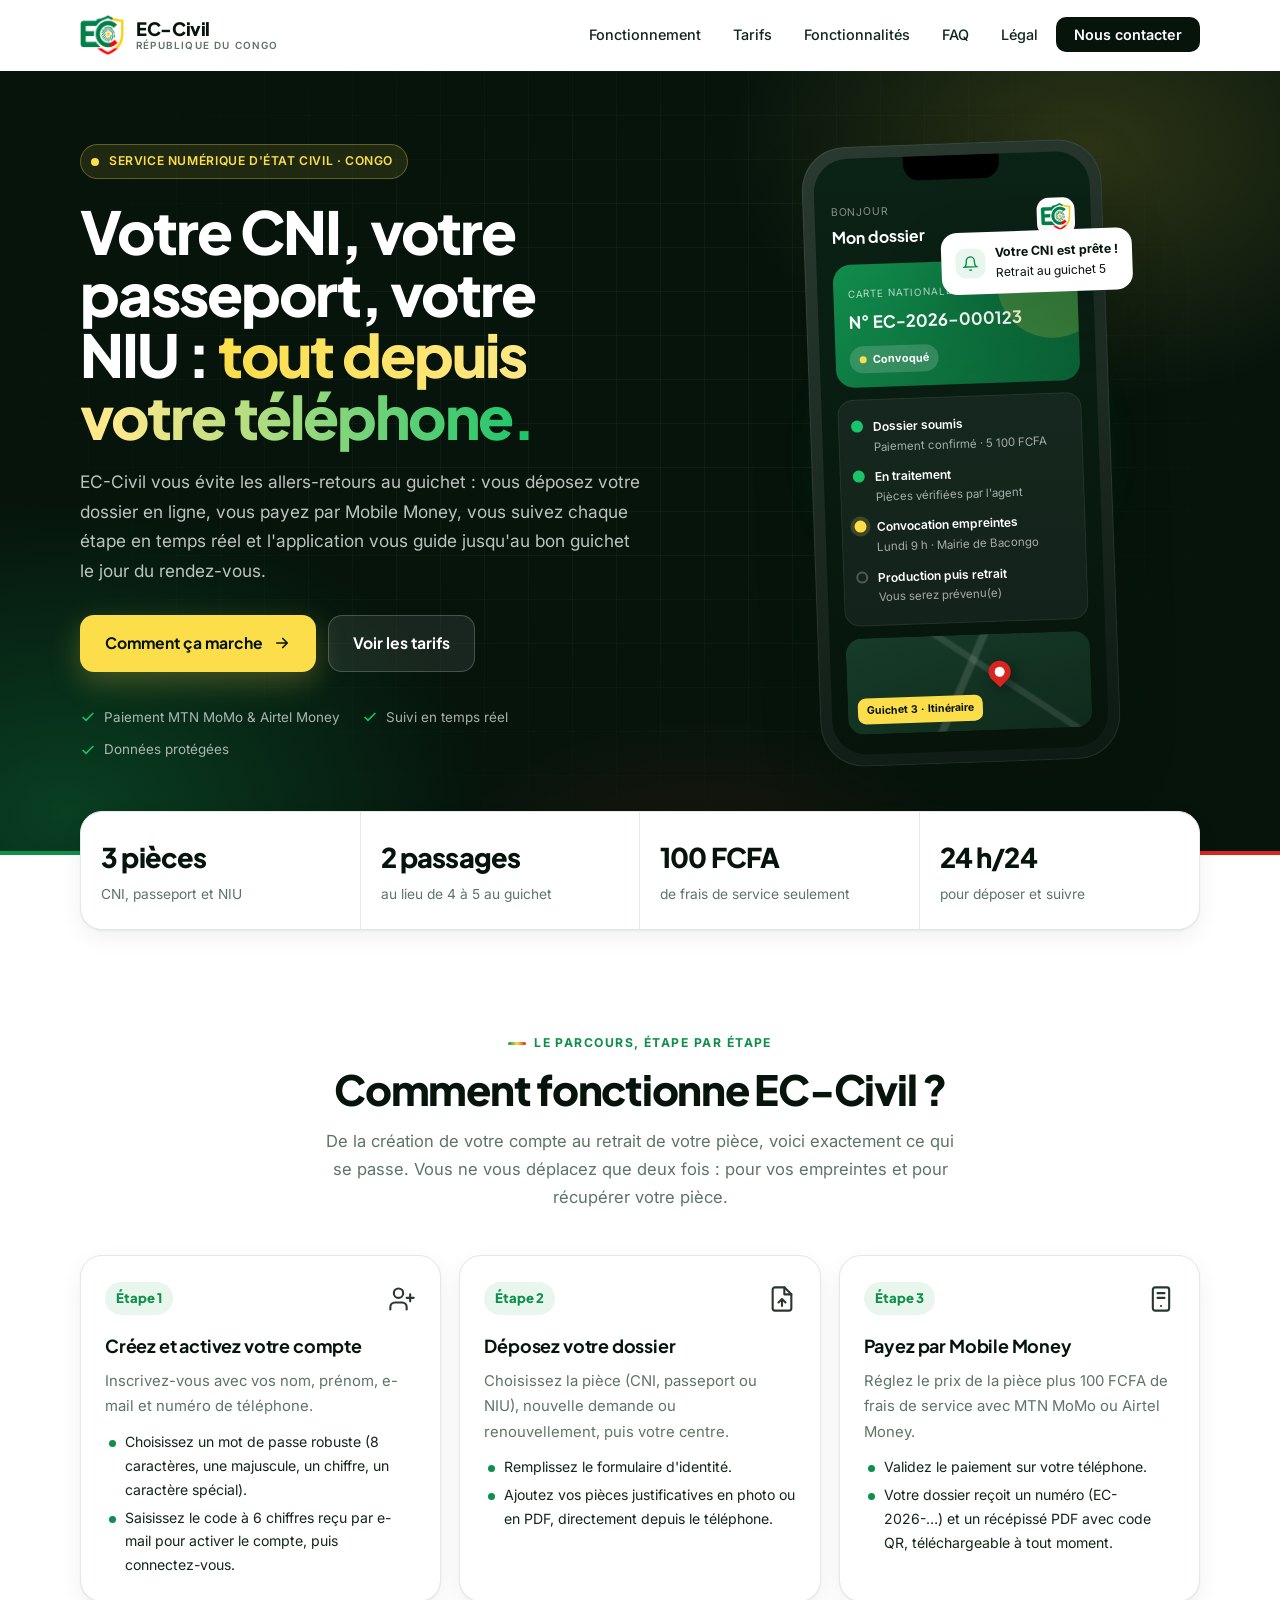
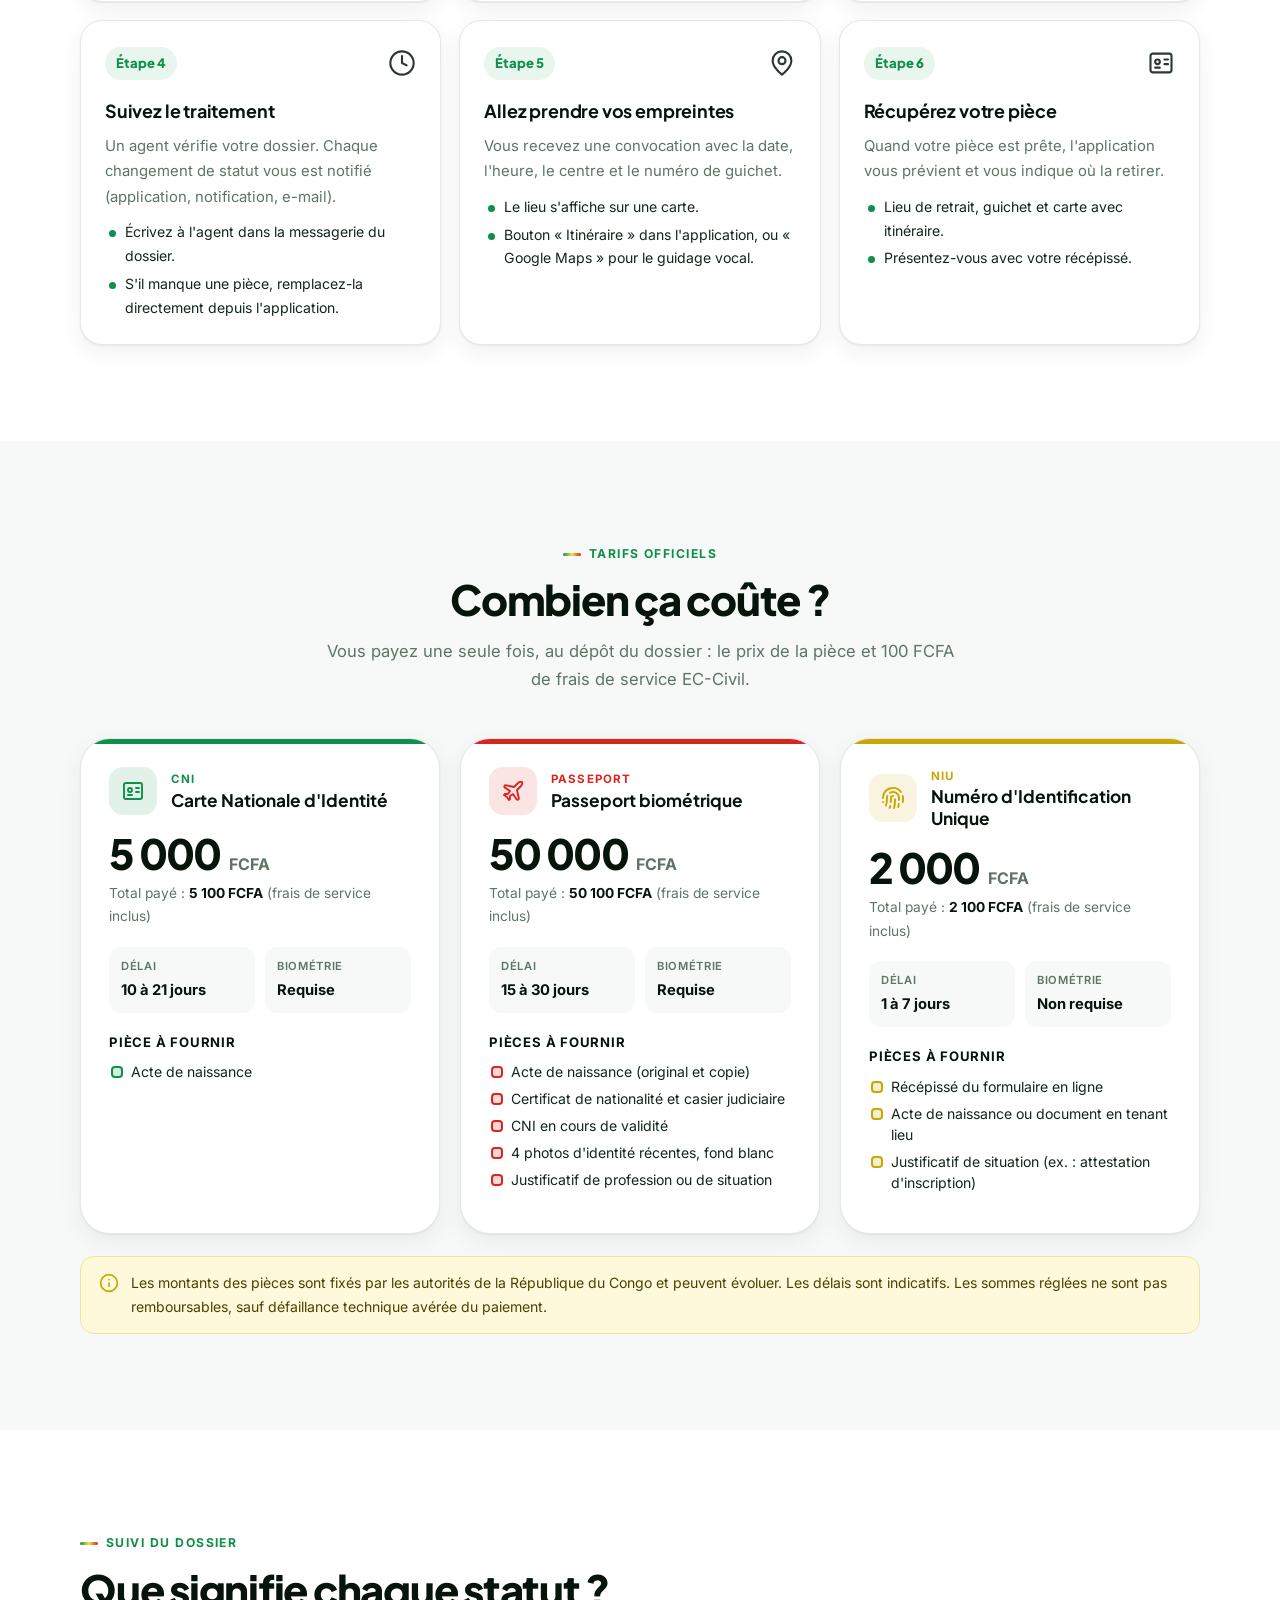
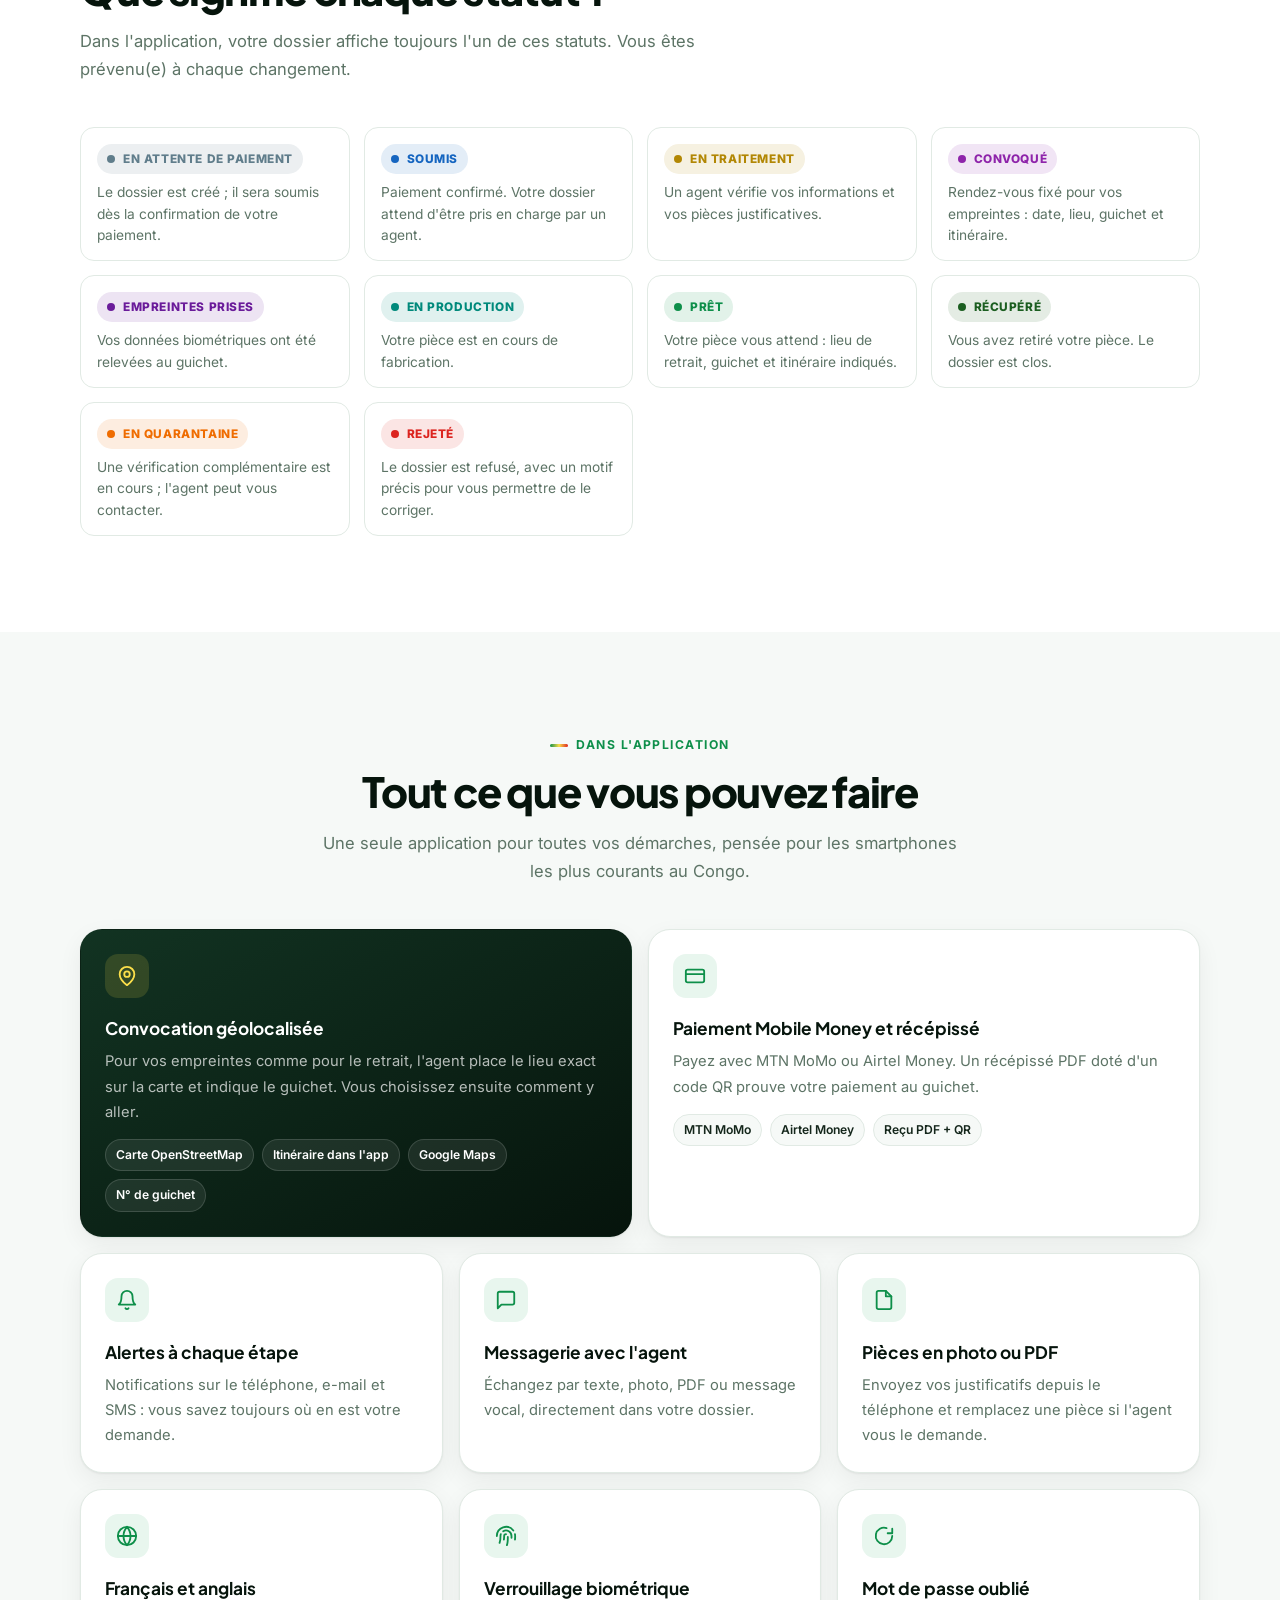
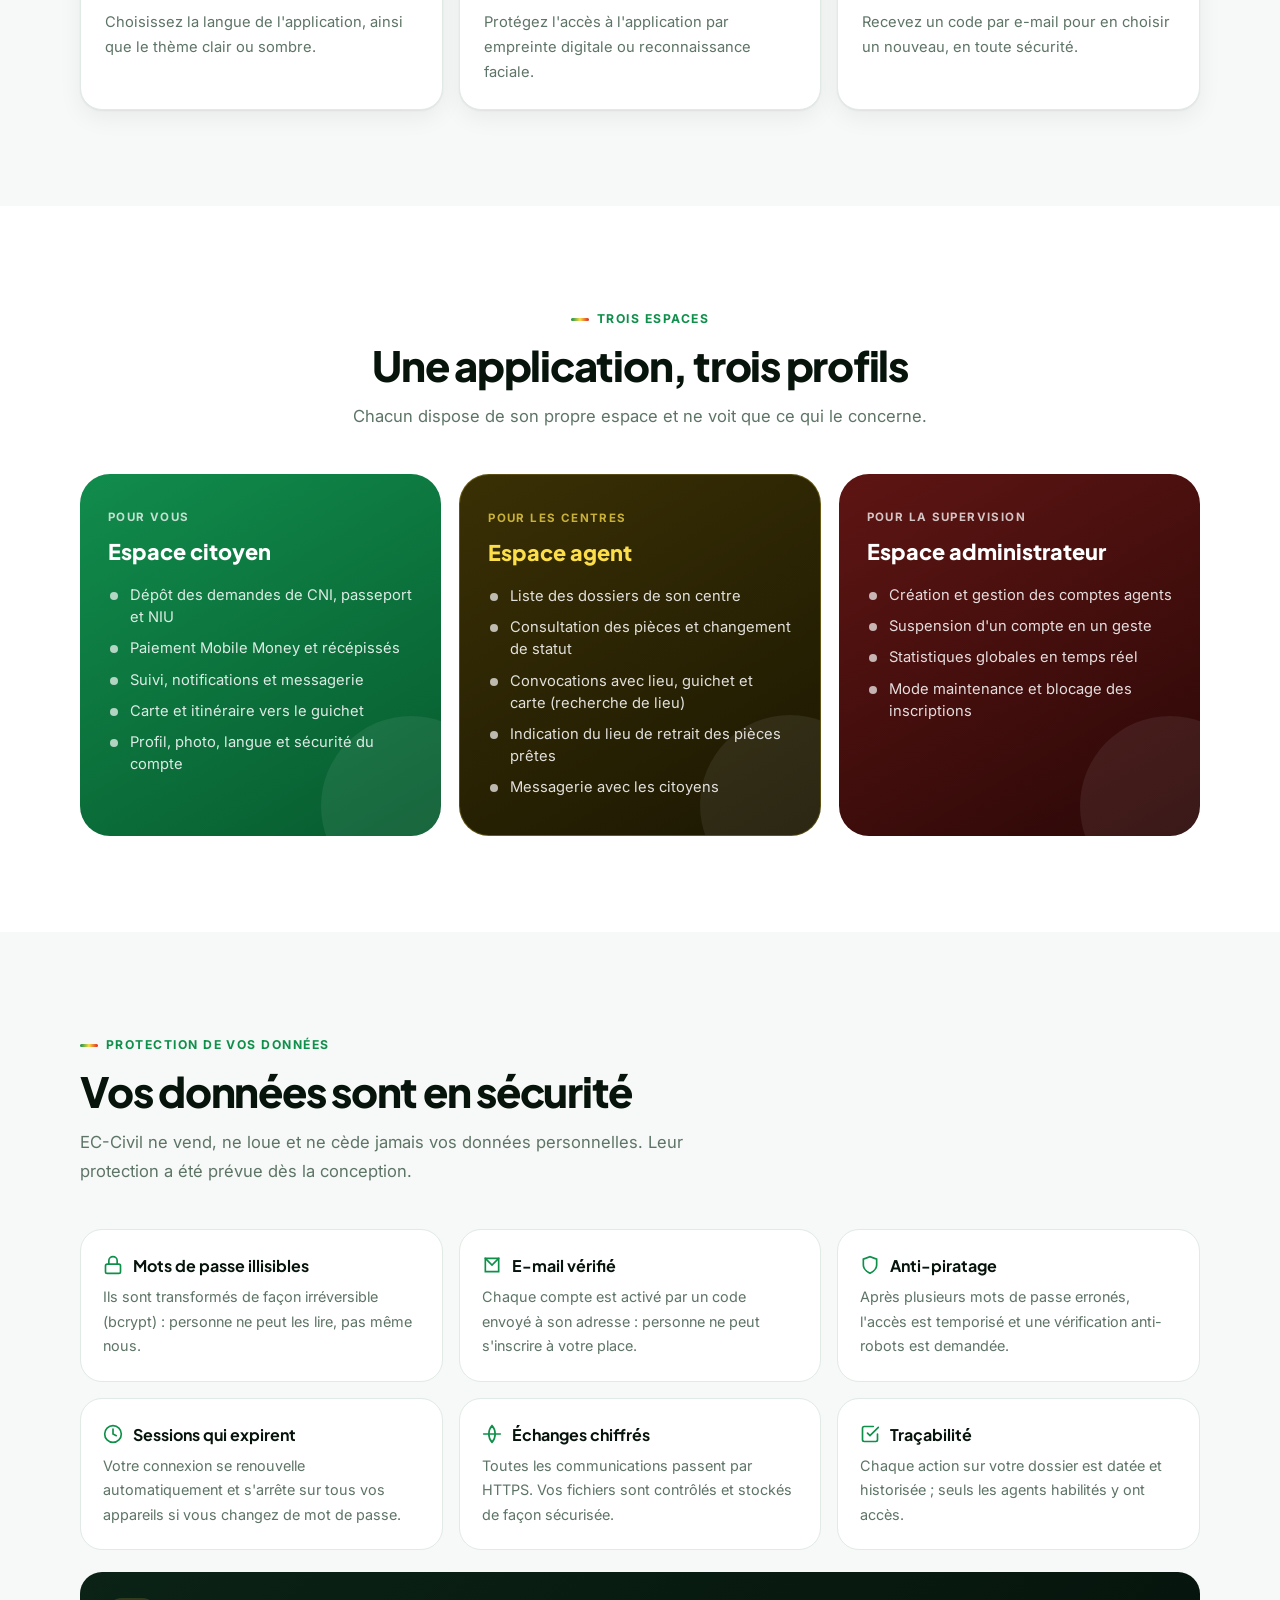
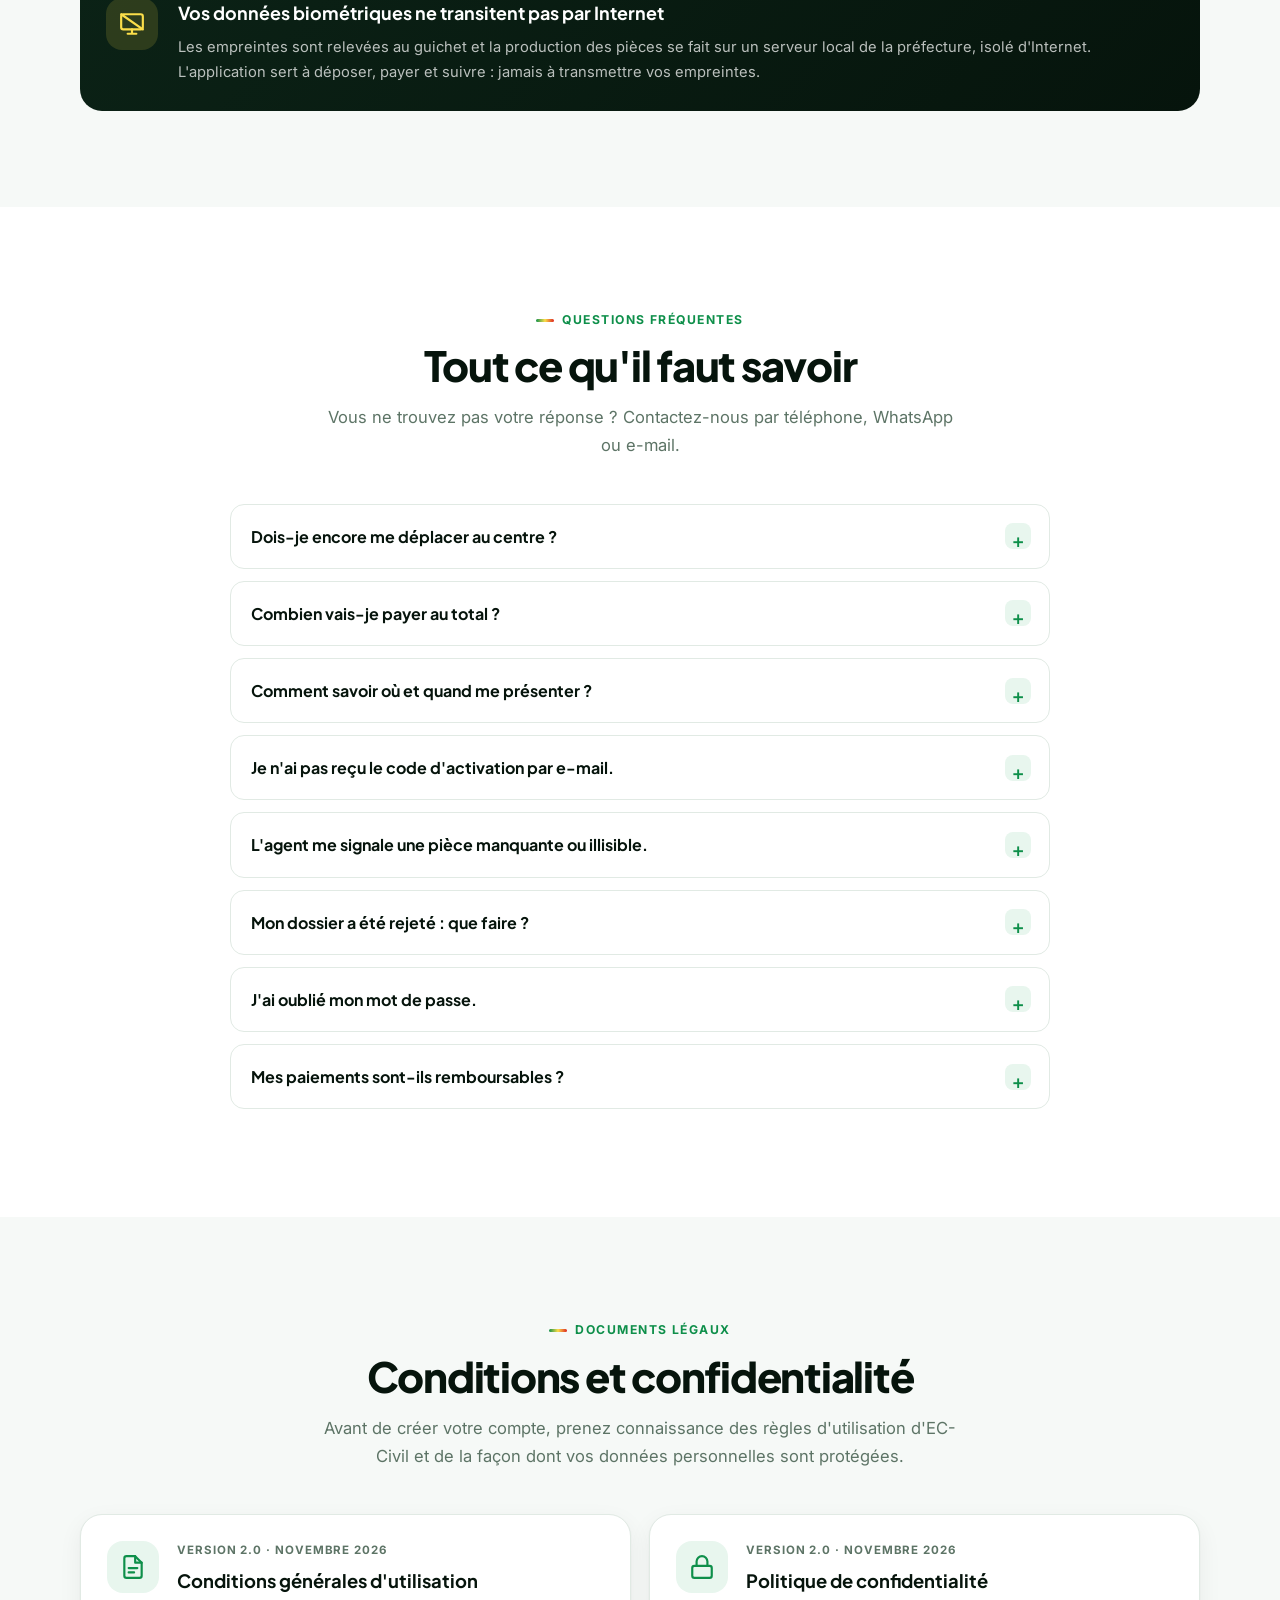
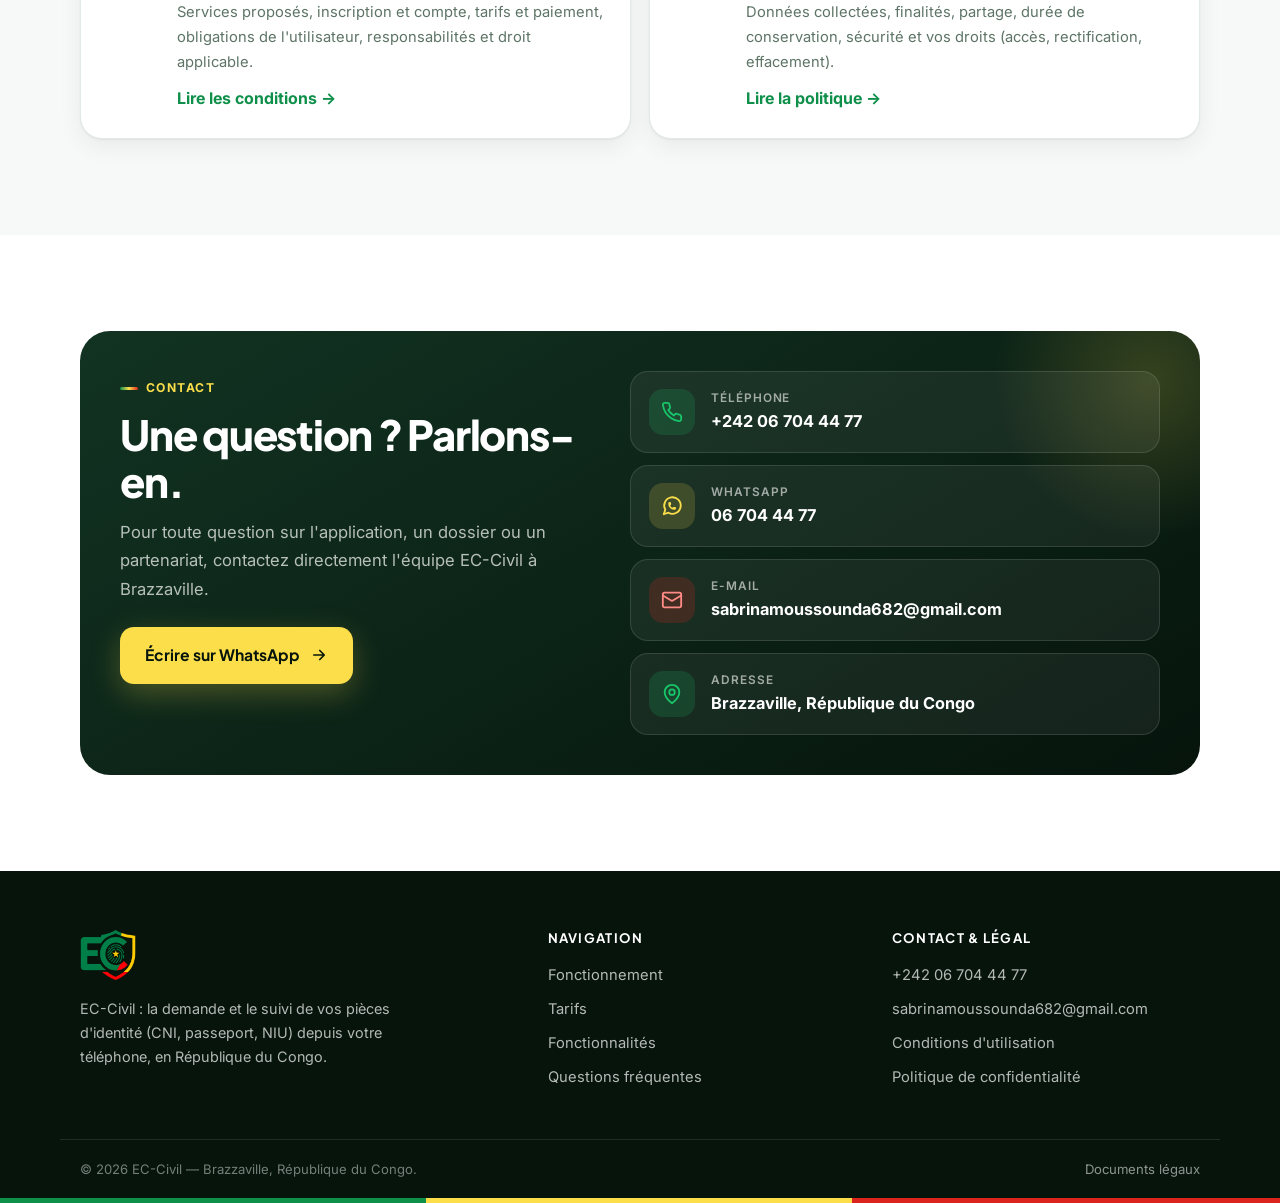
==== commit 00e480a3: "Accueil : section « Conditions et confidentialité » et lien Légal dans le menu Co-Authored-By: Claud" ====
--- a/index.html
+++ b/index.html
@@ -37,6 +37,7 @@
       <li><a href="#tarifs">Tarifs</a></li>
       <li><a href="#fonctionnalites">Fonctionnalités</a></li>
       <li><a href="#faq">FAQ</a></li>
+      <li><a href="#legal">Légal</a></li>
       <li><a href="#contact" class="btn-nav">Nous contacter</a></li>
     </ul>
   </div>
@@ -418,8 +419,39 @@
   </div>
 </section>
 
+<!-- ═══ DOCUMENTS LÉGAUX ═══ -->
+<section id="legal" class="section-fond">
+  <div class="container">
+    <div class="entete-centre">
+      <p class="sur-titre">Documents légaux</p>
+      <h2 class="section-titre">Conditions et confidentialité</h2>
+      <p class="section-desc">Avant de créer votre compte, prenez connaissance des règles d'utilisation d'EC-Civil et de la façon dont vos données personnelles sont protégées.</p>
+    </div>
+    <div class="legal-cartes">
+      <a class="legal-carte apparait" href="legal.html?doc=cgu">
+        <span class="legal-icone"><svg fill="none" stroke="currentColor" stroke-width="2" stroke-linecap="round" stroke-linejoin="round" viewBox="0 0 24 24"><path d="M14 2H6a2 2 0 0 0-2 2v16a2 2 0 0 0 2 2h12a2 2 0 0 0 2-2V8z"/><path d="M14 2v6h6M8 13h8M8 17h5"/></svg></span>
+        <span class="legal-texte">
+          <small>Version 2.0 · Novembre 2026</small>
+          <b>Conditions générales d'utilisation</b>
+          <span>Services proposés, inscription et compte, tarifs et paiement, obligations de l'utilisateur, responsabilités et droit applicable.</span>
+          <em>Lire les conditions →</em>
+        </span>
+      </a>
+      <a class="legal-carte apparait" href="legal.html?doc=confidentialite">
+        <span class="legal-icone"><svg fill="none" stroke="currentColor" stroke-width="2" stroke-linecap="round" stroke-linejoin="round" viewBox="0 0 24 24"><rect x="3" y="11" width="18" height="11" rx="2"/><path d="M7 11V7a5 5 0 0 1 10 0v4"/></svg></span>
+        <span class="legal-texte">
+          <small>Version 2.0 · Novembre 2026</small>
+          <b>Politique de confidentialité</b>
+          <span>Données collectées, finalités, partage, durée de conservation, sécurité et vos droits (accès, rectification, effacement).</span>
+          <em>Lire la politique →</em>
+        </span>
+      </a>
+    </div>
+  </div>
+</section>
+
 <!-- ═══ CONTACT ═══ -->
-<section id="contact" class="section-fond">
+<section id="contact">
   <div class="container">
     <div class="contact-bloc apparait">
       <div>
--- a/assets/css/style.css
+++ b/assets/css/style.css
@@ -226,6 +226,18 @@
 .faq details[open] summary::after{content:'−'}
 .faq details p{padding:0 20px 18px;font-size:.95rem;color:var(--muted)}
 
+/* ── Documents légaux (accueil) ──────────────────── */
+.legal-cartes{display:grid;grid-template-columns:1fr 1fr;gap:18px}
+.legal-carte{display:flex;gap:18px;align-items:flex-start;background:#fff;border:1px solid var(--bord);border-radius:var(--r-lg);padding:26px;box-shadow:var(--ombre);text-decoration:none;color:var(--texte);transition:transform .2s,border-color .2s}
+.legal-carte:hover{transform:translateY(-4px);border-color:rgba(14,143,74,.4)}
+.legal-icone{width:52px;height:52px;border-radius:16px;display:grid;place-items:center;background:var(--vert-clair);color:var(--vert);flex-shrink:0}
+.legal-icone svg{width:26px;height:26px}
+.legal-texte{display:flex;flex-direction:column;gap:4px}
+.legal-texte small{font-size:.72rem;font-weight:700;letter-spacing:.08em;text-transform:uppercase;color:var(--muted)}
+.legal-texte b{font-family:var(--titre);font-size:1.15rem;color:var(--encre)}
+.legal-texte span{font-size:.92rem;color:var(--muted)}
+.legal-texte em{font-style:normal;font-weight:700;color:var(--vert);margin-top:6px}
+
 /* ── Contact ─────────────────────────────────────── */
 .contact-bloc{display:grid;grid-template-columns:1fr 1.1fr;gap:28px;align-items:stretch;background:linear-gradient(150deg,var(--encre-3),var(--encre));border-radius:var(--r-xl);padding:40px;color:#fff;position:relative;overflow:hidden}
 .contact-bloc::before{content:'';position:absolute;right:-120px;top:-120px;width:340px;height:340px;border-radius:50%;background:radial-gradient(circle,rgba(251,222,74,.18),transparent 65%)}
@@ -317,7 +329,7 @@
   .chiffres-grille{grid-template-columns:repeat(2,1fr)}
   .chiffre:nth-child(2){border-right:none}
   .chiffre:nth-child(-n+2){border-bottom:1px solid var(--bord)}
-  .etapes,.tarifs,.espaces,.securite-grille,.statuts,.bento{grid-template-columns:1fr}
+  .etapes,.tarifs,.espaces,.securite-grille,.statuts,.bento,.legal-cartes{grid-template-columns:1fr}
   .telephone{width:270px;transform:none}
   .notif-flottante{right:-6px;top:auto;bottom:-18px}
   .contact-bloc{padding:28px 20px}
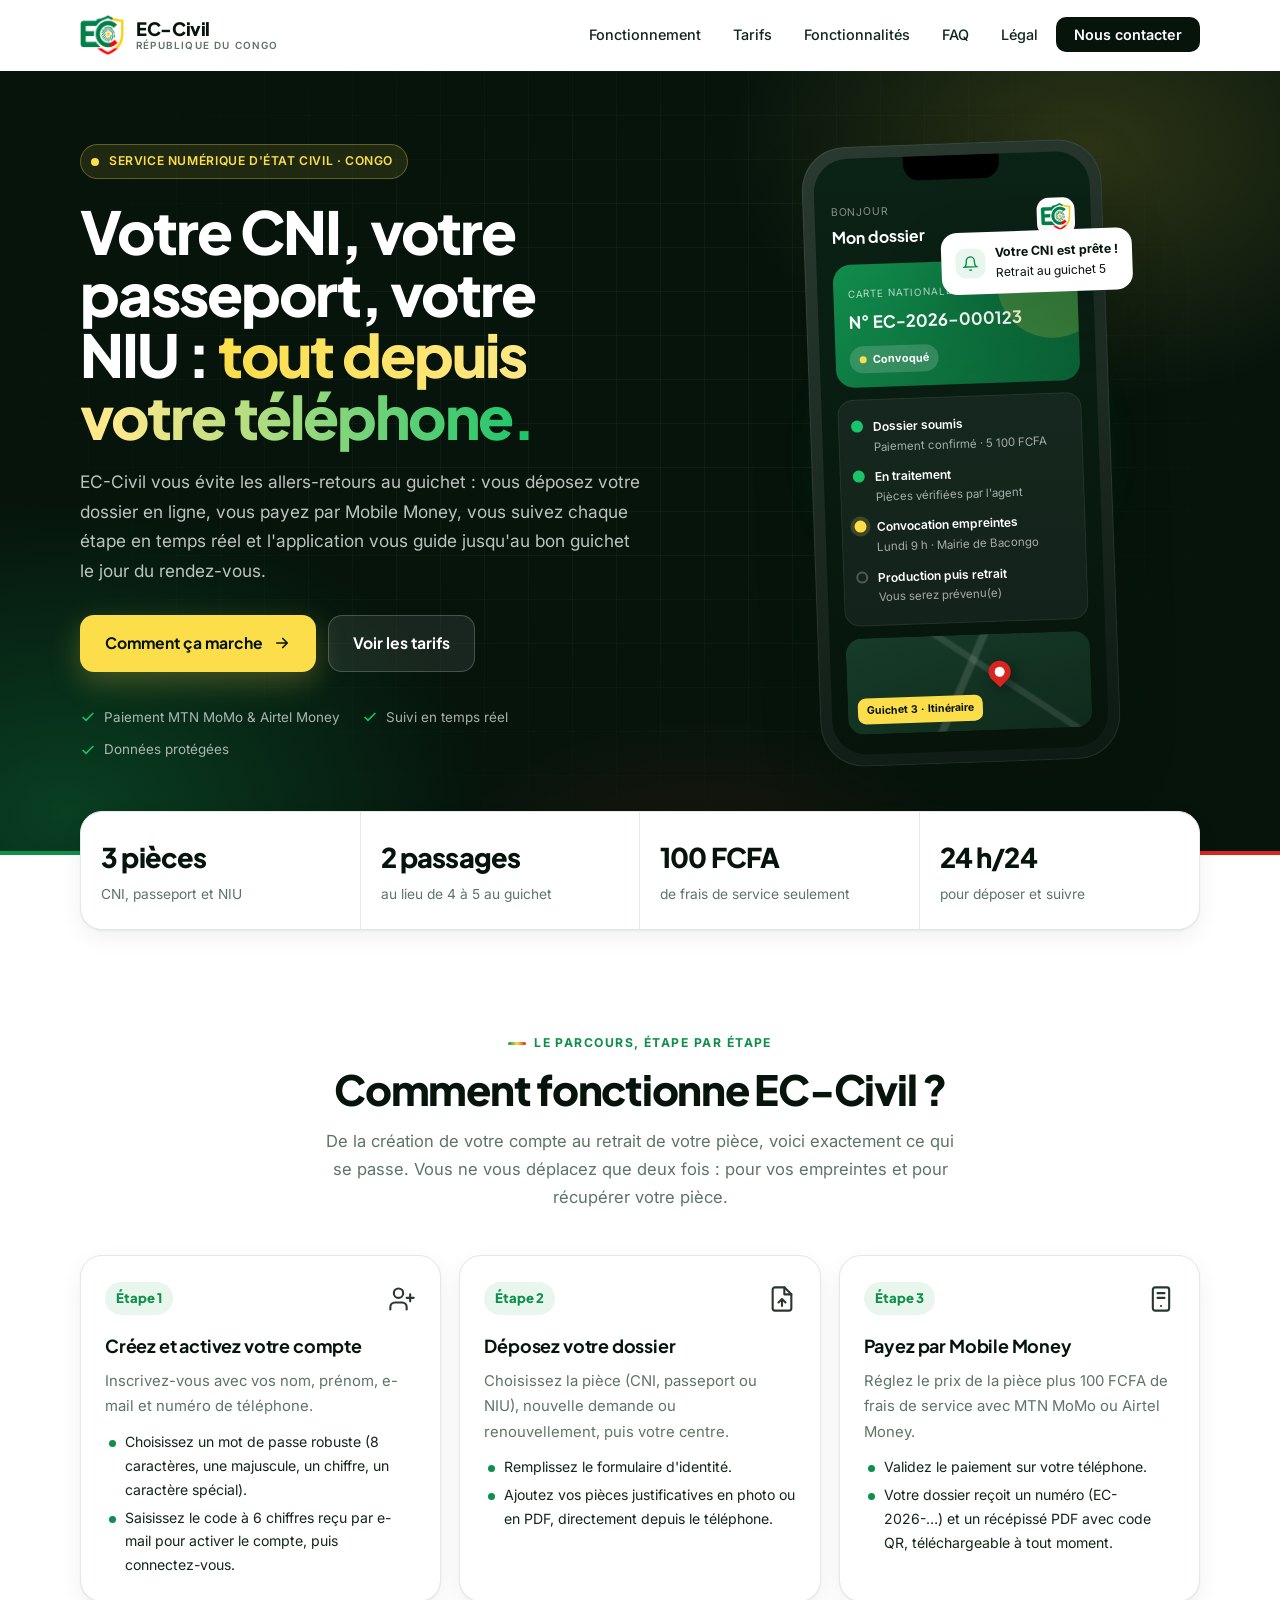
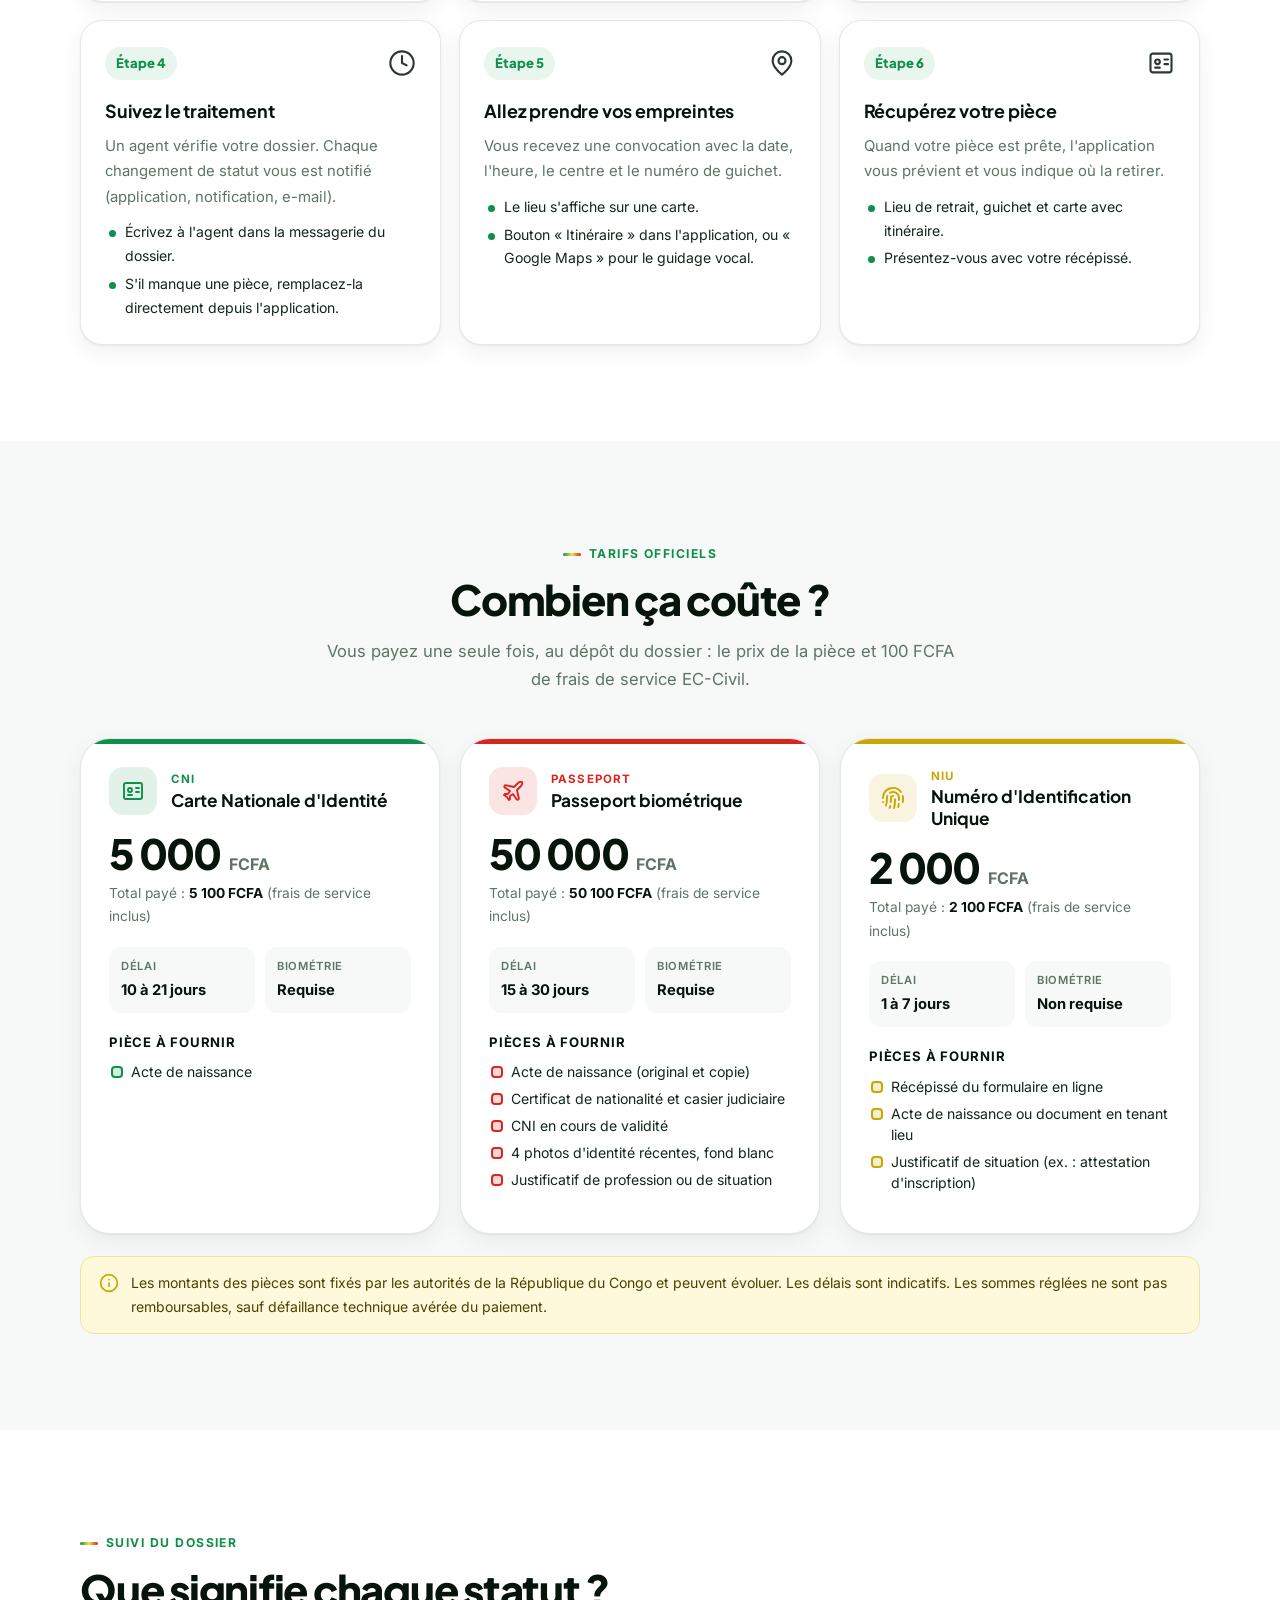
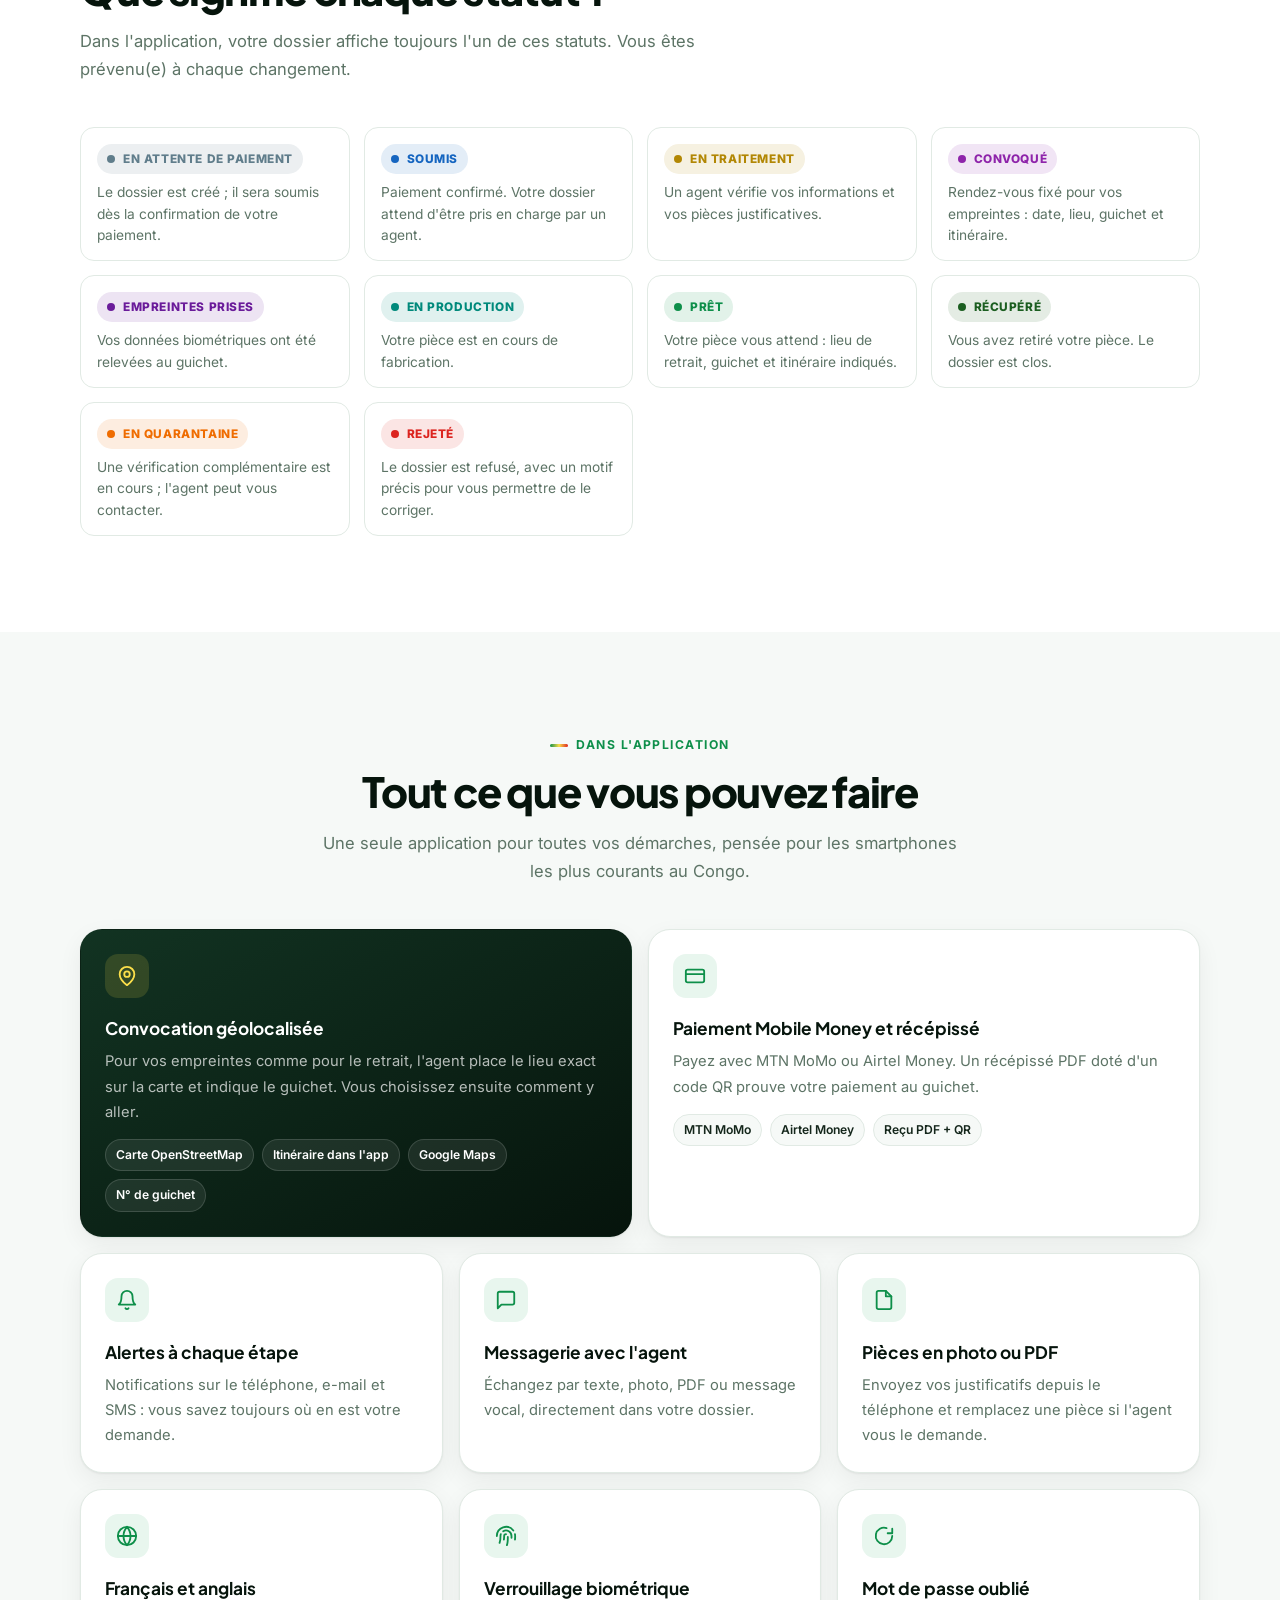
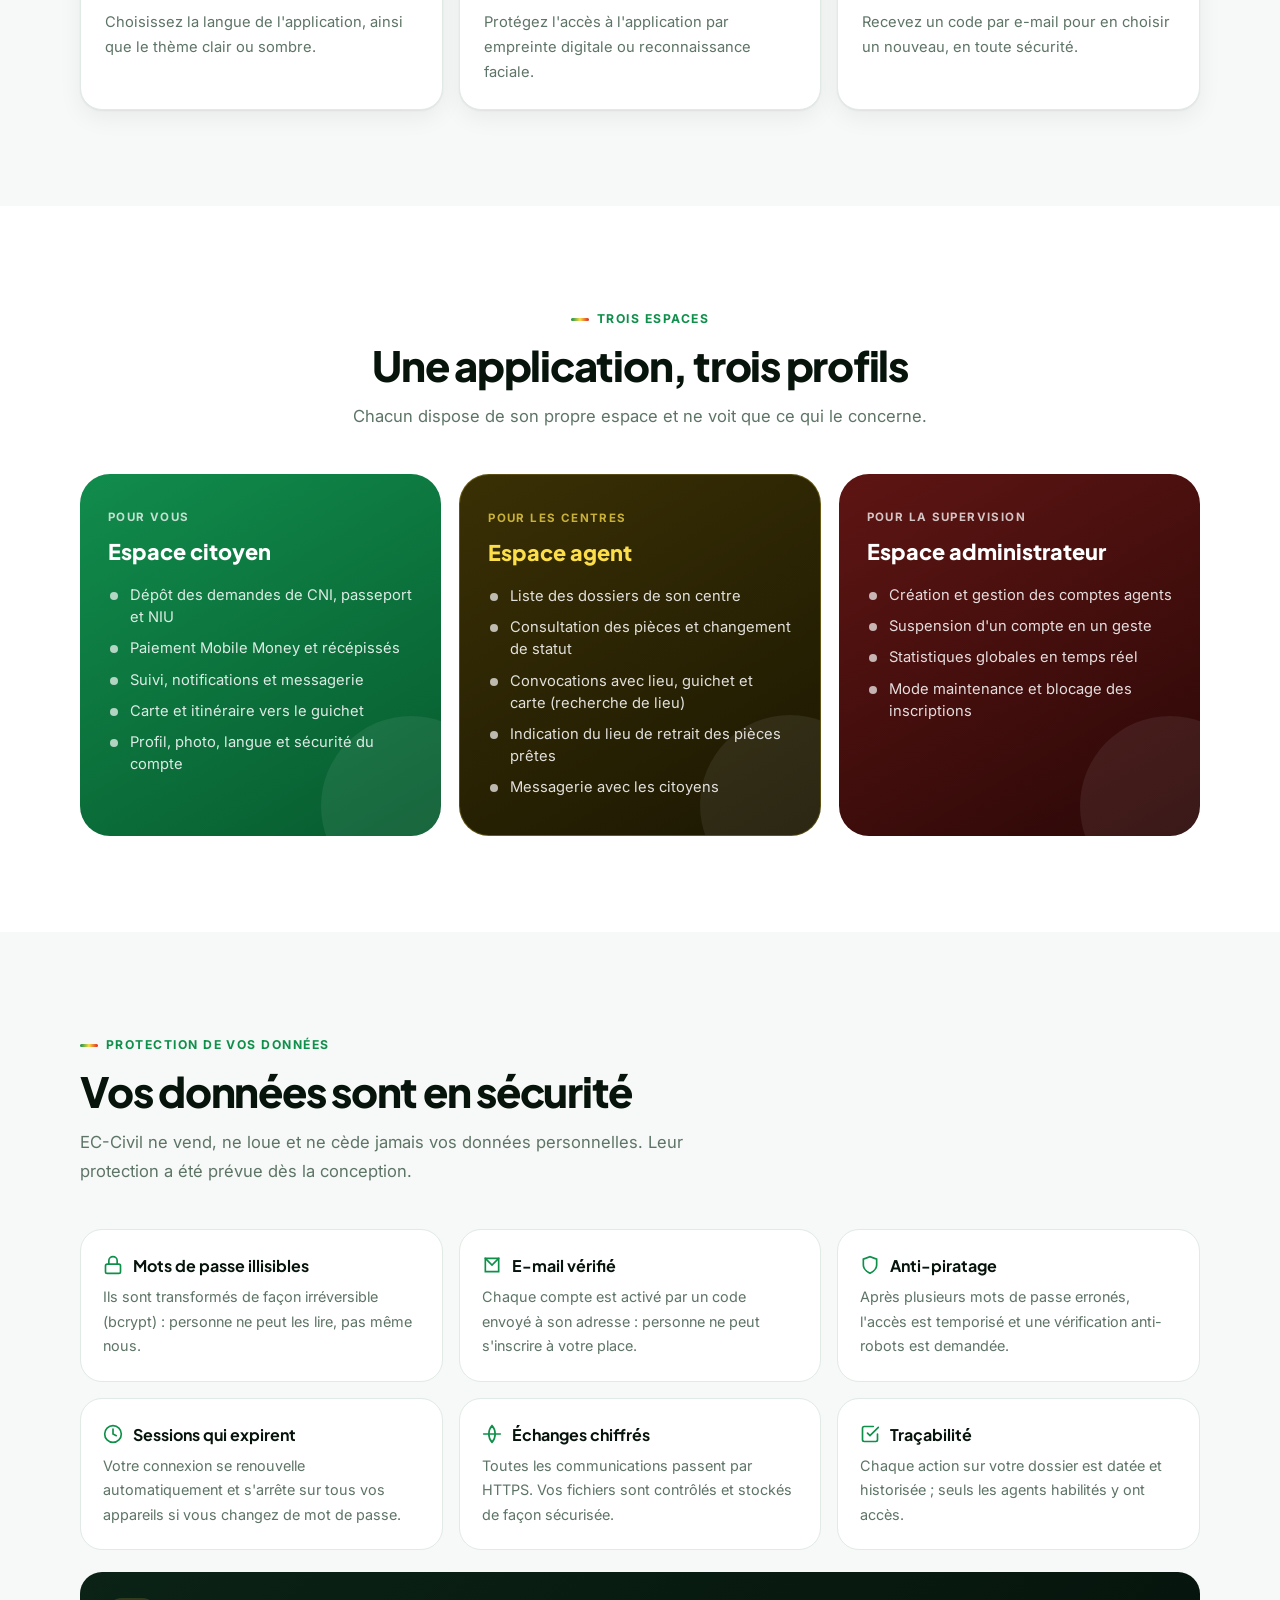
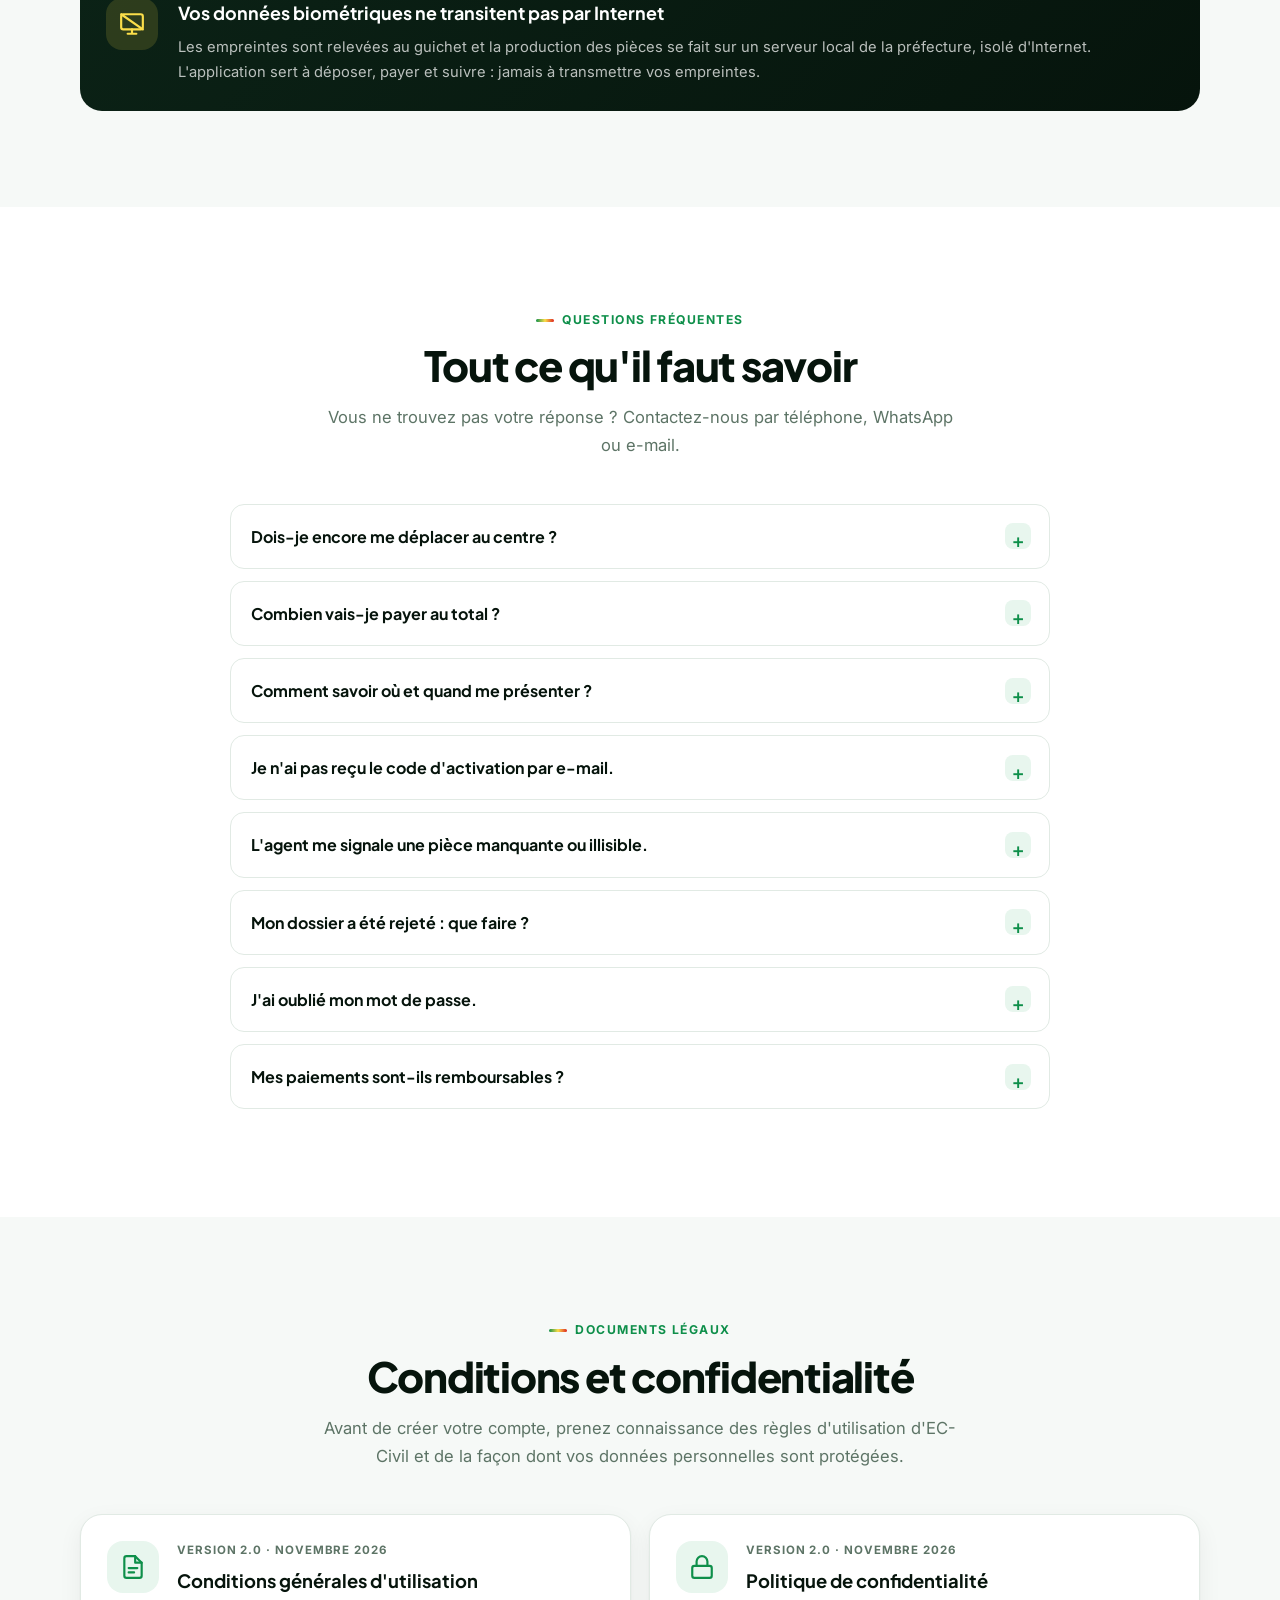
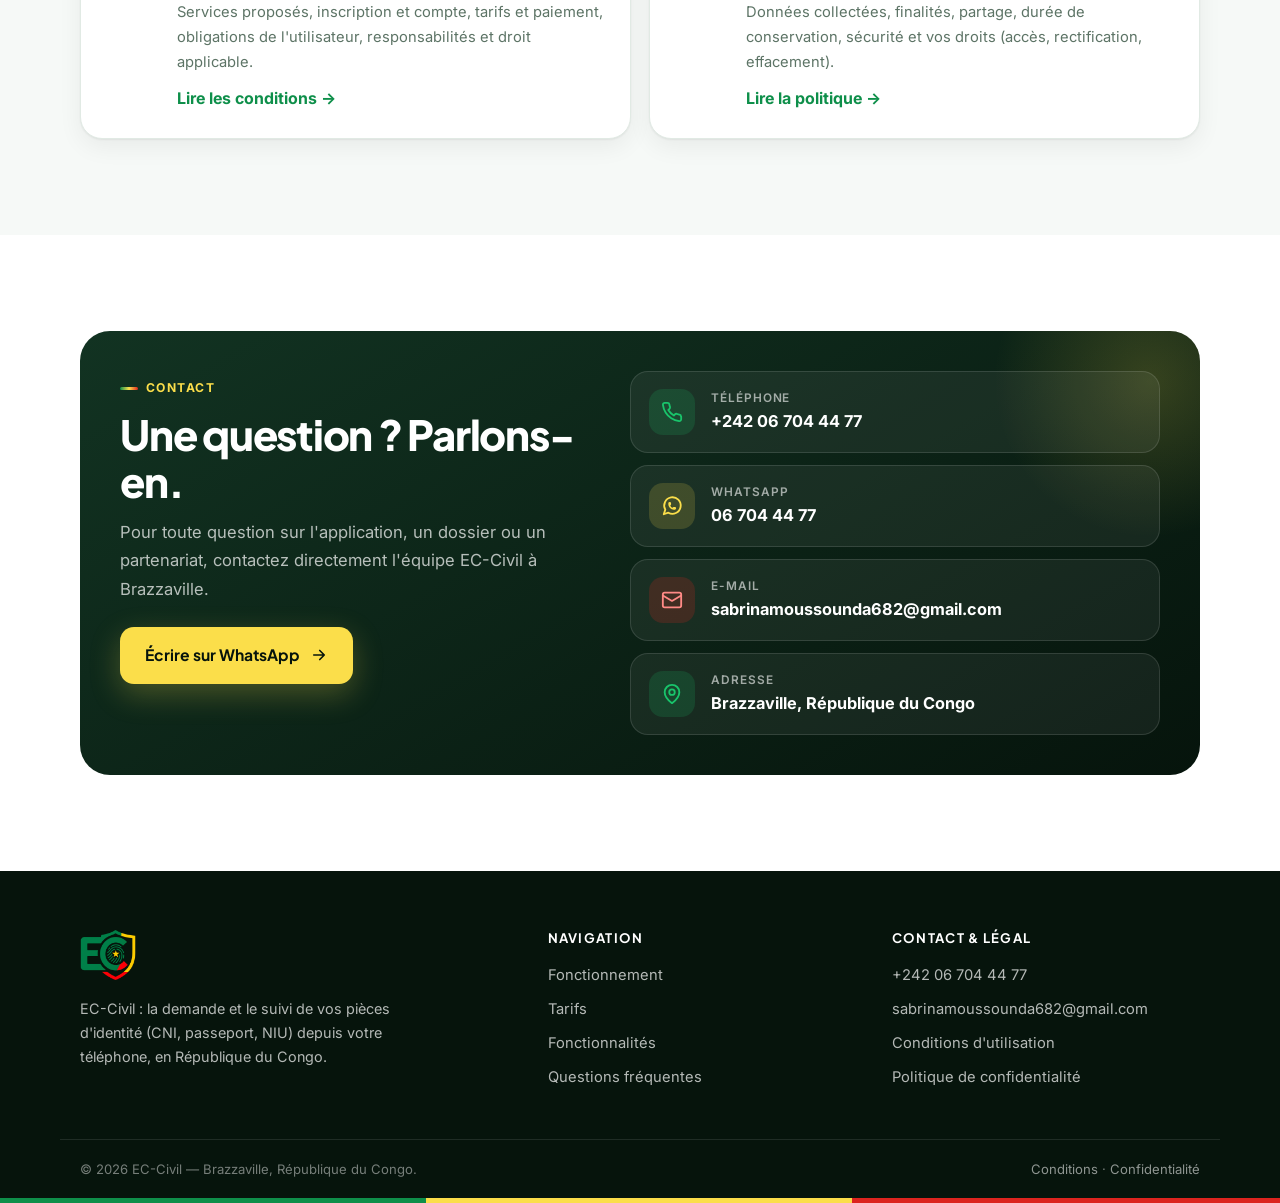
==== commit e6f5f834: "Conditions et confidentialité : deux pages distinctes, design épuré - conditions.html (vert) et conf" ====
--- a/index.html
+++ b/index.html
@@ -428,7 +428,7 @@
       <p class="section-desc">Avant de créer votre compte, prenez connaissance des règles d'utilisation d'EC-Civil et de la façon dont vos données personnelles sont protégées.</p>
     </div>
     <div class="legal-cartes">
-      <a class="legal-carte apparait" href="legal.html?doc=cgu">
+      <a class="legal-carte apparait" href="conditions.html">
         <span class="legal-icone"><svg fill="none" stroke="currentColor" stroke-width="2" stroke-linecap="round" stroke-linejoin="round" viewBox="0 0 24 24"><path d="M14 2H6a2 2 0 0 0-2 2v16a2 2 0 0 0 2 2h12a2 2 0 0 0 2-2V8z"/><path d="M14 2v6h6M8 13h8M8 17h5"/></svg></span>
         <span class="legal-texte">
           <small>Version 2.0 · Novembre 2026</small>
@@ -437,7 +437,7 @@
           <em>Lire les conditions →</em>
         </span>
       </a>
-      <a class="legal-carte apparait" href="legal.html?doc=confidentialite">
+      <a class="legal-carte apparait" href="confidentialite.html">
         <span class="legal-icone"><svg fill="none" stroke="currentColor" stroke-width="2" stroke-linecap="round" stroke-linejoin="round" viewBox="0 0 24 24"><rect x="3" y="11" width="18" height="11" rx="2"/><path d="M7 11V7a5 5 0 0 1 10 0v4"/></svg></span>
         <span class="legal-texte">
           <small>Version 2.0 · Novembre 2026</small>
@@ -506,14 +506,14 @@
       <ul>
         <li><a href="tel:+242067044477">+242 06 704 44 77</a></li>
         <li><a href="mailto:sabrinamoussounda682@gmail.com">sabrinamoussounda682@gmail.com</a></li>
-        <li><a href="legal.html?doc=cgu">Conditions d'utilisation</a></li>
-        <li><a href="legal.html?doc=confidentialite">Politique de confidentialité</a></li>
+        <li><a href="conditions.html">Conditions d'utilisation</a></li>
+        <li><a href="confidentialite.html">Politique de confidentialité</a></li>
       </ul>
     </div>
   </div>
   <div class="footer-bottom">
     <p>© <span id="annee">2026</span> EC-Civil — Brazzaville, République du Congo.</p>
-    <p><a href="legal.html">Documents légaux</a></p>
+    <p><a href="conditions.html">Conditions</a> · <a href="confidentialite.html">Confidentialité</a></p>
   </div>
   <div class="footer-tricolor"></div>
 </footer>
--- a/assets/css/style.css
+++ b/assets/css/style.css
@@ -274,39 +274,75 @@
 .apparait.visible{opacity:1;transform:none}
 @media (prefers-reduced-motion:reduce){.apparait{opacity:1;transform:none;transition:none}.notif-flottante,.badge-point{animation:none}}
 
-/* ── Page légale ─────────────────────────────────── */
-.entete-page{position:relative;overflow:hidden;background:var(--encre);color:#fff;padding:56px 0 48px}
-.entete-page::before{content:'';position:absolute;inset:0;background:radial-gradient(520px 320px at 90% 0%,rgba(251,222,74,.14),transparent 60%),radial-gradient(520px 360px at 0% 100%,rgba(14,143,74,.3),transparent 60%)}
-.entete-page .container{position:relative}
-.entete-page h1{font-family:var(--titre);font-size:clamp(1.7rem,3.4vw,2.5rem);font-weight:800;letter-spacing:-.03em;margin-bottom:10px}
-.entete-page p{color:rgba(255,255,255,.66);max-width:560px}
-.contenu-legal{padding:48px 0 80px;background:var(--fond)}
-.docs-nav{display:flex;gap:10px;margin-bottom:24px;flex-wrap:wrap}
-.doc-btn{display:inline-flex;align-items:center;gap:8px;padding:11px 20px;border-radius:12px;border:1px solid var(--bord);background:#fff;color:var(--texte);font-size:.9rem;font-weight:600;cursor:pointer;font-family:var(--corps);transition:border-color .18s,background .18s,color .18s}
-.doc-btn:hover,.doc-btn.active{border-color:var(--vert);background:var(--vert-clair);color:var(--vert-fonce)}
-.doc-content{background:#fff;border:1px solid var(--bord);border-radius:var(--r-lg);overflow:hidden;box-shadow:var(--ombre)}
-.doc-header{background:linear-gradient(135deg,var(--vert),var(--vert-fonce));padding:28px 36px;display:flex;align-items:center;gap:20px}
-.doc-header-icon{width:52px;height:52px;background:rgba(255,255,255,.14);border-radius:14px;display:flex;align-items:center;justify-content:center;flex-shrink:0}
-.doc-header-icon svg{width:26px;height:26px;color:#fff}
-.doc-header h2{font-family:var(--titre);font-size:1.2rem;font-weight:800;color:#fff;margin-bottom:4px}
-.doc-header p{font-size:.82rem;color:rgba(255,255,255,.7)}
-.doc-body{padding:36px}
-.doc-article{margin-bottom:34px;padding-bottom:34px;border-bottom:1px solid var(--bord)}
-.doc-article:last-child{margin-bottom:0;padding-bottom:0;border-bottom:none}
-.doc-article-num{display:inline-block;font-size:.7rem;font-weight:700;letter-spacing:.1em;text-transform:uppercase;color:var(--vert);margin-bottom:6px}
-.doc-article h3{font-family:var(--titre);font-size:1.05rem;font-weight:800;color:var(--encre);margin-bottom:12px;line-height:1.3}
-.doc-article p,.doc-article li{font-size:.94rem;color:var(--texte);line-height:1.8}
+/* ── Pages « Conditions » et « Confidentialité » ──────
+   Deux espaces distincts : vert pour les conditions,
+   bleu nuit et or pour la protection des données.      */
+.page-doc{--accent:var(--vert);--accent-clair:var(--vert-clair);--accent-bord:#CDEBD8;background:var(--fond)}
+.page-doc.doc-conf{--accent:#1D4E9E;--accent-clair:#EAF1FC;--accent-bord:#CBDAF3}
+.doc-hero{position:relative;overflow:hidden;color:#fff;padding:52px 0 64px}
+.doc-cgu .doc-hero{background:linear-gradient(135deg,#0B5E33 0%,#0A3F24 55%,#06140C 100%)}
+.doc-conf .doc-hero{background:linear-gradient(135deg,#123A78 0%,#0B2349 55%,#060F22 100%)}
+.doc-hero::before{content:'';position:absolute;inset:0;background:radial-gradient(520px 340px at 88% 20%,rgba(251,222,74,.16),transparent 60%);pointer-events:none}
+.doc-hero-inner{position:relative;display:grid;grid-template-columns:1fr auto;gap:40px;align-items:center}
+.retour-lien{display:flex;width:max-content;align-items:center;gap:8px;color:rgba(255,255,255,.8);text-decoration:none;font-size:.88rem;font-weight:600;margin-bottom:26px;padding:7px 14px 7px 10px;border-radius:12px;background:rgba(255,255,255,.08);border:1px solid rgba(255,255,255,.16);transition:background .2s}
+.retour-lien:hover{background:rgba(255,255,255,.16);color:#fff}
+.doc-hero-sur{font-size:.78rem;font-weight:700;letter-spacing:.14em;text-transform:uppercase;color:var(--or);margin-bottom:10px}
+.doc-hero h1{font-family:var(--titre);font-size:clamp(2rem,4.6vw,3.2rem);font-weight:800;letter-spacing:-.035em;line-height:1.08;margin-bottom:14px}
+.doc-hero-intro{font-size:1.04rem;color:rgba(255,255,255,.78);max-width:600px}
+.entete-meta{display:flex;flex-wrap:wrap;gap:10px;margin-top:24px}
+.entete-meta span{font-size:.82rem;color:rgba(255,255,255,.85);background:rgba(255,255,255,.08);border:1px solid rgba(255,255,255,.16);padding:6px 13px;border-radius:100px}
+.doc-hero-icone{width:150px;height:150px;border-radius:40px;display:grid;place-items:center;background:rgba(255,255,255,.08);border:1px solid rgba(255,255,255,.16);color:var(--or);box-shadow:0 30px 60px rgba(0,0,0,.25)}
+.doc-hero-icone svg{width:72px;height:72px}
+
+.doc-lecture{padding:48px 20px 88px}
+.doc-colonne{max-width:820px;margin:0 auto;display:grid;gap:16px}
+.en-bref{background:#fff;border:1px solid var(--accent-bord);border-radius:var(--r-lg);padding:22px 24px;box-shadow:var(--ombre);position:relative;overflow:hidden;margin-top:-80px}
+.en-bref::before{content:'';position:absolute;left:0;top:0;bottom:0;width:5px;background:var(--accent)}
+.en-bref-titre{font-family:var(--titre);font-weight:800;color:var(--accent);text-transform:uppercase;letter-spacing:.12em;font-size:.78rem;margin-bottom:12px}
+.en-bref ul{list-style:none;display:grid;grid-template-columns:1fr 1fr;gap:12px 24px}
+.en-bref li{font-size:.92rem;color:var(--texte);padding-left:28px;position:relative;line-height:1.55}
+.en-bref li::before{content:'';position:absolute;left:0;top:3px;width:18px;height:18px;border-radius:50%;background:var(--accent) url("data:image/svg+xml,%3Csvg xmlns='http://www.w3.org/2000/svg' viewBox='0 0 24 24' fill='none' stroke='white' stroke-width='3.5' stroke-linecap='round' stroke-linejoin='round'%3E%3Cpath d='M20 6 9 17l-5-5'/%3E%3C/svg%3E") center/11px no-repeat}
+.en-bref b{color:var(--encre)}
+
+/* Chaque article est une carte, numérotée */
+.doc-article{background:#fff;border:1px solid var(--bord);border-radius:var(--r-lg);padding:26px 28px;box-shadow:var(--ombre)}
+.doc-article-num{display:inline-flex;align-items:center;font-size:.72rem;font-weight:800;letter-spacing:.1em;text-transform:uppercase;color:var(--accent);background:var(--accent-clair);padding:5px 11px;border-radius:100px;margin-bottom:10px}
+.doc-article h3{font-family:var(--titre);font-size:1.22rem;font-weight:800;color:var(--encre);margin-bottom:12px;line-height:1.3;letter-spacing:-.01em}
+.doc-article p,.doc-article li{font-size:.97rem;color:var(--texte);line-height:1.8}
+.doc-article p+p{margin-top:10px}
 .doc-article ul{list-style:none;margin:10px 0}
-.doc-article ul li{padding-left:18px;position:relative;margin-bottom:6px}
-.doc-article ul li::before{content:'';position:absolute;left:0;top:11px;width:6px;height:6px;border-radius:50%;background:var(--vert)}
-.doc-article p+p{margin-top:10px}
-.doc-highlight{background:var(--or-clair);border-left:3px solid var(--or-fonce);border-radius:0 10px 10px 0;padding:12px 18px;margin:14px 0;font-size:.9rem;color:var(--encre)}
-.doc-highlight strong{color:var(--vert-fonce)}
-.doc-alert{background:var(--rouge-clair);border-left:3px solid var(--rouge);border-radius:0 10px 10px 0;padding:12px 18px;margin:14px 0;font-size:.9rem;color:#8E1512}
-.tarif-table{width:100%;border-collapse:collapse;margin:14px 0;font-size:.9rem;border-radius:12px;overflow:hidden}
-.tarif-table th{background:var(--encre);color:#fff;text-align:left;padding:11px 14px;font-weight:600}
-.tarif-table td{padding:11px 14px;border-bottom:1px solid var(--bord)}
+.doc-article ul li{padding-left:22px;position:relative;margin-bottom:6px}
+.doc-article ul li::before{content:'';position:absolute;left:4px;top:11px;width:7px;height:7px;border-radius:50%;background:var(--accent)}
+.doc-article a{color:var(--accent);font-weight:600}
+.doc-highlight{background:var(--or-clair);border-left:4px solid var(--or-fonce);border-radius:0 12px 12px 0;padding:14px 18px;margin:14px 0;font-size:.94rem;color:var(--encre)}
+.doc-highlight strong{color:var(--encre)}
+.doc-alert{background:var(--rouge-clair);border-left:4px solid var(--rouge);border-radius:0 12px 12px 0;padding:14px 18px;margin:14px 0;font-size:.94rem;color:#8E1512}
+.tarif-table{width:100%;border-collapse:separate;border-spacing:0;margin:14px 0;font-size:.92rem;border:1px solid var(--bord);border-radius:14px;overflow:hidden}
+.tarif-table th{background:var(--accent);color:#fff;text-align:left;padding:12px 14px;font-weight:600}
+.tarif-table td{padding:12px 14px;border-top:1px solid var(--bord)}
 .tarif-table tr:nth-child(even) td{background:var(--fond)}
+
+.doc-suivant{display:flex;align-items:center;justify-content:space-between;gap:16px;margin-top:10px;padding:22px 26px;border-radius:var(--r-lg);text-decoration:none;color:#fff;background:linear-gradient(135deg,var(--encre-3),var(--encre));transition:transform .2s}
+.doc-suivant:hover{transform:translateY(-3px)}
+.doc-suivant small{display:block;font-size:.74rem;letter-spacing:.1em;text-transform:uppercase;color:var(--or);font-weight:700}
+.doc-suivant b{font-family:var(--titre);font-size:1.15rem}
+
+@media (max-width:760px){
+  .doc-hero{padding:36px 0 84px}
+  .doc-hero-inner{grid-template-columns:1fr}
+  .doc-hero-icone{display:none}
+  .doc-lecture{padding:40px 14px 72px}
+  .en-bref ul{grid-template-columns:1fr}
+  .doc-article{padding:20px 18px}
+  .tarif-table{display:block;overflow-x:auto}
+}
+@media print{
+  .navbar,footer,.retour-lien,.tricolor,.doc-suivant,.doc-hero-icone{display:none!important}
+  .doc-hero{background:#fff!important;color:#000;padding:0 0 12px}
+  .doc-hero-intro,.entete-meta span{color:#333}
+  .en-bref{margin-top:0}
+  .doc-article,.en-bref{box-shadow:none;break-inside:avoid}
+}
 
 /* ── Responsive ──────────────────────────────────── */
 @media (max-width:1024px){
@@ -334,7 +370,5 @@
   .notif-flottante{right:-6px;top:auto;bottom:-18px}
   .contact-bloc{padding:28px 20px}
   .footer-inner{grid-template-columns:1fr}
-  .doc-body{padding:22px}
-  .doc-header{padding:20px}
   .bandeau-airgap{flex-direction:column}
 }
